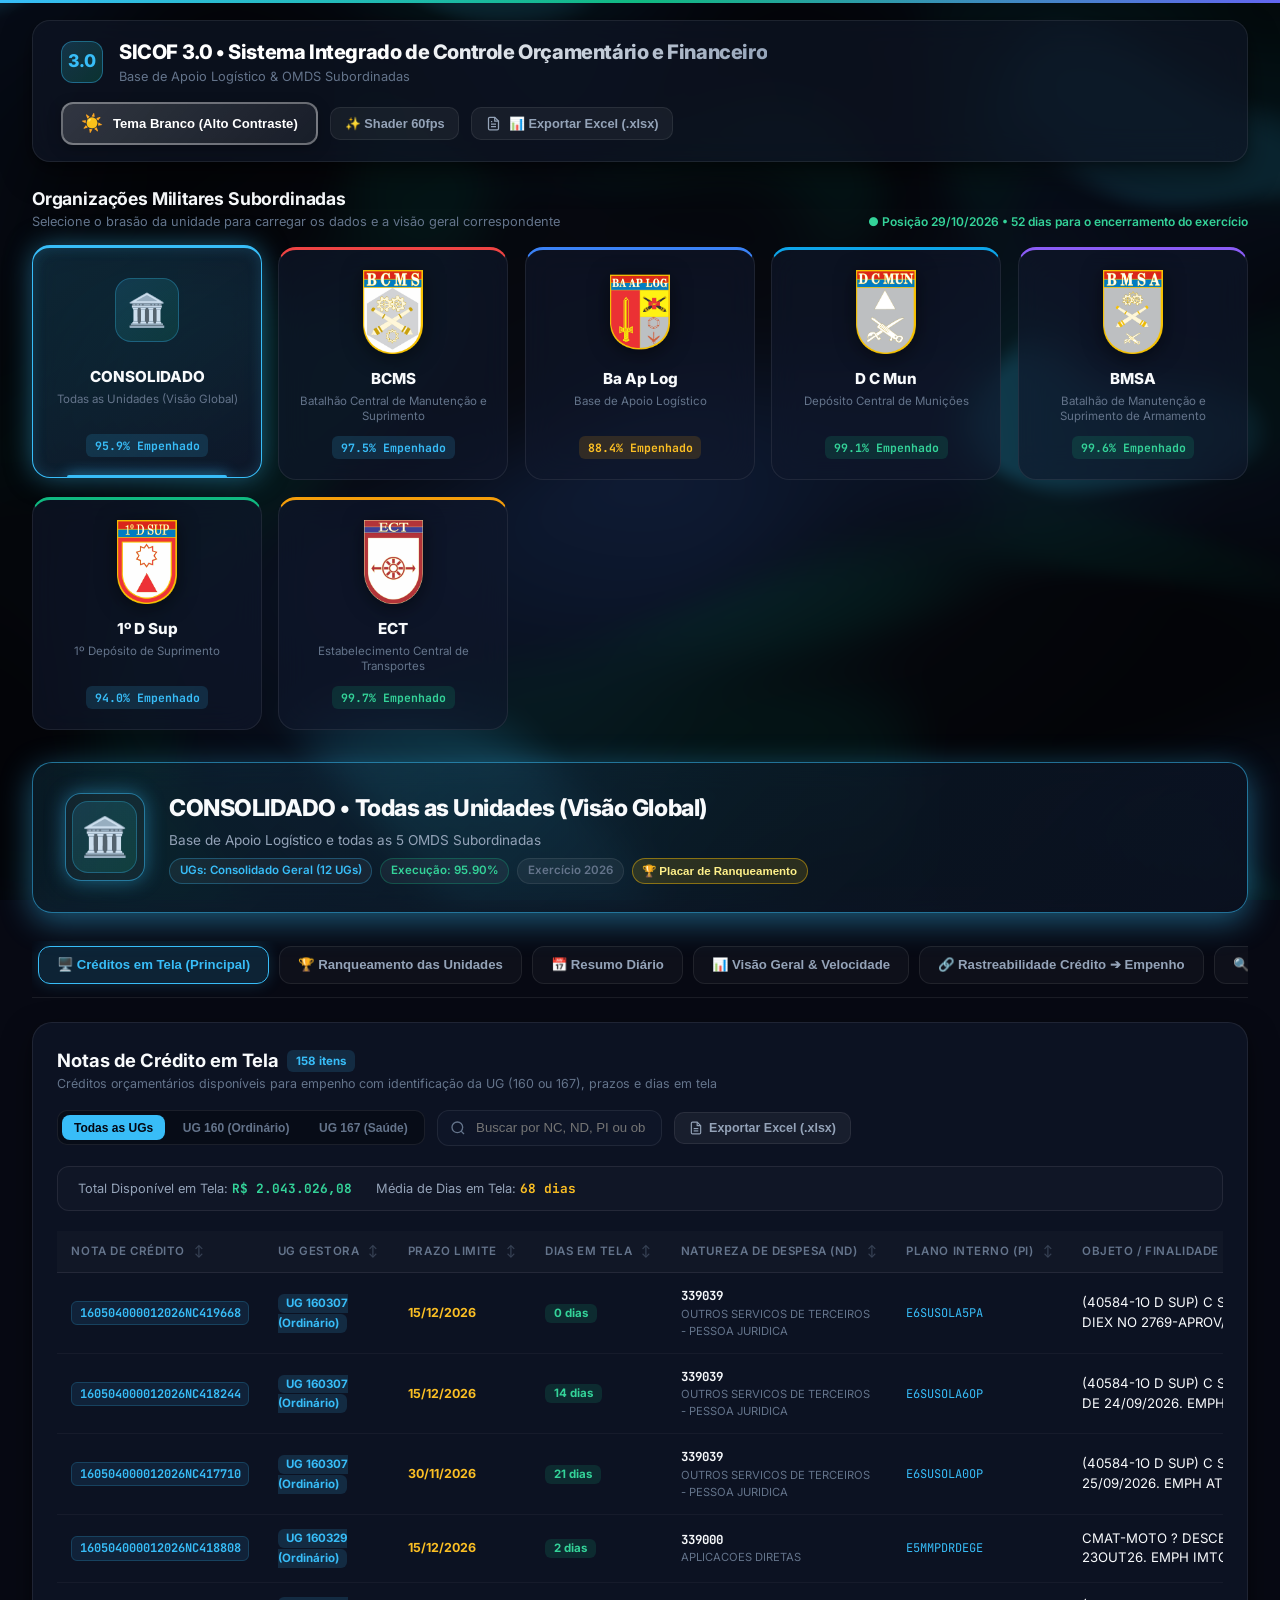
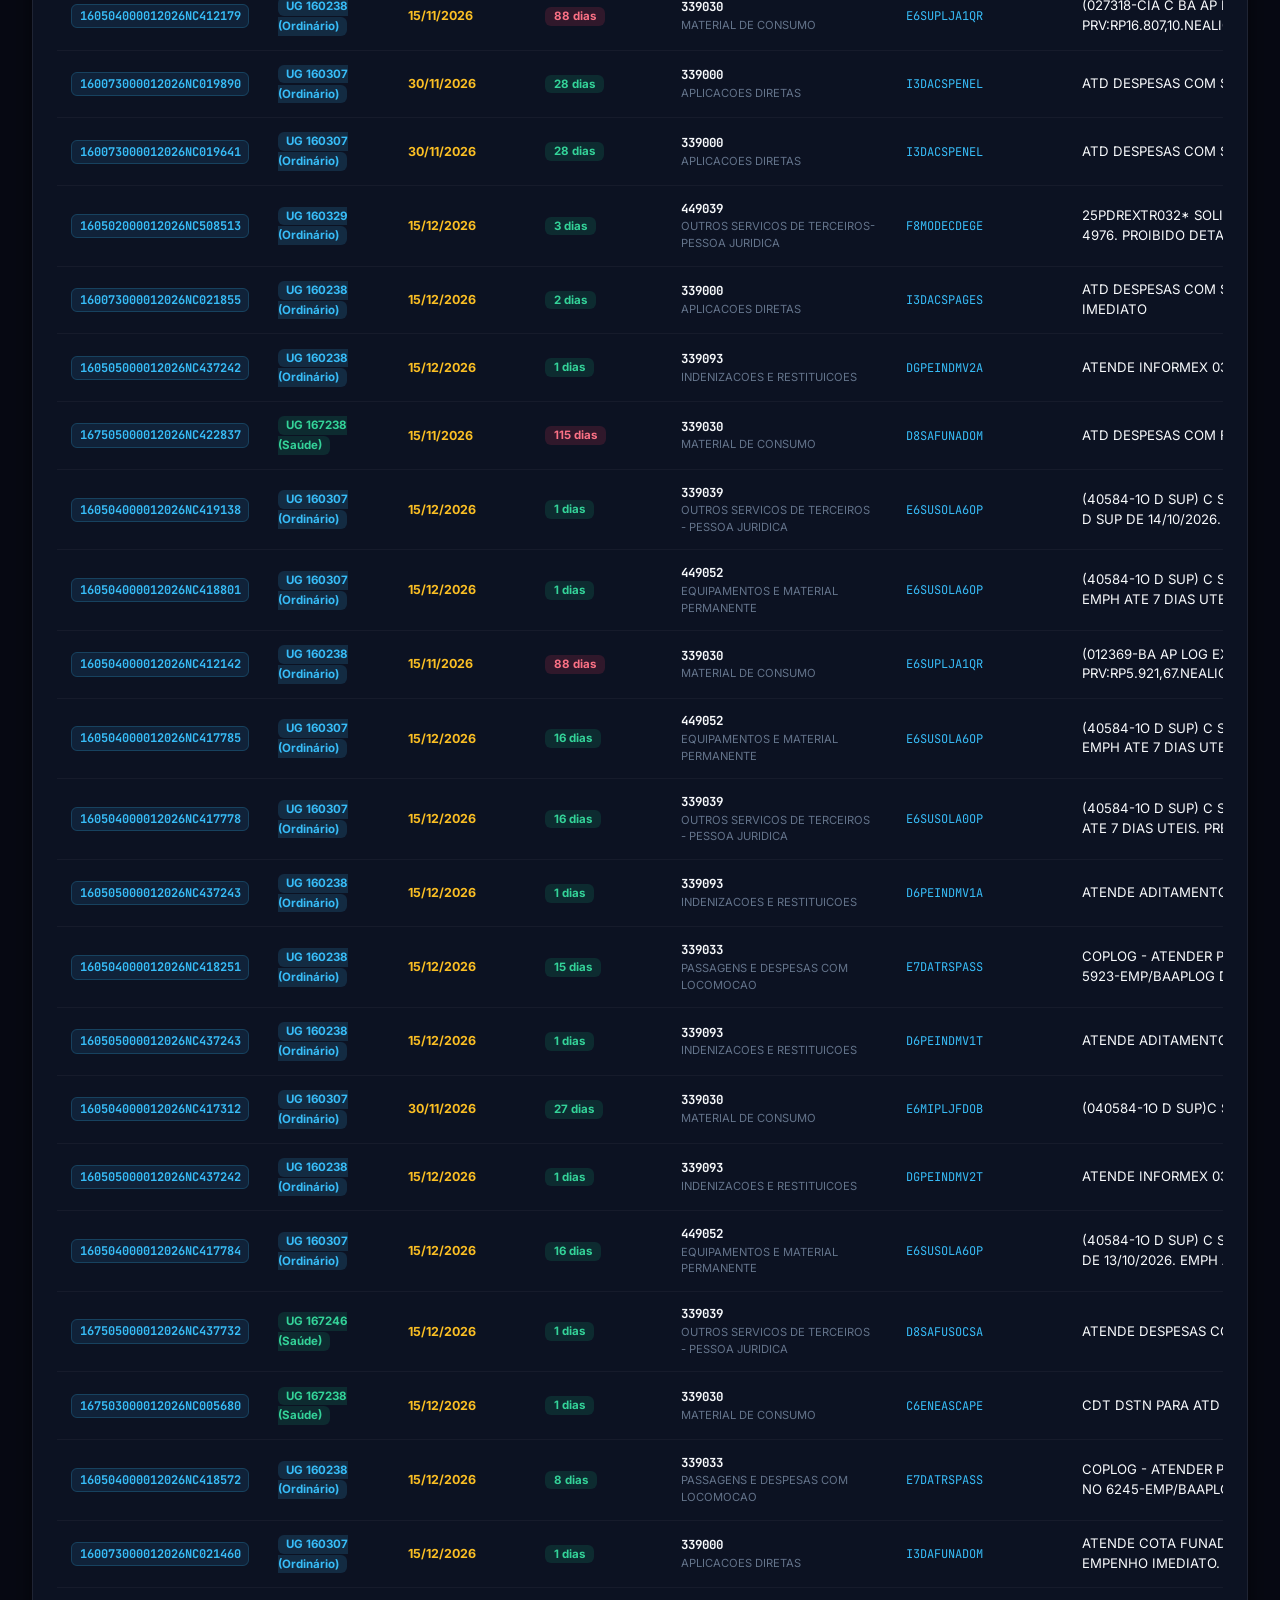
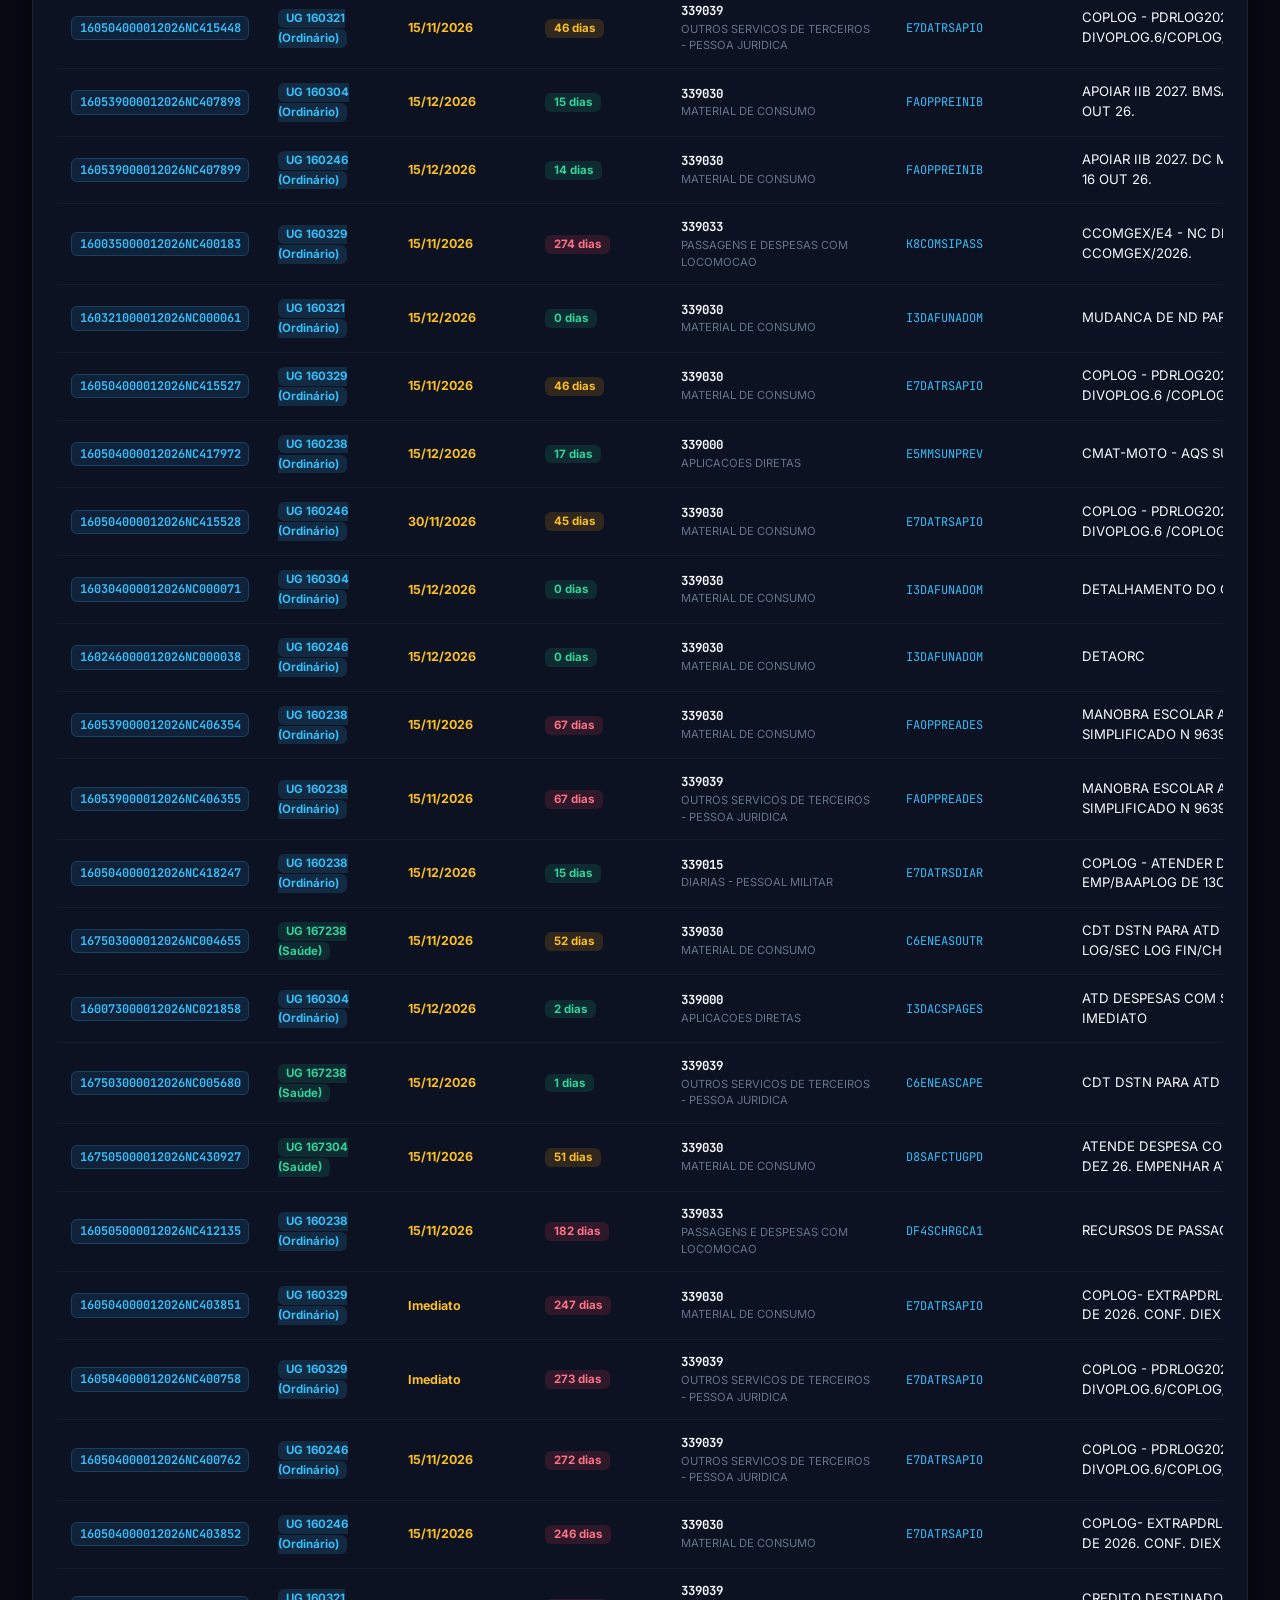
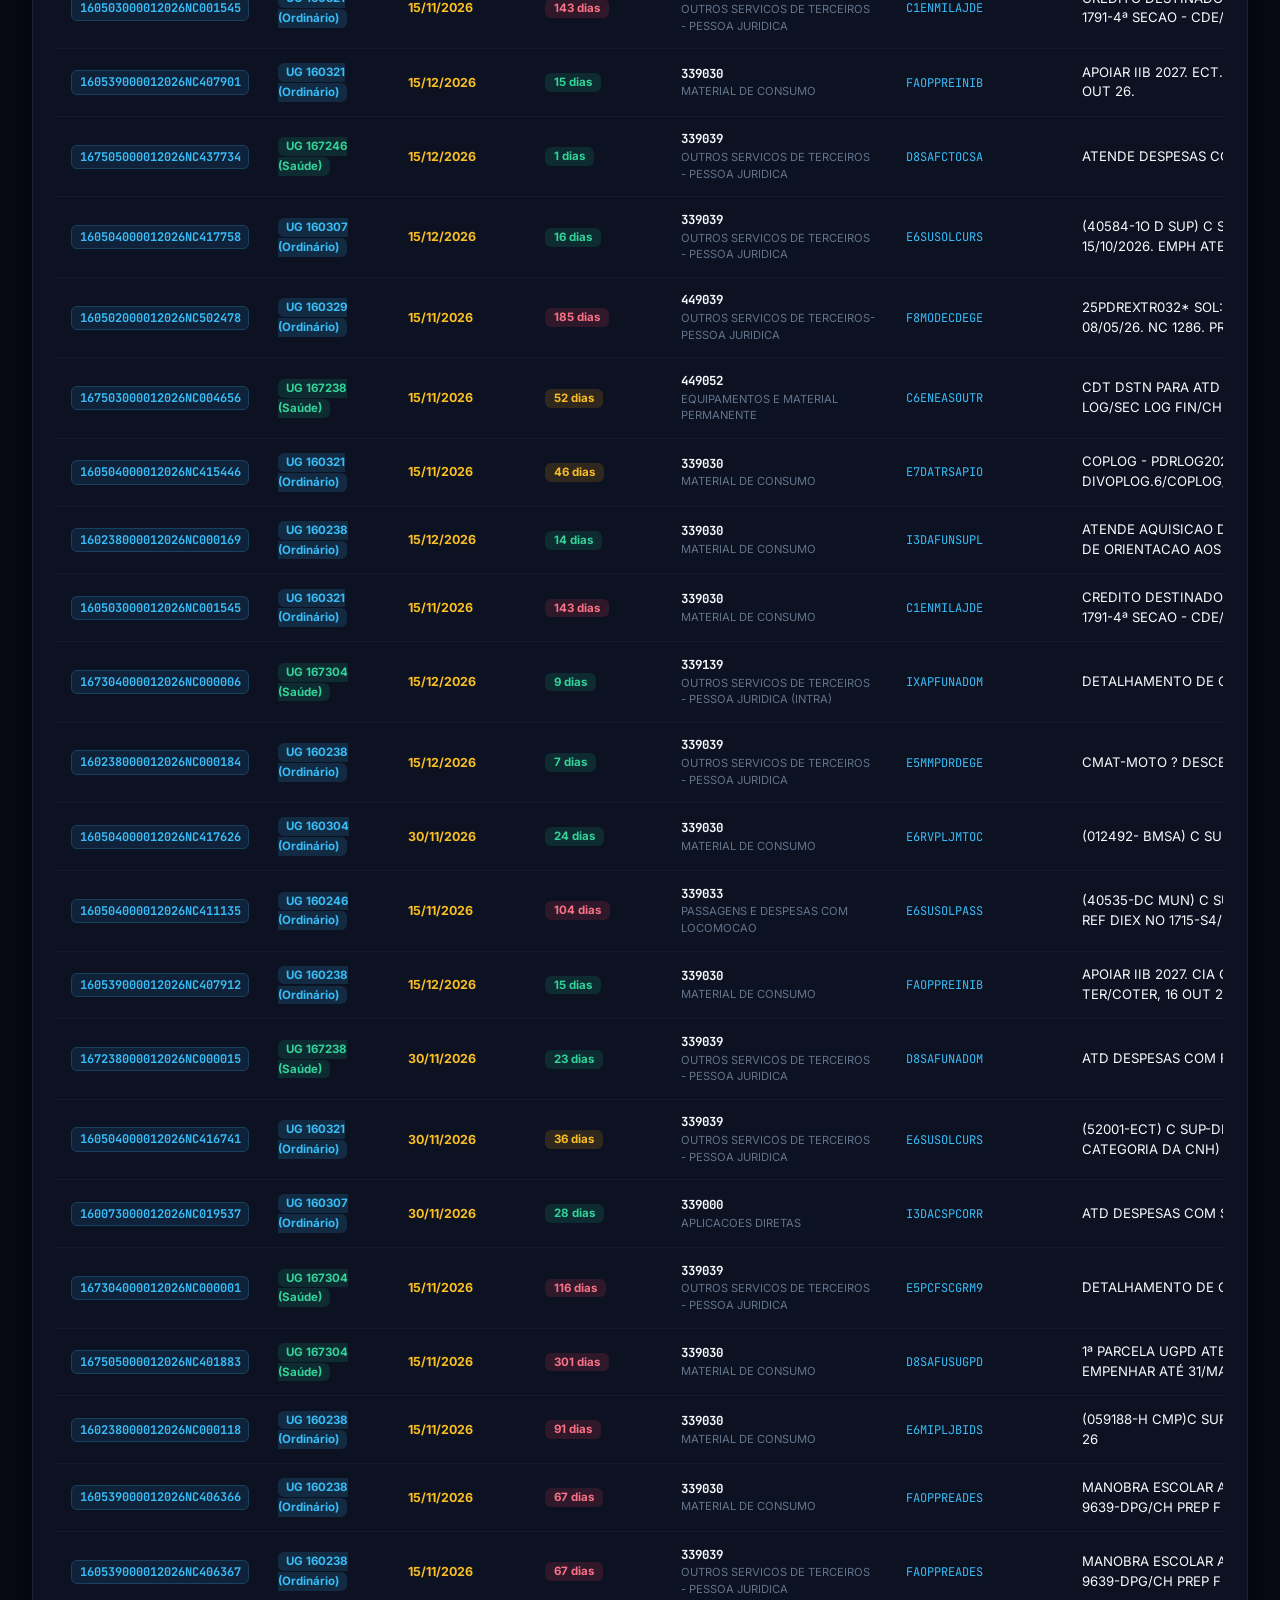
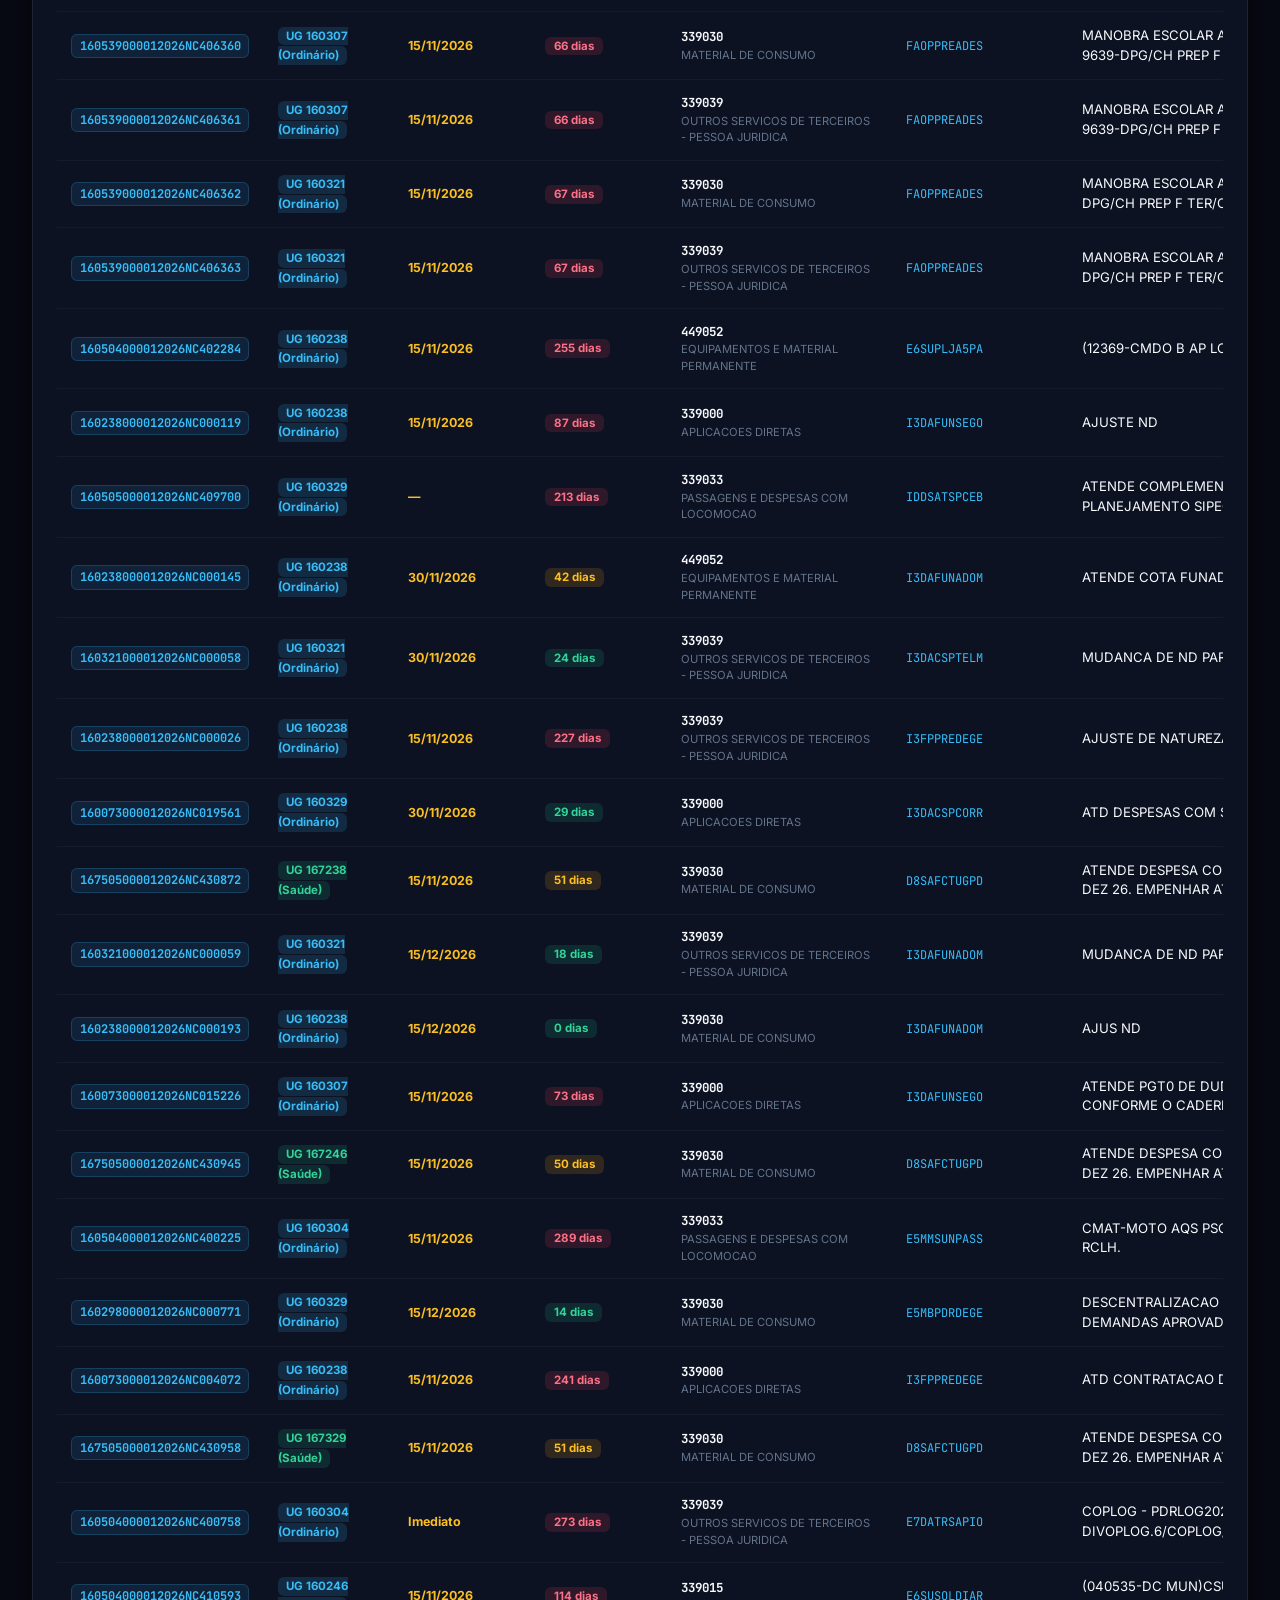
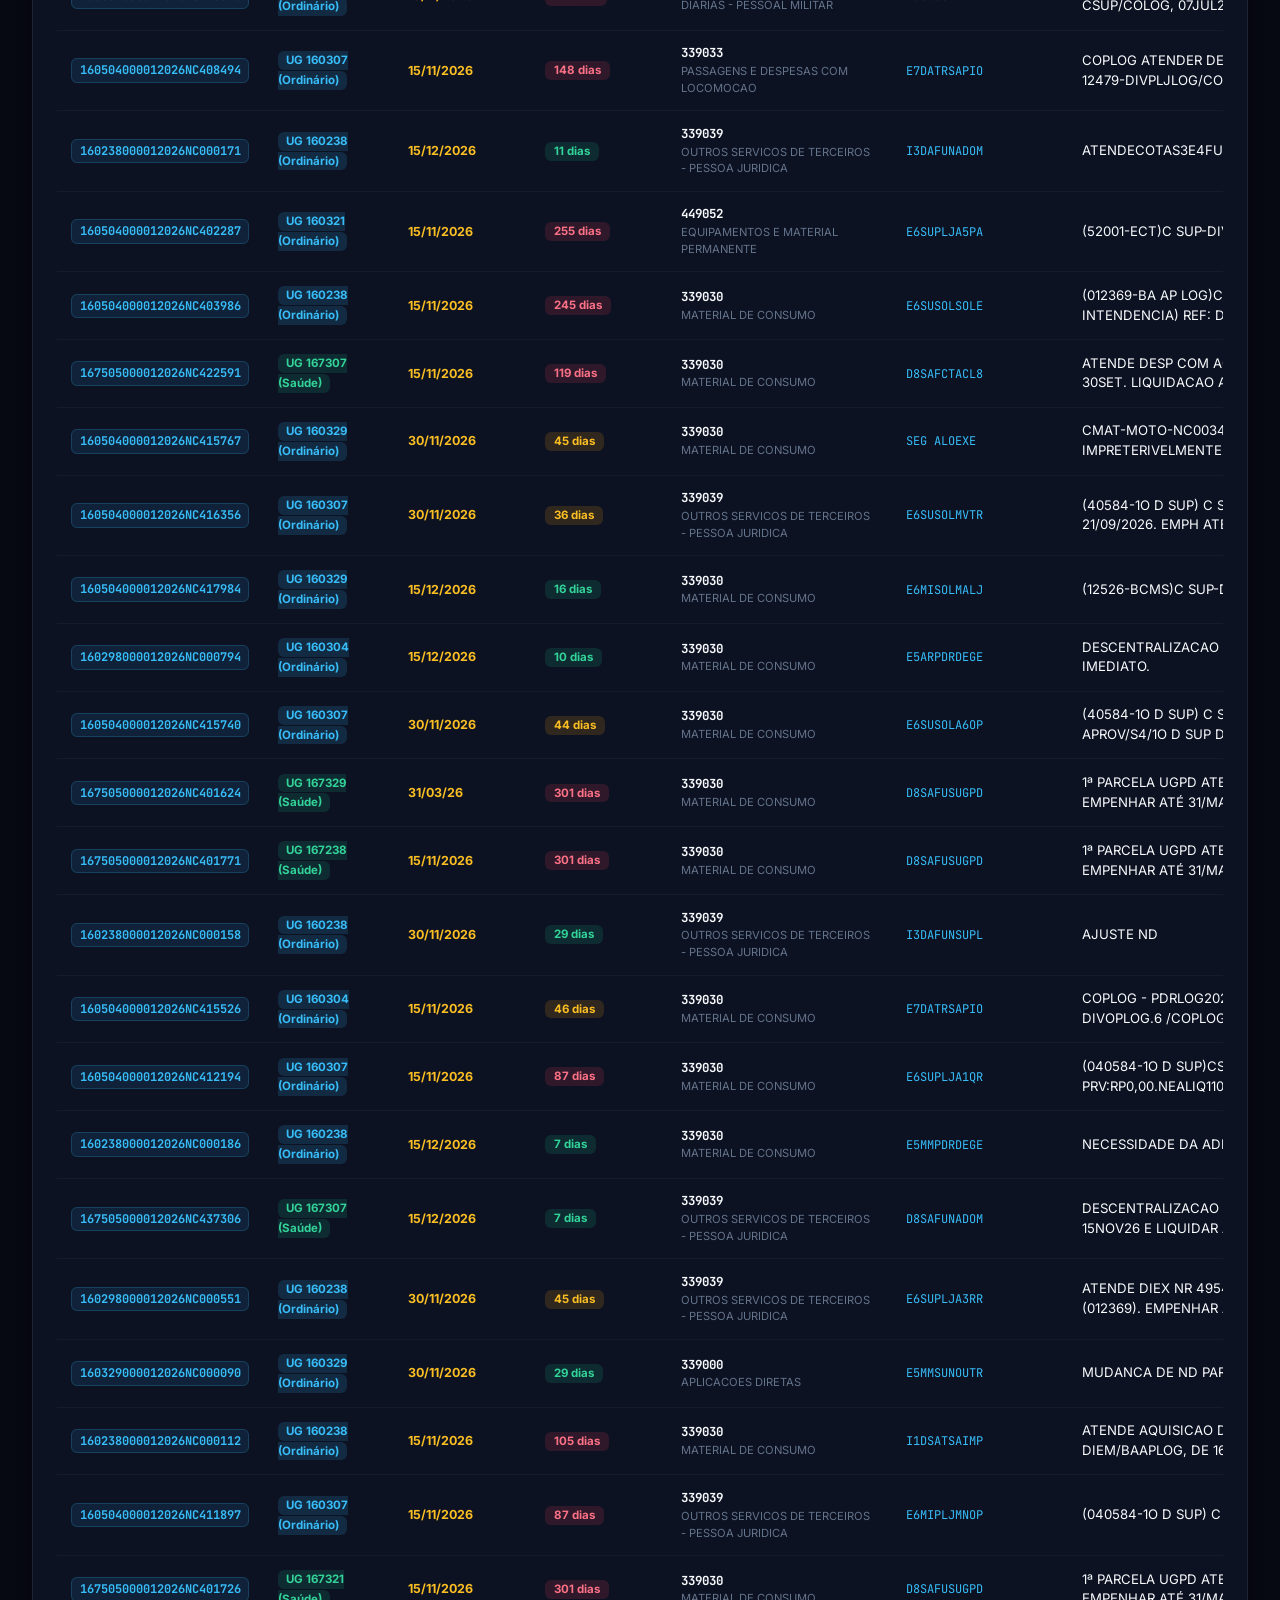
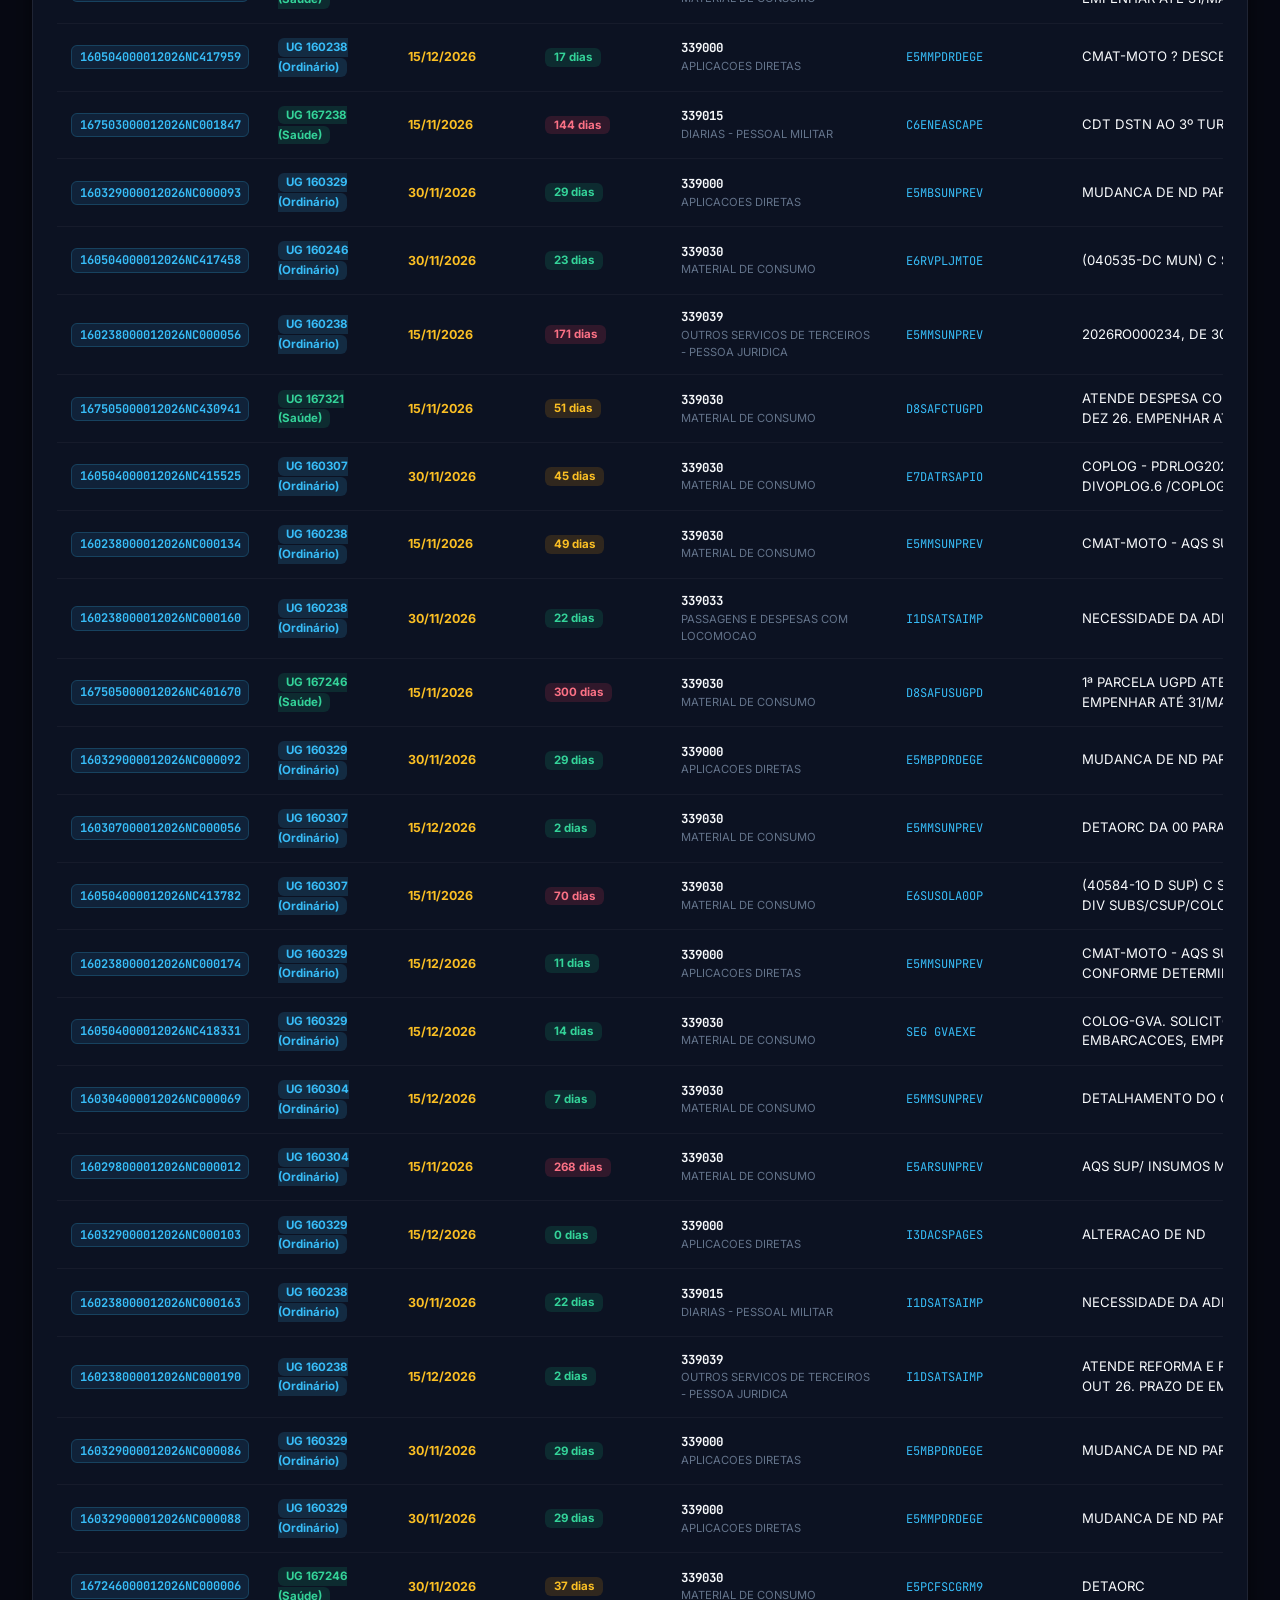
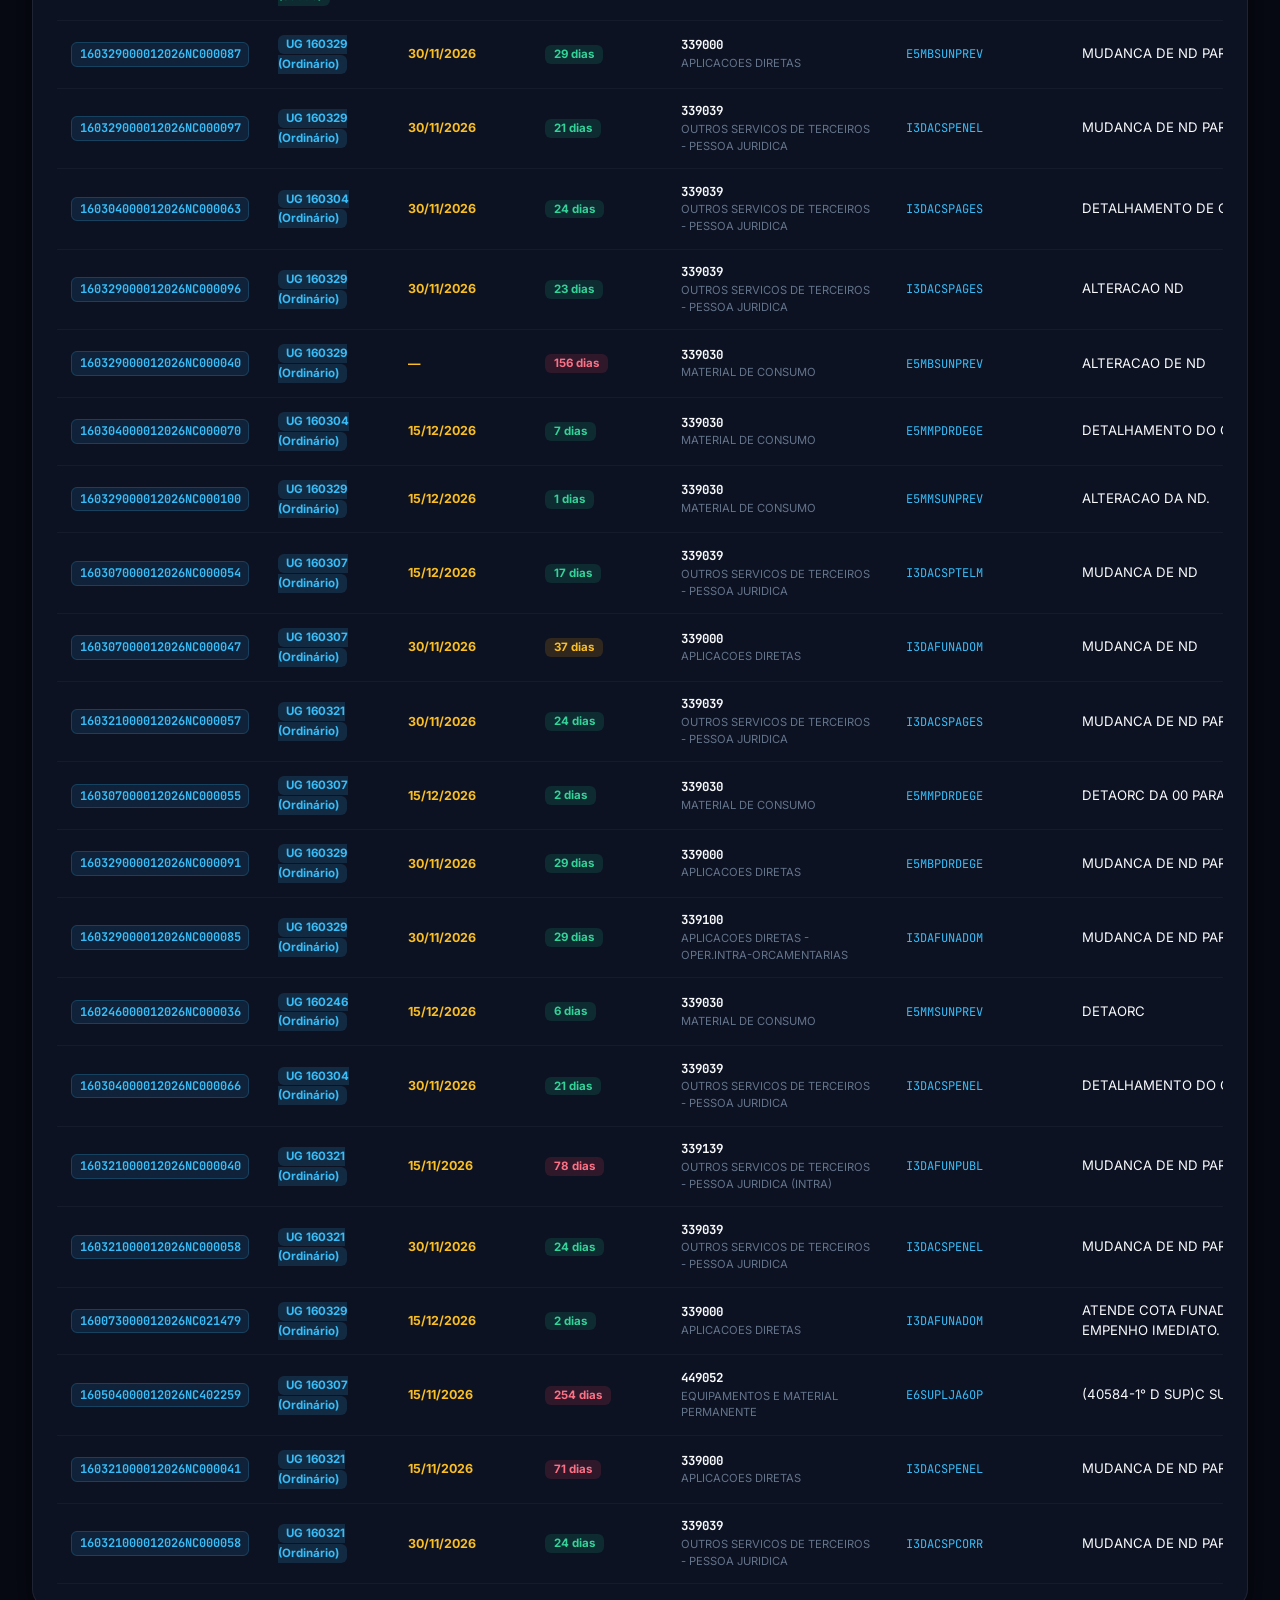
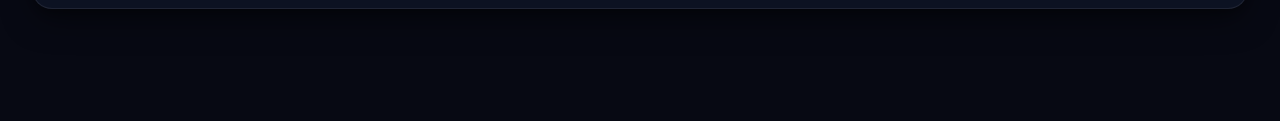
==== prototipo-v3/index.html @ 7d635808 "feat(sicof): implantacao da interface modular v3.0 no github pages com ranqueamento consolidado, exp" ====
<!DOCTYPE html>
<html lang="pt-BR">
<head>
  <meta charset="UTF-8">
  <meta name="viewport" content="width=device-width, initial-scale=1.0">
  <title>SICOF 3.0 — Sistema Integrado de Inteligência Orçamentária</title>
  
  <!-- Fontes Oficiais de Alta Performance -->
  <link rel="preconnect" href="https://fonts.googleapis.com">
  <link rel="preconnect" href="https://fonts.gstatic.com" crossorigin>
  <link href="https://fonts.googleapis.com/css2?family=Inter:wght@400;500;600;700;800&family=JetBrains+Mono:wght@500;700;800&display=swap" rel="stylesheet">
  
  <link rel="stylesheet" href="styles.css?v=3.7">
</head>
<body>

  <!-- Barra de Leitura Superior (CSS Scroll-Driven Animations) -->
  <div class="reading-bar" aria-hidden="true"></div>

  <!-- Fundo Animado WebGL (Shader GLSL Fluido 60fps) -->
  <canvas id="motion-canvas" aria-hidden="true"></canvas>

  <div class="app-container">
    
    <!-- 1. HEADER EXECUTIVO -->
    <header class="executive-header">
      <div class="header-branding">
        <div class="brand-badge">3.0</div>
        <div class="brand-title">
          <h1>SICOF 3.0 • Sistema Integrado de Controle Orçamentário e Financeiro</h1>
          <p>Base de Apoio Logístico & OMDS Subordinadas</p>
        </div>
      </div>

      <div class="header-actions">
        <!-- Botão Alternador de Tema Branco / Alto Contraste -->
        <button id="btn-toggle-theme" class="btn-theme-toggle" title="Alternar entre Modo Escuro e Tema Branco de Alto Contraste (WCAG AAA)" aria-label="Alternar tema de contraste">
          <span id="theme-btn-icon" style="font-size: 1.1rem;">☀️</span>
          <span id="theme-btn-text" style="font-weight: 700;">Tema Branco (Alto Contraste)</span>
        </button>

        <!-- Controle do Fundo Animado -->
        <button id="btn-toggle-shader" class="btn-secondary" title="Alternar animação do fundo para economizar energia">
          <span>✨ Shader 60fps</span>
        </button>

        <!-- Botão Exportação em Planilha Excel (.xlsx) -->
        <button id="btn-export" class="btn-secondary btn-export-excel" title="Exportar dados completos em Planilha Excel (.xlsx) com múltiplas abas formatadas">
          <svg width="15" height="15" viewBox="0 0 24 24" fill="none" stroke="currentColor" stroke-width="2"><path d="M14 2H6a2 2 0 0 0-2 2v16a2 2 0 0 0 2 2h12a2 2 0 0 0 2-2V8z"/><polyline points="14 2 14 8 20 8"/><line x1="16" y1="13" x2="8" y2="13"/><line x1="16" y1="17" x2="8" y2="17"/><polyline points="10 9 9 9 8 9"/></svg>
          <span style="font-weight: 700;">📊 Exportar Excel (.xlsx)</span>
        </button>
      </div>
    </header>

    <!-- 2. VITRINE INICIAL DE LOGOS DAS UNIDADES (HERO HERÁLDICO) -->
    <section class="omds-showcase-section" aria-label="Selecione uma Organização Militar">
      <div class="showcase-header">
        <div>
          <h2>Organizações Militares Subordinadas</h2>
          <p>Selecione o brasão da unidade para carregar os dados e a visão geral correspondente</p>
        </div>
        <div style="font-size: 0.75rem; color: var(--text-emerald); font-weight: 600;">
          ● Posição 29/10/2026 • 52 dias para o encerramento do exercício
        </div>
      </div>

      <!-- Grid com as 7 opções (Consolidado + 6 OMs com Brasões Oficiais) -->
      <div id="omds-logos-grid" class="logos-grid">
        <!-- Injetado dinamicamente via dashboard-app.js -->
      </div>
    </section>

    <!-- 3. BANNER DA UNIDADE SELECIONADA (LOGO ABAIXO DAS LOGOS) -->
    <section class="unit-overview-banner" aria-label="Resumo da Unidade Selecionada">
      <div class="unit-banner-left">
        <div id="unit-banner-logo" class="unit-banner-logo-wrap">
          <!-- Logo em destaque da OM -->
        </div>
        <div class="unit-banner-info">
          <h2 id="unit-banner-nome">Carregando unidade...</h2>
          <p id="unit-banner-desc">—</p>
          <div id="unit-banner-tags" class="unit-tags-row">
            <!-- Tags de UGs e status -->
          </div>
        </div>
      </div>

      <div class="unit-banner-right">
        <!-- Seletor de Gestão Ordinário vs Fundo de Saúde -->
        <div class="unit-sub-filters">
          <button class="sub-filter-btn is-active" data-filter="all">Todas as Gestões</button>
          <button class="sub-filter-btn" data-filter="ordinario">UG 160 (Ordinário)</button>
          <button class="sub-filter-btn" data-filter="saude">UG 167 (Saúde)</button>
        </div>
      </div>
    </section>

    <!-- 4. NAVEGAÇÃO POR ABAS DO SICOF (CRÉDITOS EM TELA COMO ABA PRINCIPAL) -->
    <nav class="sicof-tabs-nav" aria-label="Navegação do Painel">
      <button class="tab-nav-btn is-active" data-tab="tab-creditos-tela">
        <span>🖥️ Créditos em Tela (Principal)</span>
      </button>
      <button class="tab-nav-btn" data-tab="tab-ranqueamento">
        <span>🏆 Ranqueamento das Unidades</span>
      </button>
      <button class="tab-nav-btn" data-tab="tab-resumo-diario">
        <span>📅 Resumo Diário</span>
      </button>
      <button class="tab-nav-btn" data-tab="tab-visao-geral">
        <span>📊 Visão Geral & Velocidade</span>
      </button>
      <button class="tab-nav-btn" data-tab="tab-rastreabilidade">
        <span>🔗 Rastreabilidade Crédito ➔ Empenho</span>
      </button>
      <button class="tab-nav-btn" data-tab="tab-empenhos">
        <span>🔍 Auditoria de Empenhos (Bottom-Up)</span>
      </button>
      <button class="tab-nav-btn" data-tab="tab-fornecedores">
        <span>🏢 Raio-X de Fornecedores & Pregões</span>
      </button>
      <button class="tab-nav-btn" data-tab="tab-riscos">
        <span>⚠️ Monitor de Riscos Orçamentários</span>
      </button>
    </nav>

    <!-- ====================================================================
         ABA 1 (PRINCIPAL): CRÉDITOS EM TELA (NOTAS ATIVAS, PRAZOS E UGS 160/167)
         ==================================================================== -->
    <main id="tab-creditos-tela" class="tab-pane is-active">
      <div class="table-panel">
        <div class="table-toolbar">
          <div>
            <h3 style="font-size: 1.15rem; font-weight: 700; display: flex; align-items: center; gap: 0.5rem;">
              <span>Notas de Crédito em Tela</span>
              <span id="tela-count-badge" class="badge-pill badge-cyan">0 itens</span>
            </h3>
            <p style="font-size: 0.78rem; color: var(--text-muted);">
              Créditos orçamentários disponíveis para empenho com identificação da UG (160 ou 167), prazos e dias em tela
            </p>
          </div>

          <!-- Filtro rápido de UG e campo de busca -->
          <div style="display: flex; gap: 0.75rem; align-items: center; flex-wrap: wrap;">
            <div class="ug-pill-filters" style="display: flex; gap: 0.35rem; background: rgba(0,0,0,0.3); padding: 0.25rem; border-radius: 10px; border: 1px solid var(--border-subtle);">
              <button class="ug-filter-btn is-active" data-ug-filter="all">Todas as UGs</button>
              <button class="ug-filter-btn" data-ug-filter="160">UG 160 (Ordinário)</button>
              <button class="ug-filter-btn" data-ug-filter="167">UG 167 (Saúde)</button>
            </div>

            <div class="search-input-wrap">
              <svg class="search-icon-svg" width="16" height="16" viewBox="0 0 24 24" fill="none" stroke="currentColor" stroke-width="2"><circle cx="11" cy="11" r="8"/><path d="m21 21-4.3-4.3"/></svg>
              <input type="text" id="search-tela-input" class="search-input" placeholder="Buscar por NC, ND, PI ou objeto...">
            </div>

            <button id="btn-export-tela-tab" class="btn-secondary" style="display: inline-flex; align-items: center; gap: 0.4rem; padding: 0.5rem 0.85rem; font-size: 0.78rem; font-weight: 700;" title="Exportar Créditos em Tela para Microsoft Excel (.xlsx formatado com ordenação)">
              <svg width="14" height="14" viewBox="0 0 24 24" fill="none" stroke="currentColor" stroke-width="2"><path d="M14 2H6a2 2 0 0 0-2 2v16a2 2 0 0 0 2 2h12a2 2 0 0 0 2-2V8z"/><polyline points="14 2 14 8 20 8"/><line x1="16" y1="13" x2="8" y2="13"/><line x1="16" y1="17" x2="8" y2="17"/></svg>
              <span>Exportar Excel (.xlsx)</span>
            </button>
          </div>
        </div>

        <!-- Totalizadores rápidos da tela -->
        <div style="display: flex; gap: 1.5rem; margin-bottom: 1.25rem; padding: 0.75rem 1.25rem; background: rgba(255,255,255,0.02); border: 1px solid var(--border-subtle); border-radius: 12px; font-size: 0.8rem; color: var(--text-secondary);">
          <div>Total Disponível em Tela: <strong id="tela-total-val" style="color: var(--text-emerald); font-family: var(--font-mono);">R$ 0,00</strong></div>
          <div>Média de Dias em Tela: <strong id="tela-dias-media" style="color: var(--text-amber); font-family: var(--font-mono);">0 dias</strong></div>
        </div>

        <div class="table-wrapper">
          <table class="data-table">
            <thead>
              <tr>
                <th class="sortable-th" data-table="tela" data-sort="nc" title="Ordenar por Nota de Crédito">Nota de Crédito <span class="sort-icon">↕</span></th>
                <th class="sortable-th" data-table="tela" data-sort="u" title="Ordenar por UG Gestora">UG Gestora <span class="sort-icon">↕</span></th>
                <th class="sortable-th" data-table="tela" data-sort="prazo" data-type="date" title="Ordenar por Prazo Limite">Prazo Limite <span class="sort-icon">↕</span></th>
                <th class="sortable-th" data-table="tela" data-sort="dias" data-type="number" title="Ordenar por Dias em Tela (Idade)">Dias em Tela <span class="sort-icon">↕</span></th>
                <th class="sortable-th" data-table="tela" data-sort="nd" title="Ordenar por Natureza de Despesa">Natureza de Despesa (ND) <span class="sort-icon">↕</span></th>
                <th class="sortable-th" data-table="tela" data-sort="pi" title="Ordenar por Plano Interno">Plano Interno (PI) <span class="sort-icon">↕</span></th>
                <th class="sortable-th" data-table="tela" data-sort="obj" title="Ordenar por Objeto/Finalidade">Objeto / Finalidade <span class="sort-icon">↕</span></th>
                <th class="sortable-th is-active" data-table="tela" data-sort="v" data-type="number" style="text-align: right;" title="Ordenar por Saldo em Tela (Valor)">Saldo em Tela <span class="sort-icon">▼</span></th>
              </tr>
            </thead>
            <tbody id="tela-table-body">
              <!-- Injetado dinamicamente -->
            </tbody>
          </table>
        </div>
      </div>
    </main>

    <!-- ====================================================================
         ABA: RANQUEAMENTO & PLACAR COMPARATIVO DAS OMDS SUBORDINADAS
         ==================================================================== -->
    <section id="tab-ranqueamento" class="tab-pane">
      <div class="ranking-tab-content">
        <!-- Topo do Ranqueamento com Título Executivo e Filtros de Critério -->
        <div class="ranking-header-card">
          <div class="ranking-brand">
            <div class="ranking-trophy-badge" aria-hidden="true">🏆</div>
            <div>
              <div class="ranking-title-row">
                <h3 style="font-size: 1.25rem; font-weight: 800; color: var(--text-primary); margin: 0;">
                  Placar & Ranqueamento de Desempenho Orçamentário
                </h3>
                <span class="ranking-meta-pill">6 OMDS Subordinadas</span>
              </div>
              <p class="ranking-subtitle" style="margin: 0.35rem 0 0 0; font-size: 0.825rem; color: var(--text-muted);">
                Classificação comparativa de eficiência orçamentária, comprometimento da dotação, liquidação e disponibilidade financeira entre as unidades.
              </p>
            </div>
          </div>

          <div class="ranking-controls">
            <div class="ranking-criteria-buttons">
              <span class="criteria-label">Critério de Classificação:</span>
              <button class="rank-crit-btn is-active" data-crit="taxaEmpenho" title="Ordenar por Taxa de Comprometimento da Dotação">⚡ % Comprometido</button>
              <button class="rank-crit-btn" data-crit="taxaLiquidacao" title="Ordenar por Taxa de Liquidação (Atesto)">📦 % Liquidado</button>
              <button class="rank-crit-btn" data-crit="cred" title="Ordenar por Menor Saldo Remanescente">🛡️ Menor Saldo</button>
              <button class="rank-crit-btn" data-crit="prov" title="Ordenar por Volume Total de Dotação">📊 Maior Volume</button>
            </div>
          </div>
        </div>

        <!-- Leaderboard com os 6 Cards das Unidades -->
        <div id="ranking-items-container" class="ranking-leaderboard-grid">
          <!-- Renderizado dinamicamente via dashboard-app.js -->
        </div>

        <!-- Tabela Comparativa Detalhada no Pé da Aba de Ranqueamento -->
        <div class="table-panel" style="margin-top: 1.5rem;">
          <div class="table-toolbar">
            <div>
              <h3 style="font-size: 1.1rem; font-weight: 700; display: flex; align-items: center; gap: 0.5rem;">
                <span>Quadro Comparativo Consolidado das Organizações Militares</span>
                <span class="badge-pill badge-cyan">Exercício 2026</span>
              </h3>
              <p style="font-size: 0.78rem; color: var(--text-muted);">
                Visão tabular completa com cruzamento de dotação recebida, empenho, liquidação e saldo disponível por OM.
              </p>
            </div>
          </div>

          <div class="table-wrapper">
            <table class="data-table">
              <thead>
                <tr>
                  <th style="width: 75px; text-align: center;">Posição</th>
                  <th>Organização Militar (OM)</th>
                  <th style="text-align: right;">Dotação Recebida</th>
                  <th style="text-align: right;">Empenhado</th>
                  <th style="text-align: right;">Saldo Disponível</th>
                  <th style="text-align: right;">Liquidado</th>
                  <th style="text-align: right;">% Comprometido</th>
                  <th style="text-align: right;">% Liquidado</th>
                  <th style="text-align: center;">Navegar</th>
                </tr>
              </thead>
              <tbody id="ranking-table-body">
                <!-- Injetado dinamicamente via renderRankingCard() -->
              </tbody>
            </table>
          </div>
        </div>
      </div>
    </section>

    <!-- ====================================================================
         ABA 2: RESUMO DIÁRIO DE MOVIMENTAÇÕES (O QUE ACONTECEU NAS UNIDADES)
         ==================================================================== -->
    <section id="tab-resumo-diario" class="tab-pane">
      <div class="table-panel">
        <div class="viz-header">
          <div>
            <h3>Resumo Diário de Movimentações</h3>
            <p>Registro cronológico diário de novos aportes, reduções/estornos e saldo líquido da unidade</p>
          </div>
        </div>

        <div id="resumo-diario-container">
          <!-- Injetado dinamicamente -->
        </div>
      </div>
    </section>

    <!-- ====================================================================
         ABA 3: VISÃO GERAL & VELOCIDADE (BENTO HERO + GRÁFICO SVG)
         ==================================================================== -->
    <section id="tab-visao-geral" class="tab-pane">
      
      <!-- Bento Hero Grid: 6 KPIs Reais -->
      <section class="bento-hero-grid" aria-label="Indicadores Financeiros Chave">
        
        <!-- Card 1: Provisionado -->
        <article class="bento-card">
          <div class="card-header-flex">
            <span class="card-label">Dotação Recebida</span>
            <span class="card-icon" style="color: #94a3b8;">📊</span>
          </div>
          <div class="card-value" id="kpi-prov-val">R$ 0,00</div>
          <div class="card-meta-bar">
            <span>Aporte Total Alocado</span>
            <span class="badge-pill" style="background: rgba(148, 163, 184, 0.15); color: #94a3b8;">100% Base</span>
          </div>
          <div class="mini-progress-track">
            <div class="mini-progress-fill" style="width: 100%; background: #94a3b8;"></div>
          </div>
        </article>

        <!-- Card 2: Empenhado -->
        <article class="bento-card">
          <div class="card-header-flex">
            <span class="card-label">Crédito Comprometido</span>
            <span class="card-icon" style="color: #38bdf8;">⚡</span>
          </div>
          <div class="card-value" id="kpi-emp-val" style="color: var(--text-accent);">R$ 0,00</div>
          <div class="card-meta-bar">
            <span>Comprometimento da Dotação</span>
            <span class="badge-pill badge-cyan" id="kpi-emp-pct">0,00%</span>
          </div>
          <div class="mini-progress-track">
            <div class="mini-progress-fill" id="kpi-emp-bar" style="width: 0%; background: var(--text-accent);"></div>
          </div>
        </article>

        <!-- Card 3: Saldo Disponível -->
        <article class="bento-card">
          <div class="card-header-flex">
            <span class="card-label">Saldo Disponível</span>
            <span class="card-icon" style="color: #34d399;">🛡️</span>
          </div>
          <div class="card-value" id="kpi-cred-val" style="color: var(--text-emerald);">R$ 0,00</div>
          <div class="card-meta-bar">
            <span>Saldo Remanescente</span>
            <span class="badge-pill badge-emerald" id="kpi-cred-pct">0,00%</span>
          </div>
          <div class="mini-progress-track">
            <div class="mini-progress-fill" id="kpi-cred-bar" style="width: 0%; background: var(--text-emerald);"></div>
          </div>
        </article>

        <!-- Card 4: Liquidado -->
        <article class="bento-card">
          <div class="card-header-flex">
            <span class="card-label">Despesa Liquidada</span>
            <span class="card-icon" style="color: #fbbf24;">📦</span>
          </div>
          <div class="card-value" id="kpi-liq-val" style="color: var(--text-amber);">R$ 0,00</div>
          <div class="card-meta-bar">
            <span>Atesto dos Fornecedores</span>
            <span class="badge-pill badge-amber" id="kpi-liq-pct">0,00%</span>
          </div>
          <div class="mini-progress-track">
            <div class="mini-progress-fill" id="kpi-liq-bar" style="width: 0%; background: var(--text-amber);"></div>
          </div>
        </article>

        <!-- Card 5: Pago -->
        <article class="bento-card">
          <div class="card-header-flex">
            <span class="card-label">Pagamento Efetivado</span>
            <span class="card-icon" style="color: #a78bfa;">💳</span>
          </div>
          <div class="card-value" id="kpi-pag-val">R$ 0,00</div>
          <div class="card-meta-bar">
            <span>Ordem Bancária (OB)</span>
            <span class="badge-pill" style="background: rgba(167, 139, 250, 0.15); color: #a78bfa;">Conta Única</span>
          </div>
          <div class="mini-progress-track">
            <div class="mini-progress-fill" style="width: 98%; background: #a78bfa;"></div>
          </div>
        </article>

        <!-- Card 6: Concedido -->
        <article class="bento-card">
          <div class="card-header-flex">
            <span class="card-label">Crédito Concedido</span>
            <span class="card-icon" style="color: #f472b6;">🔄</span>
          </div>
          <div class="card-value" id="kpi-conc-val">R$ 0,00</div>
          <div class="card-meta-bar">
            <span>Descentralizações</span>
            <span class="badge-pill" style="background: rgba(244, 114, 182, 0.15); color: #f472b6;">NC Emitida</span>
          </div>
          <div class="mini-progress-track">
            <div class="mini-progress-fill" style="width: 100%; background: #f472b6;"></div>
          </div>
        </article>

      </section>

      <!-- Gráfico de Aceleração Orçamentária -->
      <section class="viz-panel" style="margin-bottom: 2rem;">
        <div class="viz-header">
          <div>
            <h3>Curva de Aceleração Orçamentária (Julho a Outubro/2026)</h3>
            <p>Evolução comparativa entre Dotação, Empenhos emitidos e Liquidação no exercício corrente</p>
          </div>
          <div style="display: flex; gap: 0.85rem; font-size: 0.75rem;">
            <span style="display: flex; align-items: center; gap: 0.35rem; color: #94a3b8;"><span style="width: 8px; height: 8px; background: #94a3b8; border-radius: 50%;"></span> Provisionado</span>
            <span style="display: flex; align-items: center; gap: 0.35rem; color: #38bdf8;"><span style="width: 8px; height: 8px; background: #38bdf8; border-radius: 50%;"></span> Empenhado</span>
            <span style="display: flex; align-items: center; gap: 0.35rem; color: #10b981;"><span style="width: 8px; height: 8px; background: #10b981; border-radius: 50%;"></span> Liquidado</span>
          </div>
        </div>

        <div id="chart-container" class="chart-container-box">
          <!-- SVG dinâmico -->
        </div>
      </section>

    </section>

    <!-- ====================================================================
         ABA 4: RASTREABILIDADE CRÉDITO ➔ EMPENHO (TOP-DOWN)
         ==================================================================== -->
    <section id="tab-rastreabilidade" class="tab-pane">
      <div class="table-panel">
        <div class="table-toolbar">
          <div>
            <h3 style="font-size: 1.1rem; font-weight: 700;">Rastreabilidade de Notas de Crédito (Top-Down)</h3>
            <p style="font-size: 0.78rem; color: var(--text-muted);">Clique em qualquer linha para abrir a gaveta com o detalhamento completo dos empenhos</p>
          </div>
          <div class="search-input-wrap">
            <svg class="search-icon-svg" width="16" height="16" viewBox="0 0 24 24" fill="none" stroke="currentColor" stroke-width="2"><circle cx="11" cy="11" r="8"/><path d="m21 21-4.3-4.3"/></svg>
            <input type="text" id="global-search-input" class="search-input" placeholder="Filtrar por NC, ND, finalidade ou valor...">
          </div>
        </div>

        <div class="table-wrapper">
          <table class="data-table">
            <thead>
              <tr>
                <th class="sortable-th" data-table="nc" data-sort="nc" title="Ordenar por Nota de Crédito">Nota de Crédito <span class="sort-icon">↕</span></th>
                <th class="sortable-th" data-table="nc" data-sort="om" title="Ordenar por Unidade">Unidade (OMDS) <span class="sort-icon">↕</span></th>
                <th class="sortable-th" data-table="nc" data-sort="nd" title="Ordenar por Natureza de Despesa">ND <span class="sort-icon">↕</span></th>
                <th class="sortable-th" data-table="nc" data-sort="obj" title="Ordenar por Finalidade do Recurso">Finalidade do Recurso <span class="sort-icon">↕</span></th>
                <th class="sortable-th" data-table="nc" data-sort="prov" data-type="number" title="Ordenar por Dotação Alocada">Dotação <span class="sort-icon">↕</span></th>
                <th class="sortable-th is-active" data-table="nc" data-sort="saldo" data-type="number" title="Ordenar por Saldo Disponível">Saldo Disponível <span class="sort-icon">▼</span></th>
                <th class="sortable-th" data-table="nc" data-sort="taxa" data-type="number" title="Ordenar por % Executado">% Executado <span class="sort-icon">↕</span></th>
              </tr>
            </thead>
            <tbody id="nc-table-body">
              <!-- Injetado dinamicamente -->
            </tbody>
          </table>
        </div>
      </div>
    </section>

    <!-- ====================================================================
         ABA 5: AUDITORIA DE EMPENHOS (BOTTOM-UP)
         ==================================================================== -->
    <section id="tab-empenhos" class="tab-pane">
      <div class="table-panel">
        <div class="table-toolbar">
          <div>
            <h3 style="font-size: 1.1rem; font-weight: 700; display: flex; align-items: center; gap: 0.5rem;">
              <span>Auditoria de Notas de Empenho (Bottom-Up)</span>
              <span id="ne-count-badge" class="badge-pill badge-cyan">3.014 NEs</span>
            </h3>
            <p style="font-size: 0.78rem; color: var(--text-muted);">Base consolidada das Notas de Empenho emitidas com identificação de credores, CNPJ e processos</p>
          </div>
          <div class="search-input-wrap">
            <svg class="search-icon-svg" width="16" height="16" viewBox="0 0 24 24" fill="none" stroke="currentColor" stroke-width="2"><circle cx="11" cy="11" r="8"/><path d="m21 21-4.3-4.3"/></svg>
            <input type="text" id="search-ne-input" class="search-input" placeholder="Buscar por NE, credor, CNPJ ou processo...">
          </div>
        </div>

        <div class="table-wrapper">
          <table class="data-table">
            <thead>
              <tr>
                <th class="sortable-th" data-table="ne" data-sort="ne" title="Ordenar por Nota de Empenho">Nota de Empenho <span class="sort-icon">↕</span></th>
                <th class="sortable-th" data-table="ne" data-sort="omSigla" title="Ordenar por Unidade">Unidade <span class="sort-icon">↕</span></th>
                <th class="sortable-th" data-table="ne" data-sort="credor" title="Ordenar por Credor / Fornecedor">Credor (Razão Social / CNPJ) <span class="sort-icon">↕</span></th>
                <th class="sortable-th" data-table="ne" data-sort="processo" title="Ordenar por Processo Licitatório">Processo Licitatório <span class="sort-icon">↕</span></th>
                <th class="sortable-th" data-table="ne" data-sort="valor" data-type="number" title="Ordenar por Valor Empenhado">Valor Empenhado <span class="sort-icon">↕</span></th>
                <th class="sortable-th is-active" data-table="ne" data-sort="data" data-type="date" title="Ordenar por Data de Emissão">Emissão <span class="sort-icon">▼</span></th>
                <th class="sortable-th" data-table="ne" data-sort="status" title="Ordenar por Status">Status <span class="sort-icon">↕</span></th>
              </tr>
            </thead>
            <tbody id="ne-table-body">
              <!-- Injetado dinamicamente -->
            </tbody>
          </table>
        </div>
      </div>
    </section>

    <!-- ====================================================================
         ABA 6: RAIO-X DE FORNECEDORES & PREGÕES
         ==================================================================== -->
    <section id="tab-fornecedores" class="tab-pane">
      <div class="data-viz-section">
        <div class="viz-panel">
          <div class="viz-header">
            <div>
              <h3>Ranking dos Principais Fornecedores Contratados</h3>
              <p>Maiores volumes de recursos comprometidos no exercício</p>
            </div>
          </div>
          <div id="fornecedores-list">
            <!-- Injetado dinamicamente -->
          </div>
        </div>

        <div class="viz-panel">
          <div class="viz-header">
            <div>
              <h3>Principais Processos & Pregões Eletrônicos</h3>
              <p>Processos licitatórios que mais movimentam recursos</p>
            </div>
          </div>
          <div id="processos-list">
            <!-- Injetado dinamicamente -->
          </div>
        </div>
      </div>
    </section>

    <!-- ====================================================================
         ABA 7: MONITOR DE RISCOS ORÇAMENTÁRIOS (SEPARADO POR UNIDADE)
         ==================================================================== -->
    <section id="tab-riscos" class="tab-pane">
      <div class="table-panel">
        <div class="viz-header">
          <div>
            <h3 id="riscos-header-title">Monitor de Riscos Orçamentários</h3>
            <p>Análise preventiva de créditos parados, prazos críticos e risco de estorno no encerramento (52 dias)</p>
          </div>
        </div>

        <div id="riscos-list">
          <!-- Injetado dinamicamente estritamente por unidade -->
        </div>
      </div>
    </section>

  </div>

  <!-- ====================================================================
       GAVETA LATERAL (DRAWER MODAL DE NC)
       ==================================================================== -->
  <div id="drawer-backdrop" class="drawer-backdrop" role="dialog" aria-modal="true" aria-hidden="true">
    <aside class="drawer-panel">
      <div style="display: flex; justify-content: space-between; align-items: center; margin-bottom: 1.5rem; border-bottom: 1px solid var(--border-subtle); padding-bottom: 1rem;">
        <div>
          <span style="font-size: 0.72rem; text-transform: uppercase; color: var(--text-accent); font-weight: 700;">Raio-X de Nota de Crédito</span>
          <h2 id="drawer-nc-title" style="font-size: 1.25rem; font-family: var(--font-mono); font-weight: 800;">160329...</h2>
        </div>
        <button id="drawer-close-btn" class="drawer-close-btn" aria-label="Fechar gaveta">✕</button>
      </div>

      <div style="margin-bottom: 1.5rem;">
        <div style="background: rgba(255,255,255,0.02); border: 1px solid var(--border-subtle); border-radius: 12px; padding: 1.25rem;">
          <div style="display: flex; justify-content: space-between; margin-bottom: 0.4rem;">
            <span style="color: var(--text-muted); font-size: 0.8rem;">Órgão Concedente:</span>
            <strong id="drawer-concedente-name" style="font-size: 0.85rem; color: var(--text-accent);">—</strong>
          </div>
          <div style="display: flex; justify-content: space-between; margin-bottom: 0.4rem;">
            <span style="color: var(--text-muted); font-size: 0.8rem;">Unidade Gestora:</span>
            <strong id="drawer-omds-name" style="font-size: 0.85rem;">—</strong>
          </div>
          <div style="display: flex; justify-content: space-between; margin-bottom: 0.4rem;">
            <span style="color: var(--text-muted); font-size: 0.8rem;">Tipo de Operação:</span>
            <span id="drawer-op-badge" class="badge-pill badge-cyan">—</span>
          </div>
          <div style="display: flex; justify-content: space-between; margin-bottom: 0.4rem;">
            <span style="color: var(--text-muted); font-size: 0.8rem;">Natureza de Despesa (ND):</span>
            <span id="drawer-nd-val" style="font-family: var(--font-mono); font-weight: 700; color: var(--text-accent);">—</span>
          </div>
          <div style="display: flex; justify-content: space-between; margin-bottom: 0.4rem;">
            <span style="color: var(--text-muted); font-size: 0.8rem;">Plano Interno (PI) & Ação:</span>
            <span id="drawer-pi-val" style="font-family: var(--font-mono); font-size: 0.8rem; color: var(--text-primary);">—</span>
          </div>
          <div style="display: flex; justify-content: space-between; margin-bottom: 0.4rem;">
            <span style="color: var(--text-muted); font-size: 0.8rem;">Prazo de Vigência:</span>
            <span id="drawer-prazo-val" style="font-weight: 700; color: var(--text-amber); font-size: 0.85rem;">—</span>
          </div>
          <div style="margin-top: 0.75rem; padding-top: 0.75rem; border-top: 1px solid rgba(255,255,255,0.06);">
            <span style="color: var(--text-muted); font-size: 0.75rem; display: block; margin-bottom: 0.25rem;">Finalidade Registrada (DIEX / SIAFI):</span>
            <p id="drawer-finalidade-text" style="font-size: 0.85rem; color: var(--text-secondary); line-height: 1.4;"></p>
          </div>
        </div>
      </div>

      <div style="margin-bottom: 1.5rem;">
        <div style="display: grid; grid-template-columns: 1fr 1fr; gap: 0.75rem;">
          <div style="background: rgba(255,255,255,0.03); border: 1px solid var(--border-subtle); border-radius: 10px; padding: 0.85rem;">
            <span style="font-size: 0.72rem; color: var(--text-muted);">Dotação Total</span>
            <div id="drawer-prov-val" style="font-size: 1.1rem; font-weight: 800; font-family: var(--font-mono);">R$ 0,00</div>
          </div>
          <div style="background: rgba(255,255,255,0.03); border: 1px solid var(--border-subtle); border-radius: 10px; padding: 0.85rem;">
            <span style="font-size: 0.72rem; color: var(--text-muted);">Empenhado</span>
            <div id="drawer-emp-val" style="font-size: 1.1rem; font-weight: 800; font-family: var(--font-mono); color: var(--text-accent);">R$ 0,00</div>
          </div>
          <div style="background: rgba(255,255,255,0.03); border: 1px solid var(--border-subtle); border-radius: 10px; padding: 0.85rem;">
            <span style="font-size: 0.72rem; color: var(--text-muted);">Saldo Disponível</span>
            <div id="drawer-saldo-val" style="font-size: 1.1rem; font-weight: 800; font-family: var(--font-mono); color: var(--text-emerald);">R$ 0,00</div>
          </div>
          <div style="background: rgba(255,255,255,0.03); border: 1px solid var(--border-subtle); border-radius: 10px; padding: 0.85rem;">
            <span style="font-size: 0.72rem; color: var(--text-muted);">Taxa de Execução</span>
            <div id="drawer-execucao-val" style="font-size: 1.1rem; font-weight: 800; font-family: var(--font-mono); color: var(--text-amber);">0,00%</div>
          </div>
        </div>
      </div>

      <!-- Histórico de Movimentações da NC -->
      <div style="margin-bottom: 1.5rem;">
        <h4 style="font-size: 0.78rem; text-transform: uppercase; color: var(--text-muted); font-weight: 700; margin-bottom: 0.75rem;">
          Histórico de Movimentações Registradas
        </h4>
        <div id="drawer-movimentacoes-list">
          <!-- Injetado dinamicamente -->
        </div>
      </div>

      <div>
        <h4 style="font-size: 0.78rem; text-transform: uppercase; color: var(--text-muted); font-weight: 700; margin-bottom: 0.75rem;">Notas de Empenho Vinculadas</h4>
        <div id="drawer-empenhos-list">
          <!-- Empenhos injetados dinamicamente -->
        </div>
      </div>
    </aside>
  </div>

  <!-- Scripts -->
  <script src="exceljs.min.js"></script>
  <script src="xlsx.full.min.js"></script>
  <script src="dashboard-data.js?v=3.7"></script>
  <script src="motion-background.js?v=3.7"></script>
  <script src="dashboard-app.js?v=3.7"></script>
</body>
</html>
---- prototipo-v3/styles.css ----
/**
 * SICOF 3.0 PROTOTYPE — Design System & Motion Tokens
 * Interface focada na Vitrine de Logos, Créditos em Tela, Resumo Diário e Riscos por Unidade.
 */

:root {
  /* Tokens de Movimento (W3C DTCG Standard) */
  --motion-duration-instant: 100ms;
  --motion-duration-snappy: 180ms;
  --motion-duration-base: 280ms;
  --motion-duration-slow: 450ms;

  --motion-easing-kinetic: cubic-bezier(0.16, 1.0, 0.3, 1.0); /* Padrão Apple / Linear */
  --motion-easing-spring: cubic-bezier(0.34, 1.56, 0.64, 1.0);

  /* Paleta Executiva Noturna */
  --bg-deep: #070913;
  --bg-surface: rgba(14, 21, 37, 0.72);
  --bg-surface-hover: rgba(22, 33, 58, 0.85);
  --bg-card: rgba(16, 24, 43, 0.65);
  --bg-card-elevated: rgba(23, 34, 60, 0.75);

  --border-subtle: rgba(255, 255, 255, 0.08);
  --border-glow: rgba(56, 189, 248, 0.35);

  --text-primary: #f8fafc;
  --text-secondary: #94a3b8;
  --text-muted: #64748b;
  --text-accent: #38bdf8;
  --text-emerald: #34d399;
  --text-amber: #fbbf24;
  --text-rose: #fb7185;

  /* Esquema de Cores Dinâmico por Unidade (Defaults para Visão Global) */
  --unit-accent: #38bdf8;
  --unit-accent-rgb: 56, 189, 248;
  --unit-glow: rgba(56, 189, 248, 0.25);
  --unit-border: rgba(56, 189, 248, 0.45);
  --unit-bg-tint: rgba(56, 189, 248, 0.08);

  /* Efeitos de Camada */
  --glass-blur: blur(16px);
  --glass-shadow: 0 12px 32px -4px rgba(0, 0, 0, 0.5), 0 4px 12px -2px rgba(0, 0, 0, 0.3);
  --font-sans: 'Inter', -apple-system, BlinkMacSystemFont, "Segoe UI", Roboto, sans-serif;
  --font-mono: 'JetBrains Mono', 'Fira Code', Menlo, monospace;
}

*, *::before, *::after {
  box-sizing: border-box;
  margin: 0;
  padding: 0;
}

html {
  font-family: var(--font-sans);
  background-color: var(--bg-deep);
  color: var(--text-primary);
  scroll-behavior: smooth;
  -webkit-font-smoothing: antialiased;
}

body {
  min-height: 100vh;
  position: relative;
  overflow-x: hidden;
  line-height: 1.5;
}

/* Fundo Animado WebGL Canvas */
#motion-canvas {
  position: fixed;
  inset: 0;
  width: 100vw;
  height: 100vh;
  z-index: -1;
  pointer-events: none;
  opacity: 1;
  transition: opacity var(--motion-duration-slow) var(--motion-easing-kinetic);
}

.bg-fallback-mesh {
  background: radial-gradient(circle at 20% 15%, #0f1c36 0%, #070913 70%),
              radial-gradient(circle at 80% 85%, #0d282e 0%, transparent 60%);
}

.app-container {
  max-width: 1540px;
  margin: 0 auto;
  padding: 1.25rem 2rem 5rem 2rem;
  position: relative;
  z-index: 1;
}

/* Barra de Leitura Superior */
.reading-bar {
  position: fixed;
  top: 0;
  left: 0;
  width: 100%;
  height: 3px;
  background: linear-gradient(90deg, #38bdf8, #10b981, #6366f1);
  transform-origin: 0% 50%;
  z-index: 9999;
  animation: scroll-progress linear;
  animation-timeline: scroll(root block);
}

@keyframes scroll-progress {
  from { transform: scaleX(0); }
  to { transform: scaleX(1); }
}

/* Header Compacto */
.executive-header {
  display: flex;
  justify-content: space-between;
  align-items: center;
  flex-wrap: wrap;
  gap: 1rem;
  padding: 1rem 1.75rem;
  background: var(--bg-surface);
  backdrop-filter: var(--glass-blur);
  -webkit-backdrop-filter: var(--glass-blur);
  border: 1px solid var(--border-subtle);
  border-radius: 18px;
  box-shadow: var(--glass-shadow);
  margin-bottom: 1.5rem;
}

.header-branding {
  display: flex;
  align-items: center;
  gap: 1rem;
}

.brand-badge {
  display: inline-flex;
  align-items: center;
  justify-content: center;
  width: 42px;
  height: 42px;
  background: linear-gradient(135deg, rgba(56, 189, 248, 0.2), rgba(16, 185, 129, 0.2));
  border: 1px solid rgba(56, 189, 248, 0.4);
  border-radius: 12px;
  color: var(--text-accent);
  font-weight: 800;
  font-size: 1.1rem;
}

.brand-title h1 {
  font-size: 1.25rem;
  font-weight: 800;
  letter-spacing: -0.02em;
  background: linear-gradient(120deg, #ffffff 40%, #94a3b8 100%);
  -webkit-background-clip: text;
  -webkit-text-fill-color: transparent;
}

.brand-title p {
  font-size: 0.8rem;
  color: var(--text-muted);
}

.header-actions {
  display: flex;
  align-items: center;
  gap: 0.75rem;
}

.btn-theme-toggle {
  display: inline-flex;
  align-items: center;
  gap: 0.6rem;
  padding: 0.55rem 1.15rem;
  background: linear-gradient(135deg, rgba(255, 255, 255, 0.16), rgba(255, 255, 255, 0.06));
  border: 2px solid rgba(255, 255, 255, 0.35);
  border-radius: 12px;
  color: #ffffff;
  font-size: 0.82rem;
  font-weight: 700;
  cursor: pointer;
  box-shadow: 0 4px 14px rgba(0, 0, 0, 0.25);
  transition: all var(--motion-duration-snappy) var(--motion-easing-kinetic);
}

.btn-theme-toggle:hover {
  background: linear-gradient(135deg, rgba(255, 255, 255, 0.28), rgba(255, 255, 255, 0.12));
  border-color: var(--unit-accent);
  box-shadow: 0 0 18px var(--unit-glow);
  transform: translateY(-2px);
}

.btn-secondary {
  display: inline-flex;
  align-items: center;
  gap: 0.5rem;
  padding: 0.5rem 0.85rem;
  background: rgba(255, 255, 255, 0.05);
  border: 1px solid var(--border-subtle);
  border-radius: 10px;
  color: var(--text-secondary);
  font-size: 0.8rem;
  font-weight: 600;
  cursor: pointer;
  transition: all var(--motion-duration-snappy) var(--motion-easing-kinetic);
}

.btn-secondary:hover {
  background: rgba(255, 255, 255, 0.1);
  color: var(--text-primary);
  border-color: rgba(255, 255, 255, 0.2);
}

/* ==========================================================================
   VITRINE INICIAL DE LOGOS (HERO DE IDENTIDADE VISUAL)
   ========================================================================== */
.omds-showcase-section {
  margin-bottom: 2rem;
}

.showcase-header {
  margin-bottom: 1rem;
  display: flex;
  justify-content: space-between;
  align-items: flex-end;
}

.showcase-header h2 {
  font-size: 1.1rem;
  font-weight: 700;
  color: var(--text-primary);
  letter-spacing: -0.01em;
}

.showcase-header p {
  font-size: 0.8rem;
  color: var(--text-muted);
}

.logos-grid {
  display: grid;
  grid-template-columns: repeat(auto-fit, minmax(190px, 1fr));
  gap: 1rem;
}

/* Identidades Heráldicas por Organização Militar */
.logo-card[data-unit-id="total"]   { --om-accent: #38bdf8; --om-rgb: 56, 189, 248; }
.logo-card[data-unit-id="BCMS"]    { --om-accent: #ef4444; --om-rgb: 239, 68, 68; }
.logo-card[data-unit-id="BAAPLOG"] { --om-accent: #3b82f6; --om-rgb: 59, 130, 246; }
.logo-card[data-unit-id="DCMUN"]   { --om-accent: #0ea5e9; --om-rgb: 14, 165, 233; }
.logo-card[data-unit-id="BMSA"]    { --om-accent: #8b5cf6; --om-rgb: 139, 92, 246; }
.logo-card[data-unit-id="DSUP1"]   { --om-accent: #10b981; --om-rgb: 16, 185, 129; }
.logo-card[data-unit-id="ECT"]     { --om-accent: #f59e0b; --om-rgb: 245, 158, 11; }

.logo-card {
  position: relative;
  overflow: hidden;
  background: var(--bg-card);
  backdrop-filter: var(--glass-blur);
  -webkit-backdrop-filter: var(--glass-blur);
  border: 1.5px solid var(--border-subtle);
  border-top: 3.5px solid var(--om-accent, var(--text-accent));
  border-radius: 18px;
  padding: 1.25rem 1rem;
  display: flex;
  flex-direction: column;
  align-items: center;
  text-align: center;
  cursor: pointer;
  transition: transform var(--motion-duration-base) var(--motion-easing-kinetic),
              border-color var(--motion-duration-base) var(--motion-easing-kinetic),
              box-shadow var(--motion-duration-base) var(--motion-easing-kinetic),
              background var(--motion-duration-base) var(--motion-easing-kinetic);
  user-select: none;
  will-change: transform, box-shadow;
}

.logo-card:hover {
  transform: translateY(-4px);
  border-color: rgba(var(--om-rgb, 56, 189, 248), 0.6);
  box-shadow: 0 10px 26px -2px rgba(var(--om-rgb, 56, 189, 248), 0.35);
}

.logo-card:active {
  transform: translateY(1px) scale(0.965);
  box-shadow: 0 4px 12px -2px rgba(var(--om-rgb, 56, 189, 248), 0.3);
  transition-duration: var(--motion-duration-instant);
}

.logo-card.is-active {
  background: linear-gradient(145deg, rgba(var(--om-rgb, 56, 189, 248), 0.18), rgba(15, 23, 42, 0.92));
  border-color: var(--om-accent, var(--text-accent)) !important;
  box-shadow: 0 0 28px -2px rgba(var(--om-rgb, 56, 189, 248), 0.5), inset 0 0 14px rgba(var(--om-rgb, 56, 189, 248), 0.18) !important;
  transform: translateY(-2px);
}

.logo-card.is-active::after {
  content: '';
  position: absolute;
  bottom: -2px;
  left: 15%;
  right: 15%;
  height: 4px;
  background: var(--om-accent, var(--text-accent));
  border-radius: 999px;
  box-shadow: 0 0 14px var(--om-accent, var(--text-accent));
  animation: pulseIndicator 2.4s ease-in-out infinite alternate;
}

@keyframes pulseIndicator {
  0% { opacity: 0.65; transform: scaleX(0.92); }
  100% { opacity: 1; transform: scaleX(1.06); }
}

/* Efeito Ripple / Pulso de Luz Heráldico ao Clicar nos Cards */
.card-ripple-wave {
  position: absolute;
  border-radius: 50%;
  transform: scale(0);
  animation: cardRippleAnimation 0.55s var(--motion-easing-kinetic) forwards;
  pointer-events: none;
  opacity: 0.6;
  mix-blend-mode: screen;
  z-index: 10;
}

@keyframes cardRippleAnimation {
  0% {
    transform: scale(0);
    opacity: 0.7;
  }
  60% {
    opacity: 0.35;
  }
  100% {
    transform: scale(3);
    opacity: 0;
  }
}

.logo-img-wrap {
  width: 76px;
  height: 84px;
  display: flex;
  align-items: center;
  justify-content: center;
  margin-bottom: 0.85rem;
  transition: transform var(--motion-duration-snappy) var(--motion-easing-spring);
}

.logo-card:hover .logo-img-wrap {
  transform: scale(1.08);
}

.omds-crest-img {
  max-width: 100%;
  max-height: 100%;
  object-fit: contain;
  filter: drop-shadow(0 4px 10px rgba(0, 0, 0, 0.5));
}

.omds-consolidado-icon {
  width: 64px;
  height: 64px;
  border-radius: 16px;
  background: linear-gradient(135deg, rgba(56, 189, 248, 0.15), rgba(16, 185, 129, 0.15));
  border: 1px solid rgba(56, 189, 248, 0.3);
  display: flex;
  align-items: center;
  justify-content: center;
  font-size: 2rem;
  color: var(--text-accent);
}

.logo-card-sigla {
  font-size: 0.95rem;
  font-weight: 800;
  color: var(--text-primary);
  margin-bottom: 0.2rem;
}

.logo-card-nome {
  font-size: 0.72rem;
  color: var(--text-muted);
  line-height: 1.3;
  margin-bottom: 0.75rem;
  min-height: 2.6em;
  display: -webkit-box;
  -webkit-line-clamp: 2;
  -webkit-box-orient: vertical;
  overflow: hidden;
}

.logo-card-badge {
  padding: 0.2rem 0.55rem;
  border-radius: 6px;
  font-size: 0.72rem;
  font-weight: 700;
  font-family: var(--font-mono);
  background: rgba(255, 255, 255, 0.06);
  color: var(--text-secondary);
}

/* ==========================================================================
   BANNER DA UNIDADE SELECIONADA (VISÃO GERAL IMEDIATA)
   ========================================================================== */
.unit-overview-banner {
  background: linear-gradient(135deg, rgba(var(--unit-accent-rgb), 0.12), rgba(11, 17, 32, 0.92));
  backdrop-filter: var(--glass-blur);
  -webkit-backdrop-filter: var(--glass-blur);
  border: 1.5px solid var(--unit-border);
  border-radius: 20px;
  padding: 1.75rem 2rem;
  margin-bottom: 1.75rem;
  display: flex;
  justify-content: space-between;
  align-items: center;
  flex-wrap: wrap;
  gap: 1.5rem;
  box-shadow: 0 8px 32px var(--unit-glow);
  animation: fadeInBanner var(--motion-duration-base) var(--motion-easing-kinetic);
  transition: border-color var(--motion-duration-base) var(--motion-easing-kinetic),
              box-shadow var(--motion-duration-base) var(--motion-easing-kinetic),
              background var(--motion-duration-base) var(--motion-easing-kinetic);
}

@keyframes fadeInBanner {
  from { opacity: 0; transform: translateY(8px); }
  to { opacity: 1; transform: translateY(0); }
}

/* Animação fluida e cinética ao alternar unidades */
.unit-overview-banner.unit-crossfade {
  animation: bannerUnitSwitch 320ms var(--motion-easing-kinetic) forwards;
}

@keyframes bannerUnitSwitch {
  0% {
    opacity: 0.45;
    transform: translateY(6px) scale(0.995);
  }
  100% {
    opacity: 1;
    transform: translateY(0) scale(1);
  }
}

/* Brasão da Unidade com Reveal Elástico */
.unit-banner-logo-wrap.crest-reveal img,
.unit-banner-logo-wrap.crest-reveal .omds-consolidado-icon {
  animation: crestSpringIn 340ms var(--motion-easing-spring) forwards;
}

@keyframes crestSpringIn {
  0% {
    opacity: 0.25;
    transform: scale(0.86) translateY(4px);
  }
  100% {
    opacity: 1;
    transform: scale(1) translateY(0);
  }
}

/* Transição do Conteúdo da Aba Ativa ao Alternar Unidade */
.tab-pane.is-active.unit-content-enter {
  animation: tabUnitEnter 300ms var(--motion-easing-kinetic) forwards;
}

@keyframes tabUnitEnter {
  0% {
    opacity: 0.35;
    transform: translateY(8px);
  }
  100% {
    opacity: 1;
    transform: translateY(0);
  }
}

.unit-banner-left {
  display: flex;
  align-items: center;
  gap: 1.5rem;
}

.unit-banner-logo-wrap {
  width: 80px;
  height: 88px;
  min-width: 80px;
  max-width: 80px;
  min-height: 88px;
  max-height: 88px;
  display: flex;
  align-items: center;
  justify-content: center;
  flex-shrink: 0;
  border-radius: 16px;
  background: rgba(255, 255, 255, 0.04);
  border: 1.5px solid var(--unit-border);
  box-shadow: 0 0 20px var(--unit-glow);
  padding: 0.4rem;
  overflow: hidden;
  box-sizing: border-box;
  transition: border-color var(--motion-duration-base), box-shadow var(--motion-duration-base);
}

.unit-banner-logo-wrap img {
  max-width: 100% !important;
  max-height: 100% !important;
  width: auto !important;
  height: auto !important;
  object-fit: contain !important;
  display: block;
  filter: drop-shadow(0 4px 10px rgba(0, 0, 0, 0.5));
}

.unit-banner-info h2 {
  font-size: 1.45rem;
  font-weight: 800;
  letter-spacing: -0.02em;
  color: var(--text-primary);
  margin-bottom: 0.25rem;
}

.unit-banner-info p {
  font-size: 0.85rem;
  color: var(--text-secondary);
  margin-bottom: 0.5rem;
}

.unit-tags-row {
  display: flex;
  gap: 0.5rem;
  flex-wrap: wrap;
}

.tag-pill {
  font-size: 0.72rem;
  font-weight: 600;
  padding: 0.2rem 0.6rem;
  border-radius: 999px;
  background: rgba(255, 255, 255, 0.05);
  border: 1px solid var(--border-subtle);
  color: var(--text-muted);
}

.unit-sub-filters {
  display: flex;
  gap: 0.5rem;
  background: rgba(0, 0, 0, 0.35);
  padding: 0.3rem;
  border-radius: 12px;
  border: 1px solid var(--border-subtle);
}

.sub-filter-btn {
  padding: 0.45rem 0.9rem;
  border-radius: 8px;
  border: none;
  background: transparent;
  color: var(--text-muted);
  font-size: 0.78rem;
  font-weight: 600;
  cursor: pointer;
  transition: all var(--motion-duration-snappy) var(--motion-easing-kinetic);
}

.sub-filter-btn.is-active {
  background: var(--text-accent);
  color: #030712;
}

/* ==========================================================================
   CARD DE RANQUEAMENTO DE EFICIÊNCIA ORÇAMENTÁRIA (6 OMDS)
   ========================================================================== */
.ranking-card-wrapper {
  background: linear-gradient(135deg, rgba(16, 24, 43, 0.85), rgba(11, 17, 32, 0.95));
  backdrop-filter: var(--glass-blur);
  -webkit-backdrop-filter: var(--glass-blur);
  border: 1.5px solid var(--border-subtle);
  border-radius: 20px;
  padding: 1.35rem 1.65rem;
  margin-bottom: 1.75rem;
  box-shadow: var(--glass-shadow);
  transition: all var(--motion-duration-base) var(--motion-easing-kinetic);
}

.ranking-card-wrapper.is-collapsed .ranking-leaderboard-grid {
  display: none;
}

.ranking-card-topbar {
  display: flex;
  justify-content: space-between;
  align-items: center;
  flex-wrap: wrap;
  gap: 1rem;
  margin-bottom: 1.15rem;
}

.ranking-card-wrapper.is-collapsed .ranking-card-topbar {
  margin-bottom: 0;
}

.ranking-brand {
  display: flex;
  align-items: center;
  gap: 0.85rem;
}

.ranking-trophy-badge {
  width: 44px;
  height: 44px;
  border-radius: 12px;
  background: linear-gradient(135deg, rgba(245, 158, 11, 0.25), rgba(234, 179, 8, 0.1));
  border: 1.5px solid rgba(245, 158, 11, 0.45);
  display: flex;
  align-items: center;
  justify-content: center;
  font-size: 1.45rem;
  box-shadow: 0 0 16px rgba(245, 158, 11, 0.25);
  flex-shrink: 0;
}

.ranking-title-row {
  display: flex;
  align-items: center;
  gap: 0.65rem;
  flex-wrap: wrap;
}

.ranking-title-row h3 {
  font-size: 1.1rem;
  font-weight: 800;
  color: var(--text-primary);
  letter-spacing: -0.01em;
}

.ranking-meta-pill {
  font-size: 0.68rem;
  font-weight: 700;
  text-transform: uppercase;
  letter-spacing: 0.04em;
  padding: 0.2rem 0.55rem;
  border-radius: 999px;
  background: rgba(56, 189, 248, 0.12);
  border: 1px solid rgba(56, 189, 248, 0.3);
  color: var(--text-accent);
}

.ranking-subtitle {
  font-size: 0.76rem;
  color: var(--text-muted);
  margin-top: 0.15rem;
}

.ranking-controls {
  display: flex;
  align-items: center;
  gap: 0.65rem;
  flex-wrap: wrap;
}

.ranking-criteria-buttons {
  display: flex;
  align-items: center;
  gap: 0.3rem;
  background: rgba(255, 255, 255, 0.04);
  padding: 0.25rem 0.35rem;
  border-radius: 12px;
  border: 1px solid var(--border-subtle);
}

.criteria-label {
  font-size: 0.7rem;
  color: var(--text-muted);
  padding: 0 0.4rem;
  font-weight: 600;
}

.rank-crit-btn {
  font-size: 0.74rem;
  font-weight: 600;
  padding: 0.32rem 0.7rem;
  border-radius: 8px;
  background: transparent;
  border: none;
  color: var(--text-secondary);
  cursor: pointer;
  transition: all var(--motion-duration-snappy) var(--motion-easing-kinetic);
}

.rank-crit-btn:hover {
  color: var(--text-primary);
  background: rgba(255, 255, 255, 0.06);
}

.rank-crit-btn.is-active {
  background: rgba(56, 189, 248, 0.2);
  color: #ffffff;
  border: 1px solid rgba(56, 189, 248, 0.4);
  box-shadow: 0 0 10px rgba(56, 189, 248, 0.25);
  font-weight: 700;
}

.btn-collapse-ranking {
  display: inline-flex;
  align-items: center;
  gap: 0.4rem;
  padding: 0.35rem 0.75rem;
  background: rgba(255, 255, 255, 0.04);
  border: 1px solid var(--border-subtle);
  border-radius: 10px;
  color: var(--text-secondary);
  font-size: 0.74rem;
  font-weight: 600;
  cursor: pointer;
  transition: all var(--motion-duration-snappy);
}

.btn-collapse-ranking:hover {
  background: rgba(255, 255, 255, 0.08);
  color: var(--text-primary);
}

/* Grid de Unidades do Ranqueamento (6 Cards) */
.ranking-leaderboard-grid {
  display: grid;
  grid-template-columns: repeat(auto-fit, minmax(310px, 1fr));
  gap: 0.85rem;
}

.rank-item-card {
  position: relative;
  overflow: hidden;
  background: rgba(14, 21, 37, 0.7);
  border: 1.5px solid var(--border-subtle);
  border-radius: 16px;
  padding: 1rem 1.15rem;
  display: flex;
  flex-direction: column;
  gap: 0.75rem;
  cursor: pointer;
  transition: transform var(--motion-duration-base) var(--motion-easing-kinetic),
              border-color var(--motion-duration-base) var(--motion-easing-kinetic),
              box-shadow var(--motion-duration-base) var(--motion-easing-kinetic),
              background var(--motion-duration-base) var(--motion-easing-kinetic);
  will-change: transform, box-shadow;
}

.rank-item-card:hover {
  transform: translateY(-3px);
  border-color: rgba(var(--rank-rgb, 56, 189, 248), 0.6);
  box-shadow: 0 8px 24px -4px rgba(var(--rank-rgb, 56, 189, 248), 0.35);
}

.rank-item-card:active {
  transform: translateY(1px) scale(0.975);
  box-shadow: 0 4px 14px -2px rgba(var(--rank-rgb, 56, 189, 248), 0.25);
  transition-duration: var(--motion-duration-instant);
}

.rank-item-card.is-selected {
  border-color: var(--rank-accent, #38bdf8) !important;
  background: linear-gradient(145deg, rgba(var(--rank-rgb, 56, 189, 248), 0.16), rgba(15, 23, 42, 0.92)) !important;
  box-shadow: 0 0 24px -2px rgba(var(--rank-rgb, 56, 189, 248), 0.45), inset 0 0 10px rgba(var(--rank-rgb, 56, 189, 248), 0.15) !important;
}

.rank-card-header-row {
  display: flex;
  justify-content: space-between;
  align-items: center;
  gap: 0.75rem;
}

.rank-crest-and-info {
  display: flex;
  align-items: center;
  gap: 0.75rem;
  min-width: 0;
  flex: 1;
}

.rank-crest-box {
  width: 44px;
  height: 50px;
  display: flex;
  align-items: center;
  justify-content: center;
  flex-shrink: 0;
}

.rank-crest-box img {
  max-width: 100%;
  max-height: 100%;
  object-fit: contain;
  filter: drop-shadow(0 2px 6px rgba(0, 0, 0, 0.5));
}

.rank-unit-text-wrap {
  min-width: 0;
  flex: 1;
  overflow: hidden;
}

.rank-unit-sigla {
  font-size: 1.05rem;
  font-weight: 800;
  color: var(--text-primary);
  line-height: 1.2;
}

.rank-unit-nome {
  font-size: 0.72rem;
  color: var(--text-muted);
  line-height: 1.3;
  margin-top: 0.15rem;
  white-space: nowrap;
  overflow: hidden;
  text-overflow: ellipsis;
}

.rank-badge-wrap {
  flex-shrink: 0;
  display: flex;
  align-items: center;
  justify-content: center;
}

/* Medalha Circular de Alto Padrão - Imune a quebras e 100% centralizada */
.rank-podium-badge {
  width: 44px;
  height: 44px;
  min-width: 44px;
  min-height: 44px;
  max-width: 44px;
  max-height: 44px;
  border-radius: 50%;
  display: flex;
  flex-direction: column;
  align-items: center;
  justify-content: center;
  flex-shrink: 0;
  box-sizing: border-box;
  text-align: center;
  line-height: 1;
  white-space: nowrap;
  user-select: none;
}

.rank-podium-badge .medal-icon {
  font-size: 1.15rem;
  line-height: 1;
  display: block;
}

.rank-podium-badge .medal-rank {
  font-size: 0.72rem;
  font-weight: 800;
  font-family: var(--font-mono);
  line-height: 1;
  margin-top: 2px;
  display: block;
}

.rank-podium-1 {
  background: radial-gradient(circle at center, rgba(234, 179, 8, 0.3), rgba(180, 83, 9, 0.15));
  border: 2px solid #eab308;
  color: #fef08a;
  box-shadow: 0 0 14px rgba(234, 179, 8, 0.4);
}

.rank-podium-2 {
  background: radial-gradient(circle at center, rgba(203, 213, 225, 0.3), rgba(148, 163, 184, 0.15));
  border: 2px solid #cbd5e1;
  color: #f8fafc;
  box-shadow: 0 0 14px rgba(203, 213, 225, 0.35);
}

.rank-podium-3 {
  background: radial-gradient(circle at center, rgba(217, 119, 6, 0.3), rgba(180, 83, 9, 0.15));
  border: 2px solid #d97706;
  color: #fed7aa;
  box-shadow: 0 0 14px rgba(217, 119, 6, 0.35);
}

.rank-podium-other {
  background: rgba(255, 255, 255, 0.04);
  border: 1.5px solid var(--border-subtle);
  color: var(--text-muted);
}

.rank-podium-other .medal-icon {
  font-size: 0.95rem;
  opacity: 0.8;
}

.rank-podium-other .medal-rank {
  color: var(--text-secondary);
}

/* Barra de Progresso no Card de Ranking */
.rank-progress-box {
  display: flex;
  flex-direction: column;
  gap: 0.3rem;
}

.rank-progress-labels {
  display: flex;
  justify-content: space-between;
  align-items: center;
  font-size: 0.7rem;
}

.rank-pct-badge {
  font-weight: 800;
  font-family: var(--font-mono);
  font-size: 0.82rem;
  color: var(--rank-accent, #38bdf8);
}

.rank-progress-track {
  height: 6px;
  background: rgba(255, 255, 255, 0.08);
  border-radius: 999px;
  overflow: hidden;
  position: relative;
}

.rank-progress-fill {
  height: 100%;
  border-radius: 999px;
  background: var(--rank-accent, #38bdf8);
  box-shadow: 0 0 10px var(--rank-accent, #38bdf8);
  transition: width 0.6s cubic-bezier(0.16, 1.0, 0.3, 1.0);
}

/* Métricas do Rodapé do Card */
.rank-metrics-footer {
  display: grid;
  grid-template-columns: repeat(3, 1fr);
  gap: 0.4rem;
  padding-top: 0.55rem;
  border-top: 1px solid rgba(255, 255, 255, 0.06);
}

.rank-metric-item {
  display: flex;
  flex-direction: column;
}

.rank-metric-lbl {
  font-size: 0.63rem;
  color: var(--text-muted);
  text-transform: uppercase;
  font-weight: 600;
}

.rank-metric-val {
  font-size: 0.76rem;
  font-weight: 700;
  font-family: var(--font-mono);
  color: var(--text-primary);
  margin-top: 0.1rem;
}

/* ==========================================================================
   NAVEGAÇÃO POR ABAS DO SICOF & SCROLLBAR FUTURISTA ULTRA-SLEEK
   ========================================================================== */
.sicof-tabs-nav {
  display: flex;
  gap: 0.6rem;
  overflow-x: auto;
  overflow-y: hidden;
  padding: 0.35rem 0.35rem 0.85rem 0.35rem;
  margin-bottom: 1.5rem;
  border-bottom: 1px solid var(--border-subtle);
  scrollbar-width: thin;
  scrollbar-color: #38bdf8 rgba(15, 23, 42, 0.7);
  -webkit-overflow-scrolling: touch;
  scroll-behavior: smooth;
  cursor: grab;
}

.sicof-tabs-nav.is-dragging {
  cursor: grabbing;
}

/* Barra de rolagem ultra-sleek personalizada (sem setas nativas do Windows) */
.sicof-tabs-nav::-webkit-scrollbar {
  height: 6px !important;
  background: transparent !important;
}

.sicof-tabs-nav::-webkit-scrollbar-button,
.sicof-tabs-nav::-webkit-scrollbar-button:single-button,
.sicof-tabs-nav::-webkit-scrollbar-button:start,
.sicof-tabs-nav::-webkit-scrollbar-button:end {
  display: none !important;
  width: 0 !important;
  height: 0 !important;
}

.sicof-tabs-nav::-webkit-scrollbar-corner {
  background: transparent !important;
}

.sicof-tabs-nav::-webkit-scrollbar-track {
  background: rgba(15, 23, 42, 0.8) !important;
  border-radius: 999px !important;
  border: 1px solid rgba(255, 255, 255, 0.08) !important;
  margin: 0 0.5rem !important;
}

.sicof-tabs-nav::-webkit-scrollbar-thumb {
  background: linear-gradient(90deg, var(--unit-accent, #38bdf8), #0284c7) !important;
  border-radius: 999px !important;
  box-shadow: 0 0 10px var(--unit-glow, rgba(56, 189, 248, 0.5)) !important;
  transition: all 0.2s ease !important;
}

.sicof-tabs-nav::-webkit-scrollbar-thumb:hover {
  background: #38bdf8 !important;
  box-shadow: 0 0 16px rgba(56, 189, 248, 0.9) !important;
}

.tab-nav-btn {
  display: inline-flex;
  align-items: center;
  gap: 0.5rem;
  padding: 0.65rem 1.15rem;
  background: rgba(255, 255, 255, 0.03);
  border: 1px solid var(--border-subtle);
  border-radius: 12px;
  color: var(--text-secondary);
  font-size: 0.825rem;
  font-weight: 600;
  cursor: pointer;
  white-space: nowrap;
  flex-shrink: 0;
  transition: all var(--motion-duration-snappy) var(--motion-easing-kinetic);
}

.tab-nav-btn:hover {
  background: rgba(255, 255, 255, 0.08);
  color: var(--text-primary);
  transform: translateY(-1px);
}

.tab-nav-btn:active {
  transform: translateY(1px) scale(0.97);
  transition-duration: var(--motion-duration-instant);
}

.tab-nav-btn.is-active {
  background: rgba(56, 189, 248, 0.15);
  border-color: var(--text-accent);
  color: var(--text-accent);
  box-shadow: 0 0 16px rgba(56, 189, 248, 0.2);
}

/* Painéis de Conteúdo das Abas */
.tab-pane {
  display: none;
  animation: fadeInTab var(--motion-duration-base) var(--motion-easing-kinetic);
}

.tab-pane.is-active {
  display: block;
}

@keyframes fadeInTab {
  from { opacity: 0; transform: translateY(6px); }
  to { opacity: 1; transform: translateY(0); }
}

/* Bento Hero Grid */
.bento-hero-grid {
  display: grid;
  grid-template-columns: repeat(auto-fit, minmax(260px, 1fr));
  gap: 1.25rem;
  margin-bottom: 2rem;
}

.bento-card {
  position: relative;
  background: var(--bg-card);
  backdrop-filter: var(--glass-blur);
  -webkit-backdrop-filter: var(--glass-blur);
  border: 1px solid var(--border-subtle);
  border-radius: 18px;
  padding: 1.4rem;
  overflow: hidden;
  transition: transform var(--motion-duration-base) var(--motion-easing-kinetic),
              border-color var(--motion-duration-base) var(--motion-easing-kinetic),
              box-shadow var(--motion-duration-base) var(--motion-easing-kinetic);
}

.bento-card:hover {
  transform: translateY(-3px);
  border-color: rgba(255, 255, 255, 0.2);
  box-shadow: var(--glass-shadow);
}

.card-header-flex {
  display: flex;
  justify-content: space-between;
  align-items: flex-start;
  margin-bottom: 0.6rem;
}

.card-label {
  font-size: 0.75rem;
  font-weight: 600;
  text-transform: uppercase;
  letter-spacing: 0.06em;
  color: var(--text-muted);
}

.card-icon {
  font-size: 1rem;
}

.card-value {
  font-size: 1.65rem;
  font-weight: 800;
  letter-spacing: -0.02em;
  font-family: var(--font-mono);
  font-variant-numeric: tabular-nums;
  color: var(--text-primary);
  margin-bottom: 0.5rem;
}

.card-meta-bar {
  display: flex;
  align-items: center;
  justify-content: space-between;
  font-size: 0.78rem;
  color: var(--text-secondary);
}

.badge-pill {
  padding: 0.15rem 0.55rem;
  border-radius: 6px;
  font-size: 0.72rem;
  font-weight: 700;
}

.badge-emerald { background: rgba(16, 185, 129, 0.15); color: var(--text-emerald); }
.badge-cyan { background: rgba(56, 189, 248, 0.15); color: var(--text-accent); }
.badge-amber { background: rgba(245, 158, 11, 0.15); color: var(--text-amber); }
.badge-rose { background: rgba(244, 63, 94, 0.15); color: var(--text-rose); }

.mini-progress-track {
  width: 100%;
  height: 6px;
  background: rgba(255, 255, 255, 0.08);
  border-radius: 999px;
  margin-top: 0.75rem;
  overflow: hidden;
}

.mini-progress-fill {
  height: 100%;
  border-radius: 999px;
  transition: width var(--motion-duration-slow) var(--motion-easing-kinetic);
}

/* Gráficos e Seções 2:1 */
.data-viz-section {
  display: grid;
  grid-template-columns: 2fr 1fr;
  gap: 1.5rem;
  margin-bottom: 2rem;
}

@media (max-width: 1100px) {
  .data-viz-section {
    grid-template-columns: 1fr;
  }
}

.viz-panel {
  background: var(--bg-card);
  backdrop-filter: var(--glass-blur);
  -webkit-backdrop-filter: var(--glass-blur);
  border: 1px solid var(--border-subtle);
  border-radius: 20px;
  padding: 1.5rem;
  box-shadow: var(--glass-shadow);
}

.viz-header {
  display: flex;
  justify-content: space-between;
  align-items: center;
  margin-bottom: 1.25rem;
}

.viz-header h3 {
  font-size: 1rem;
  font-weight: 700;
}

.viz-header p {
  font-size: 0.78rem;
  color: var(--text-muted);
}

.chart-container-box {
  width: 100%;
  height: 280px;
}

.svg-chart {
  width: 100%;
  height: 100%;
}

.chart-grid-line {
  stroke: rgba(255, 255, 255, 0.05);
  stroke-dasharray: 4 4;
}

.chart-axis-text {
  fill: var(--text-muted);
  font-size: 10px;
  font-family: var(--font-mono);
}

.chart-path-prov { fill: none; stroke: #94a3b8; stroke-width: 2; stroke-linecap: round; }
.chart-path-emp { fill: none; stroke: #38bdf8; stroke-width: 3; stroke-linecap: round; filter: drop-shadow(0 4px 8px rgba(56, 189, 248, 0.3)); }
.chart-path-liq { fill: none; stroke: #10b981; stroke-width: 2; stroke-linecap: round; }
.chart-area-emp { fill: url(#gradientEmpArea); opacity: 0.35; }
.chart-point { r: 4; fill: var(--bg-deep); stroke-width: 2; transition: r 0.2s ease; cursor: pointer; }
.chart-point:hover { r: 6; }

/* Tabelas */
.table-panel {
  background: var(--bg-card);
  backdrop-filter: var(--glass-blur);
  -webkit-backdrop-filter: var(--glass-blur);
  border: 1px solid var(--border-subtle);
  border-radius: 20px;
  padding: 1.5rem;
  box-shadow: var(--glass-shadow);
  margin-bottom: 2rem;
}

.table-toolbar {
  display: flex;
  justify-content: space-between;
  align-items: center;
  flex-wrap: wrap;
  gap: 1rem;
  margin-bottom: 1.25rem;
}

.search-input-wrap {
  position: relative;
  flex: 1;
  max-width: 380px;
}

.search-input {
  width: 100%;
  padding: 0.6rem 1rem 0.6rem 2.4rem;
  background: rgba(15, 23, 42, 0.8);
  border: 1px solid var(--border-subtle);
  border-radius: 12px;
  color: var(--text-primary);
  font-size: 0.825rem;
}

.search-input:focus {
  outline: none;
  border-color: var(--text-accent);
}

.search-icon-svg {
  position: absolute;
  left: 0.8rem;
  top: 50%;
  transform: translateY(-50%);
  color: var(--text-muted);
}

.ug-filter-btn {
  padding: 0.35rem 0.75rem;
  border-radius: 8px;
  border: none;
  background: transparent;
  color: var(--text-muted);
  font-size: 0.75rem;
  font-weight: 600;
  cursor: pointer;
  transition: all var(--motion-duration-snappy) var(--motion-easing-kinetic);
}

.ug-filter-btn.is-active {
  background: var(--text-accent);
  color: #030712;
}

.table-wrapper {
  overflow-x: auto;
}

.data-table {
  width: 100%;
  border-collapse: separate;
  border-spacing: 0;
  font-size: 0.825rem;
  text-align: left;
}

.data-table th {
  padding: 0.75rem 0.9rem;
  background: rgba(255, 255, 255, 0.02);
  color: var(--text-muted);
  font-weight: 600;
  font-size: 0.72rem;
  text-transform: uppercase;
  letter-spacing: 0.05em;
  border-bottom: 1px solid var(--border-subtle);
}

.data-table td {
  padding: 0.85rem 0.9rem;
  border-bottom: 1px solid rgba(255, 255, 255, 0.04);
  vertical-align: middle;
}

.data-table tr {
  cursor: pointer;
  transition: background var(--motion-duration-snappy) var(--motion-easing-kinetic);
}

.data-table tr:hover td {
  background: rgba(56, 189, 248, 0.06);
}

.nc-code-pill {
  font-family: var(--font-mono);
  font-size: 0.75rem;
  font-weight: 700;
  color: var(--text-accent);
  background: rgba(56, 189, 248, 0.1);
  padding: 0.2rem 0.45rem;
  border-radius: 6px;
  border: 1px solid rgba(56, 189, 248, 0.2);
}

/* Cards do Resumo Diário */
.day-card {
  background: rgba(255, 255, 255, 0.02);
  border: 1px solid var(--border-subtle);
  border-radius: 14px;
  padding: 1.25rem;
  margin-bottom: 1rem;
}

.day-card-header {
  display: flex;
  justify-content: space-between;
  align-items: center;
  margin-bottom: 0.75rem;
  border-bottom: 1px solid rgba(255, 255, 255, 0.05);
  padding-bottom: 0.5rem;
}

.day-stat-row {
  display: flex;
  gap: 1.5rem;
  margin-bottom: 0.75rem;
  font-size: 0.8rem;
}

/* Blocos de Riscos Separados por Unidade */
.risk-unit-block {
  background: rgba(255, 255, 255, 0.02);
  border: 1px solid var(--border-subtle);
  border-radius: 16px;
  padding: 1.25rem;
  margin-bottom: 1.25rem;
}

.risk-unit-header {
  display: flex;
  justify-content: space-between;
  align-items: center;
  margin-bottom: 1rem;
  padding-bottom: 0.5rem;
  border-bottom: 1px solid rgba(255, 255, 255, 0.06);
}

.empenho-mini-card {
  padding: 0.85rem;
  background: rgba(255, 255, 255, 0.03);
  border: 1px solid var(--border-subtle);
  border-radius: 10px;
  margin-bottom: 0.65rem;
}

/* Drawer Lateral */
.drawer-backdrop {
  position: fixed;
  inset: 0;
  background: rgba(0, 0, 0, 0.75);
  backdrop-filter: blur(8px);
  -webkit-backdrop-filter: blur(8px);
  z-index: 999;
  opacity: 0;
  pointer-events: none;
  transition: opacity var(--motion-duration-base) var(--motion-easing-kinetic);
}

.drawer-backdrop.is-open {
  opacity: 1;
  pointer-events: auto;
}

.drawer-panel {
  position: fixed;
  top: 0;
  right: 0;
  bottom: 0;
  width: 100%;
  max-width: 560px;
  background: #0b1120;
  border-left: 1px solid rgba(255, 255, 255, 0.1);
  padding: 2rem;
  overflow-y: auto;
  z-index: 1000;
  transform: translateX(100%);
  transition: transform var(--motion-duration-slow) var(--motion-easing-kinetic);
  box-shadow: -12px 0 40px rgba(0, 0, 0, 0.8);
}

.drawer-backdrop.is-open .drawer-panel {
  transform: translateX(0);
}

.drawer-close-btn {
  background: rgba(255, 255, 255, 0.06);
  border: 1px solid var(--border-subtle);
  color: var(--text-secondary);
  width: 32px;
  height: 32px;
  border-radius: 8px;
  cursor: pointer;
}

/* ==========================================================================
   SORTABLE TABLE HEADERS (ORDENAÇÃO CLICÁVEL)
   ========================================================================== */
.data-table th.sortable-th {
  cursor: pointer;
  user-select: none;
  transition: color var(--motion-duration-snappy) var(--motion-easing-kinetic),
              background var(--motion-duration-snappy) var(--motion-easing-kinetic);
  white-space: nowrap;
}

.data-table th.sortable-th:hover {
  color: var(--text-primary);
  background: rgba(255, 255, 255, 0.05);
}

.data-table th.sortable-th .sort-icon {
  display: inline-block;
  margin-left: 0.35rem;
  font-size: 0.72rem;
  color: var(--text-muted);
  opacity: 0.45;
  transition: opacity var(--motion-duration-snappy) var(--motion-easing-kinetic),
              transform var(--motion-duration-snappy) var(--motion-easing-kinetic);
}

.data-table th.sortable-th:hover .sort-icon {
  opacity: 0.9;
  color: var(--text-secondary);
}

.data-table th.sortable-th.is-active {
  color: var(--text-accent);
  background: rgba(56, 189, 248, 0.08);
  border-bottom-color: var(--text-accent);
}

.data-table th.sortable-th.is-active .sort-icon {
  opacity: 1;
  color: var(--text-accent);
  font-weight: 800;
}

/* ==========================================================================
   NC ITEM CLICÁVEL NO RESUMO DIÁRIO
   ========================================================================== */
.nc-item-clickable {
  display: flex;
  justify-content: space-between;
  align-items: center;
  font-size: 0.78rem;
  padding: 0.55rem 0.75rem;
  border-radius: 8px;
  border: 1px solid transparent;
  cursor: pointer;
  transition: background var(--motion-duration-snappy) var(--motion-easing-kinetic),
              border-color var(--motion-duration-snappy) var(--motion-easing-kinetic),
              transform var(--motion-duration-snappy) var(--motion-easing-kinetic);
  margin-bottom: 0.25rem;
}

.nc-item-clickable:hover {
  background: rgba(56, 189, 248, 0.08);
  border-color: rgba(56, 189, 248, 0.25);
  transform: translateX(4px);
}

.nc-item-clickable .nc-action-hint {
  opacity: 0;
  font-size: 0.7rem;
  font-weight: 600;
  color: var(--text-accent);
  display: flex;
  align-items: center;
  gap: 0.25rem;
  transition: opacity var(--motion-duration-snappy) var(--motion-easing-kinetic);
}

.nc-item-clickable:hover .nc-action-hint {
  opacity: 1;
}

/* Timeline de Movimentações no Drawer */
.drawer-mov-card {
  padding: 0.65rem 0.85rem;
  background: rgba(255, 255, 255, 0.02);
  border-left: 3px solid var(--text-accent);
  border-radius: 0 8px 8px 0;
  margin-bottom: 0.5rem;
  font-size: 0.75rem;
}

.drawer-mov-card.is-anulacao {
  border-left-color: var(--text-rose);
}

.drawer-mov-card.is-detalhamento {
  border-left-color: var(--text-amber);
}

@media (prefers-reduced-motion: reduce) {
  *, *::before, *::after {
    animation-duration: 0.01ms !important;
    transition-duration: 0.01ms !important;
  }
  #motion-canvas { display: none !important; }
}

/* ==========================================================================
   TEMA BRANCO / ALTO CONTRASTE (WCAG 2.2 AAA & EXECUTIVE DESIGN)
   ========================================================================== */
html[data-theme="light"] {
  --bg-deep: #f1f5f9;
  --bg-base: #f8fafc;
  --bg-surface: #ffffff;
  --bg-surface-elevated: #f1f5f9;
  --bg-card: #ffffff;
  --bg-card-hover: #f8fafc;
  --bg-glass: #ffffff;
  
  --text-primary: #0f172a;
  --text-secondary: #334155;
  --text-muted: #64748b;
  --text-accent: #0284c7;
  --text-emerald: #047857;
  --text-amber: #b45309;
  --text-rose: #be123c;
  
  --border-subtle: #cbd5e1;
  --border-strong: #94a3b8;
  --border-focus: #0284c7;

  --glass-blur: blur(0px);
  --glass-shadow: 0 4px 16px rgba(0, 0, 0, 0.05);

  background-color: #f1f5f9;
  color: #0f172a;
}

html[data-theme="light"] body {
  background: #f1f5f9;
  color: #0f172a;
}

/* Esconde shader de partículas escuras no modo claro para manter fundo cristalino */
html[data-theme="light"] #motion-canvas {
  display: none !important;
}

/* Header Executivo */
html[data-theme="light"] .executive-header {
  background: #ffffff !important;
  border: 1px solid #cbd5e1 !important;
  box-shadow: 0 4px 16px rgba(0, 0, 0, 0.04) !important;
}

html[data-theme="light"] .brand-badge {
  background: #0f172a !important;
  color: #ffffff !important;
  border: 1px solid #334155 !important;
}

html[data-theme="light"] .brand-title h1 {
  background: none !important;
  -webkit-background-clip: unset !important;
  -webkit-text-fill-color: #0f172a !important;
  color: #0f172a !important;
  font-weight: 800;
}

html[data-theme="light"] .brand-title p {
  color: #475569 !important;
}

html[data-theme="light"] .btn-theme-toggle {
  background: #0f172a !important;
  color: #ffffff !important;
  border: 1.5px solid #0f172a !important;
  box-shadow: 0 4px 12px rgba(15, 23, 42, 0.2) !important;
}

html[data-theme="light"] .btn-theme-toggle:hover {
  background: #1e293b !important;
  border-color: #334155 !important;
  box-shadow: 0 4px 16px rgba(15, 23, 42, 0.3) !important;
}

html[data-theme="light"] .btn-secondary {
  background: #ffffff !important;
  color: #1e293b !important;
  border: 1px solid #cbd5e1 !important;
  box-shadow: 0 1px 3px rgba(0, 0, 0, 0.04);
}

html[data-theme="light"] .btn-secondary:hover {
  background: #f8fafc !important;
  color: #0f172a !important;
  border-color: #94a3b8 !important;
}

/* Seção de Logos */
html[data-theme="light"] .showcase-header h2 {
  color: #0f172a !important;
}

html[data-theme="light"] .showcase-header p {
  color: #475569 !important;
}

html[data-theme="light"] .logo-card {
  background: #ffffff !important;
  border: 1.5px solid #cbd5e1 !important;
  border-top: 4px solid var(--om-accent) !important;
  box-shadow: 0 2px 8px rgba(0, 0, 0, 0.04) !important;
}

html[data-theme="light"] .logo-card:hover {
  background: #f8fafc !important;
  border-color: rgba(var(--om-rgb, 56, 189, 248), 0.7) !important;
  box-shadow: 0 8px 20px -2px rgba(var(--om-rgb, 56, 189, 248), 0.25) !important;
}

html[data-theme="light"] .logo-card:active {
  background: #f1f5f9 !important;
  transform: translateY(1px) scale(0.965) !important;
}

html[data-theme="light"] .card-ripple-wave {
  mix-blend-mode: normal !important;
  opacity: 0.35 !important;
}

html[data-theme="light"] .logo-card.is-active {
  background: #ffffff !important;
  border: 2px solid var(--om-accent) !important;
  box-shadow: 0 0 0 3px rgba(var(--om-rgb, 56, 189, 248), 0.2), 0 8px 24px -4px rgba(var(--om-rgb, 56, 189, 248), 0.35) !important;
}

html[data-theme="light"] .logo-card.is-active::after {
  background: var(--om-accent) !important;
  box-shadow: 0 0 10px var(--om-accent) !important;
}

html[data-theme="light"] .logo-card-sigla {
  color: #0f172a !important;
  font-weight: 800 !important;
}

html[data-theme="light"] .logo-card-nome {
  color: #475569 !important;
  font-weight: 500 !important;
}

html[data-theme="light"] .logo-card-badge {
  background: #f1f5f9 !important;
  color: #0f172a !important;
  border: 1px solid #cbd5e1 !important;
}

/* Banner da Unidade */
html[data-theme="light"] .unit-overview-banner {
  background: #ffffff !important;
  border: 1.5px solid #cbd5e1 !important;
  border-left: 6px solid var(--unit-accent) !important;
  box-shadow: 0 4px 16px rgba(0, 0, 0, 0.05) !important;
}

html[data-theme="light"] .unit-banner-info h2 {
  color: #0f172a !important;
}

html[data-theme="light"] .unit-banner-info p {
  color: #334155 !important;
}

html[data-theme="light"] .unit-banner-logo-wrap {
  background: #f8fafc !important;
  border: 1.5px solid #cbd5e1 !important;
  box-shadow: 0 2px 8px rgba(0, 0, 0, 0.05) !important;
}

/* Sub-filtros de Gestão */
html[data-theme="light"] .sub-filter-btn {
  background: #f1f5f9 !important;
  border: 1.5px solid #cbd5e1 !important;
  color: #334155 !important;
  font-weight: 600 !important;
}

html[data-theme="light"] .sub-filter-btn:hover {
  background: #e2e8f0 !important;
  color: #0f172a !important;
}

html[data-theme="light"] .sub-filter-btn.is-active {
  background: var(--unit-accent) !important;
  color: #ffffff !important;
  border-color: var(--unit-accent) !important;
  font-weight: 700 !important;
  box-shadow: 0 2px 8px var(--unit-glow) !important;
}

/* Card de Ranqueamento no Modo Claro */
html[data-theme="light"] .ranking-card-wrapper {
  background: #ffffff !important;
  border: 1.5px solid #cbd5e1 !important;
  box-shadow: 0 4px 16px rgba(0, 0, 0, 0.05) !important;
}

html[data-theme="light"] .ranking-title-row h3 {
  color: #0f172a !important;
}

html[data-theme="light"] .ranking-subtitle {
  color: #475569 !important;
}

html[data-theme="light"] .ranking-trophy-badge {
  background: #fef3c7 !important;
  border: 1.5px solid #fde68a !important;
  box-shadow: 0 2px 8px rgba(245, 158, 11, 0.15) !important;
}

html[data-theme="light"] .ranking-criteria-buttons {
  background: #f1f5f9 !important;
  border: 1px solid #cbd5e1 !important;
}

html[data-theme="light"] .criteria-label {
  color: #475569 !important;
}

html[data-theme="light"] .rank-crit-btn {
  color: #334155 !important;
}

html[data-theme="light"] .rank-crit-btn:hover {
  background: #e2e8f0 !important;
  color: #0f172a !important;
}

html[data-theme="light"] .rank-crit-btn.is-active {
  background: #0f172a !important;
  color: #ffffff !important;
  border: 1px solid #0f172a !important;
  box-shadow: 0 2px 6px rgba(15, 23, 42, 0.25) !important;
}

html[data-theme="light"] .btn-collapse-ranking {
  background: #f1f5f9 !important;
  border: 1px solid #cbd5e1 !important;
  color: #334155 !important;
}

html[data-theme="light"] .btn-collapse-ranking:hover {
  background: #e2e8f0 !important;
  color: #0f172a !important;
}

html[data-theme="light"] .rank-item-card {
  background: #ffffff !important;
  border: 1.5px solid #cbd5e1 !important;
  border-top: 3.5px solid var(--rank-accent, #38bdf8) !important;
  box-shadow: 0 2px 8px rgba(0, 0, 0, 0.04) !important;
}

html[data-theme="light"] .rank-item-card:hover {
  background: #f8fafc !important;
  border-color: rgba(var(--rank-rgb, 56, 189, 248), 0.7) !important;
  box-shadow: 0 8px 20px -2px rgba(var(--rank-rgb, 56, 189, 248), 0.25) !important;
}

html[data-theme="light"] .rank-item-card.is-selected {
  background: #ffffff !important;
  border: 2px solid var(--rank-accent, #38bdf8) !important;
  box-shadow: 0 0 0 3px rgba(var(--rank-rgb, 56, 189, 248), 0.2), 0 8px 24px -4px rgba(var(--rank-rgb, 56, 189, 248), 0.35) !important;
}

html[data-theme="light"] .rank-unit-sigla {
  color: #0f172a !important;
}

html[data-theme="light"] .rank-unit-nome {
  color: #475569 !important;
}

html[data-theme="light"] .rank-progress-track {
  background: #e2e8f0 !important;
}

html[data-theme="light"] .rank-metrics-footer {
  border-top-color: #e2e8f0 !important;
}

html[data-theme="light"] .rank-metric-val {
  color: #0f172a !important;
}

html[data-theme="light"] .rank-podium-1 {
  background: #fef9c3 !important;
  border: 2px solid #eab308 !important;
  color: #854d0e !important;
  box-shadow: 0 2px 8px rgba(234, 179, 8, 0.25) !important;
}

html[data-theme="light"] .rank-podium-2 {
  background: #f1f5f9 !important;
  border: 2px solid #94a3b8 !important;
  color: #334155 !important;
  box-shadow: 0 2px 8px rgba(148, 163, 184, 0.25) !important;
}

html[data-theme="light"] .rank-podium-3 {
  background: #ffedd5 !important;
  border: 2px solid #ea580c !important;
  color: #9a3412 !important;
  box-shadow: 0 2px 8px rgba(234, 88, 12, 0.25) !important;
}

html[data-theme="light"] .rank-podium-other {
  background: #f8fafc !important;
  border: 1.5px solid #cbd5e1 !important;
  color: #64748b !important;
}

/* Navegação por Abas (Segmented Control Executivo & Scrollbar Limpo) */
html[data-theme="light"] .sicof-tabs-nav {
  background: #ffffff !important;
  border: 1px solid #cbd5e1 !important;
  border-radius: 14px !important;
  padding: 0.35rem 0.5rem 0.65rem 0.5rem !important;
  box-shadow: 0 2px 8px rgba(0, 0, 0, 0.04) !important;
  gap: 0.35rem !important;
  scrollbar-color: #94a3b8 #f1f5f9 !important;
}

html[data-theme="light"] .sicof-tabs-nav::-webkit-scrollbar {
  height: 6px !important;
}

html[data-theme="light"] .sicof-tabs-nav::-webkit-scrollbar-button {
  display: none !important;
  width: 0 !important;
  height: 0 !important;
}

html[data-theme="light"] .sicof-tabs-nav::-webkit-scrollbar-track {
  background: #f1f5f9 !important;
  border-radius: 999px !important;
}

html[data-theme="light"] .sicof-tabs-nav::-webkit-scrollbar-thumb {
  background: #94a3b8 !important;
  border-radius: 999px !important;
  box-shadow: none !important;
}

html[data-theme="light"] .sicof-tabs-nav::-webkit-scrollbar-thumb:hover {
  background: #64748b !important;
}

/* Header Card e Conteúdo da Aba de Ranqueamento */
.ranking-tab-content {
  display: flex;
  flex-direction: column;
  gap: 1.25rem;
}

.ranking-header-card {
  display: flex;
  justify-content: space-between;
  align-items: center;
  flex-wrap: wrap;
  gap: 1.25rem;
  background: rgba(15, 23, 42, 0.7);
  border: 1px solid var(--border-subtle);
  border-radius: 16px;
  padding: 1.25rem 1.75rem;
  backdrop-filter: blur(12px);
  box-shadow: 0 4px 20px rgba(0, 0, 0, 0.25);
}

html[data-theme="light"] .ranking-header-card {
  background: #ffffff !important;
  border-color: #cbd5e1 !important;
  box-shadow: 0 4px 16px rgba(0, 0, 0, 0.05) !important;
}

html[data-theme="light"] .tab-nav-btn {
  color: #475569 !important;
  font-weight: 600 !important;
  border-radius: 10px !important;
  border-bottom: none !important;
  padding: 0.55rem 0.95rem !important;
  background: transparent !important;
}

html[data-theme="light"] .tab-nav-btn:hover {
  color: #0f172a !important;
  background: #f1f5f9 !important;
}

html[data-theme="light"] .tab-nav-btn.is-active {
  background: #0f172a !important;
  color: #ffffff !important;
  font-weight: 700 !important;
  box-shadow: 0 2px 8px rgba(15, 23, 42, 0.25) !important;
}

/* Bento Cards & KPIs */
html[data-theme="light"] .bento-card,
html[data-theme="light"] .tab-pane,
html[data-theme="light"] .data-table-card {
  background: #ffffff !important;
  border: 1px solid #cbd5e1 !important;
  box-shadow: 0 2px 10px rgba(0, 0, 0, 0.04) !important;
}

html[data-theme="light"] .kpi-label {
  color: #475569 !important;
  font-weight: 700 !important;
}

html[data-theme="light"] .kpi-val {
  color: #0f172a !important;
  font-weight: 800 !important;
}

html[data-theme="light"] .kpi-progress-track {
  background: #e2e8f0 !important;
}

/* Busca e Inputs */
html[data-theme="light"] .table-search-input,
html[data-theme="light"] .global-search-bar input {
  background: #ffffff !important;
  border: 1.5px solid #cbd5e1 !important;
  color: #0f172a !important;
}

html[data-theme="light"] .table-search-input:focus,
html[data-theme="light"] .global-search-bar input:focus {
  border-color: #0284c7 !important;
  box-shadow: 0 0 0 3px rgba(2, 132, 199, 0.2) !important;
}

/* Tabelas de Dados */
html[data-theme="light"] .data-table thead th {
  background: #f1f5f9 !important;
  color: #0f172a !important;
  font-weight: 700 !important;
  border-bottom: 2px solid #cbd5e1 !important;
}

html[data-theme="light"] .data-table tbody td {
  border-bottom: 1px solid #f1f5f9 !important;
  color: #1e293b !important;
}

html[data-theme="light"] .data-table tbody tr:hover td {
  background: #f8fafc !important;
}

html[data-theme="light"] .data-table tbody tr.row-critico td {
  background: rgba(239, 68, 68, 0.06) !important;
}

html[data-theme="light"] .data-table tbody tr.row-alerta td {
  background: rgba(245, 158, 11, 0.06) !important;
}

/* Resumo Diário */
html[data-theme="light"] .resumo-group-card {
  background: #ffffff !important;
  border: 1px solid #cbd5e1 !important;
  box-shadow: 0 2px 8px rgba(0, 0, 0, 0.04) !important;
}

html[data-theme="light"] .resumo-group-title {
  color: #0f172a !important;
  font-weight: 700 !important;
  background: #f8fafc !important;
  border-bottom: 1px solid #e2e8f0 !important;
}

html[data-theme="light"] .nc-item-clickable {
  background: #ffffff !important;
  border: 1px solid #e2e8f0 !important;
  color: #0f172a !important;
  box-shadow: 0 1px 3px rgba(0, 0, 0, 0.02) !important;
}

html[data-theme="light"] .nc-item-clickable:hover {
  background: #f0f9ff !important;
  border-color: #38bdf8 !important;
}

/* Riscos */
html[data-theme="light"] .risco-card {
  background: #ffffff !important;
  border: 1px solid #cbd5e1 !important;
  box-shadow: 0 2px 8px rgba(0, 0, 0, 0.04) !important;
}

html[data-theme="light"] .risco-card-title {
  color: #0f172a !important;
  font-weight: 700 !important;
}

/* Drawer Lateral */
html[data-theme="light"] .drawer-content {
  background: #ffffff !important;
  border-left: 1px solid #cbd5e1 !important;
  color: #0f172a !important;
  box-shadow: -8px 0 28px rgba(0, 0, 0, 0.1) !important;
}

html[data-theme="light"] .drawer-header {
  border-bottom: 1px solid #e2e8f0 !important;
}

html[data-theme="light"] .drawer-body {
  color: #1e293b !important;
}

html[data-theme="light"] .drawer-mov-card {
  background: #f8fafc !important;
  border-color: #e2e8f0 !important;
  color: #1e293b !important;
}

/* Badges e Pílulas */
html[data-theme="light"] .tag-pill {
  background: #f1f5f9 !important;
  border: 1px solid #cbd5e1 !important;
  color: #334155 !important;
}

html[data-theme="light"] .badge-cyan {
  background: #e0f2fe !important;
  color: #0369a1 !important;
  border: 1px solid #bae6fd !important;
}

html[data-theme="light"] .badge-emerald {
  background: #dcfce7 !important;
  color: #15803d !important;
  border: 1px solid #86efac !important;
}

html[data-theme="light"] .badge-amber {
  background: #fef3c7 !important;
  color: #92400e !important;
  border: 1px solid #fde68a !important;
}

html[data-theme="light"] .badge-rose {
  background: #ffe4e6 !important;
  color: #9f1239 !important;
  border: 1px solid #fecdd3 !important;
}

html[data-theme="light"] .ug-filter-btn {
  background: #f1f5f9 !important;
  border: 1.5px solid #cbd5e1 !important;
  color: #334155 !important;
}

html[data-theme="light"] .ug-filter-btn.is-active {
  background: var(--unit-accent) !important;
  color: #ffffff !important;
  border-color: var(--unit-accent) !important;
  font-weight: 700 !important;
}
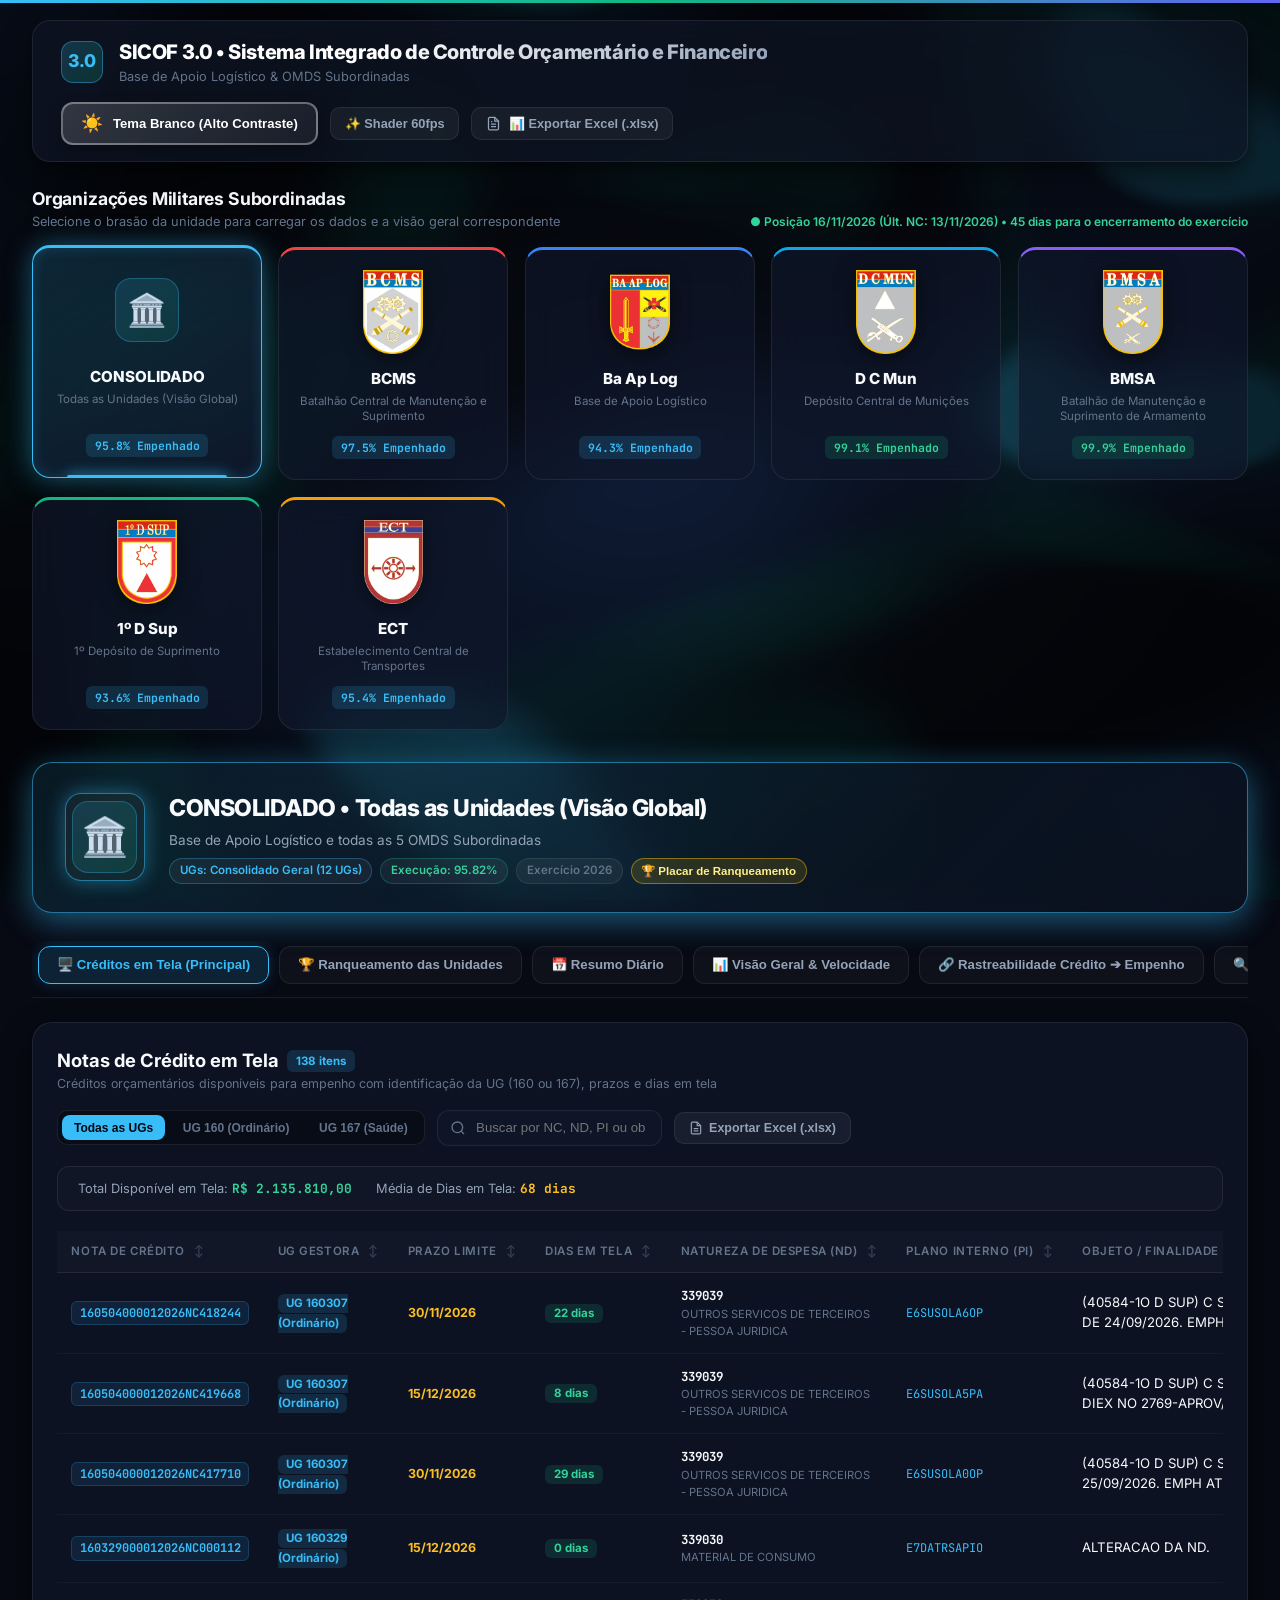
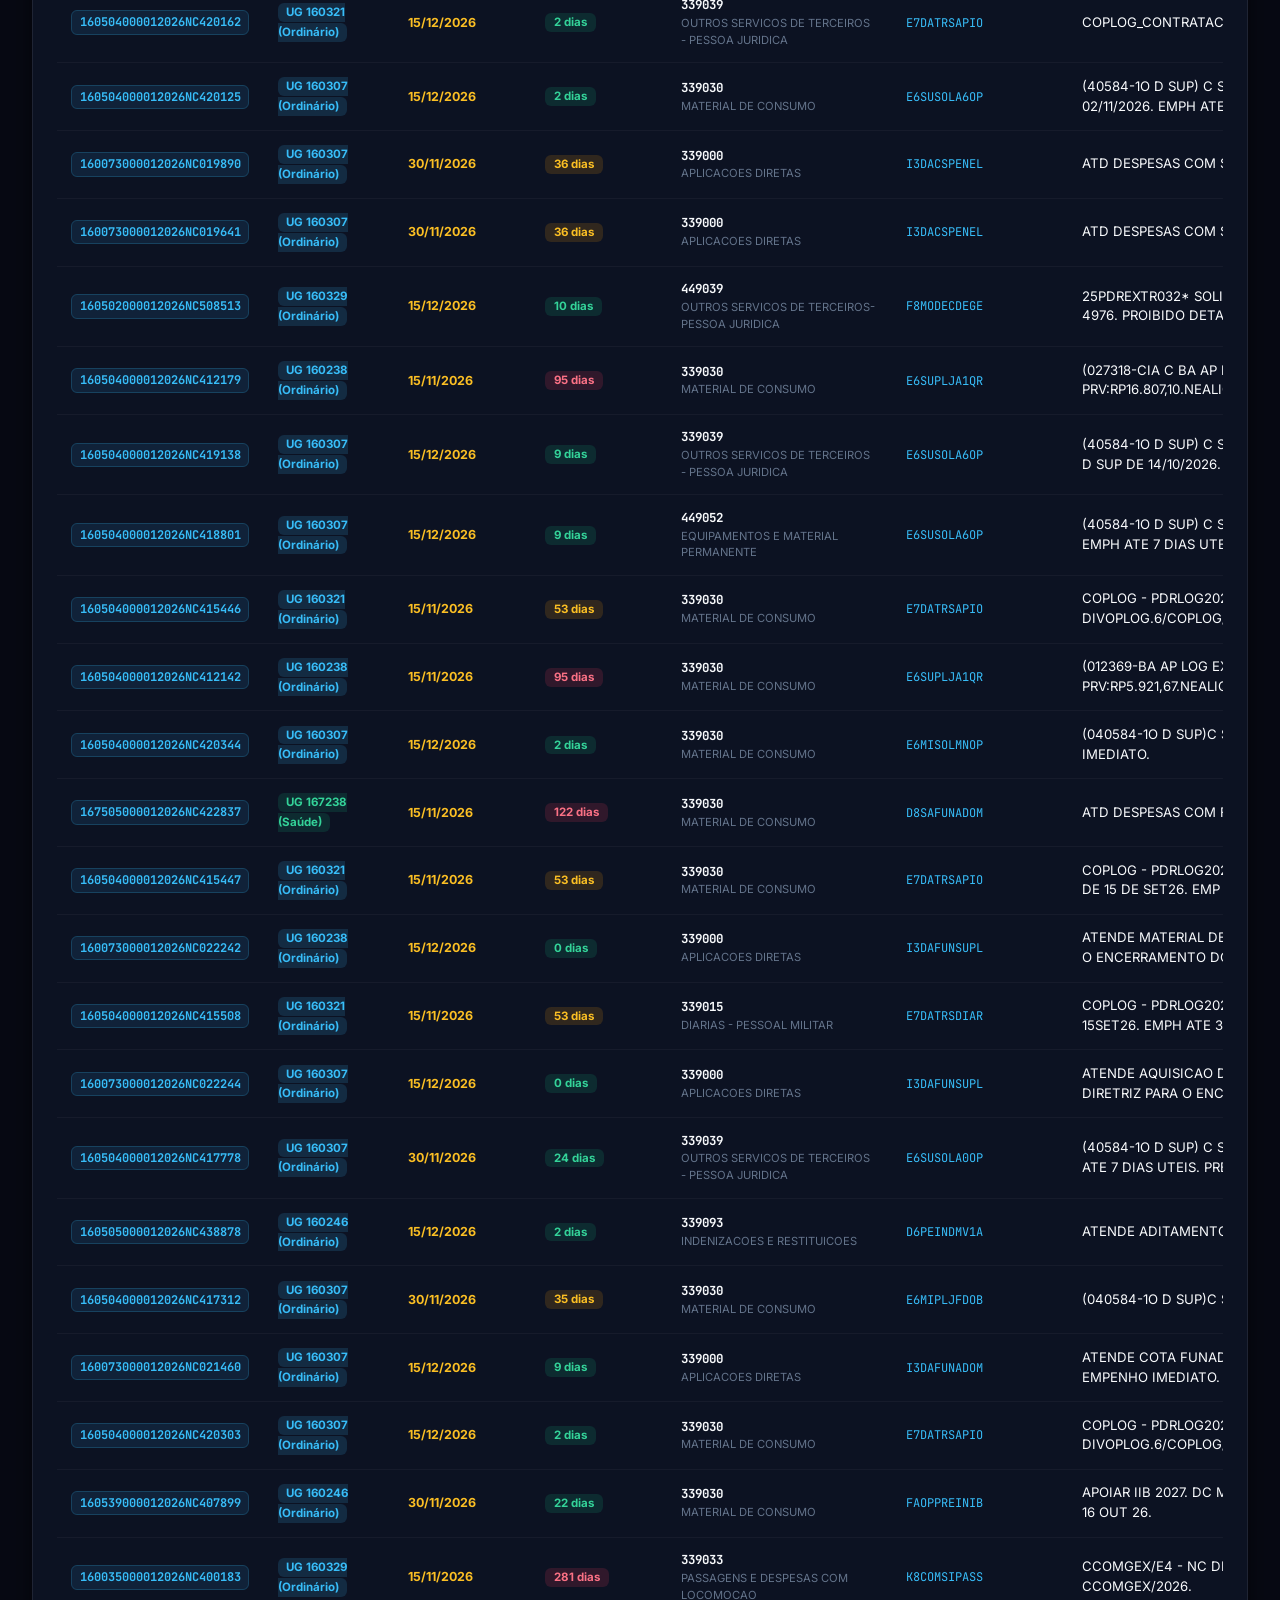
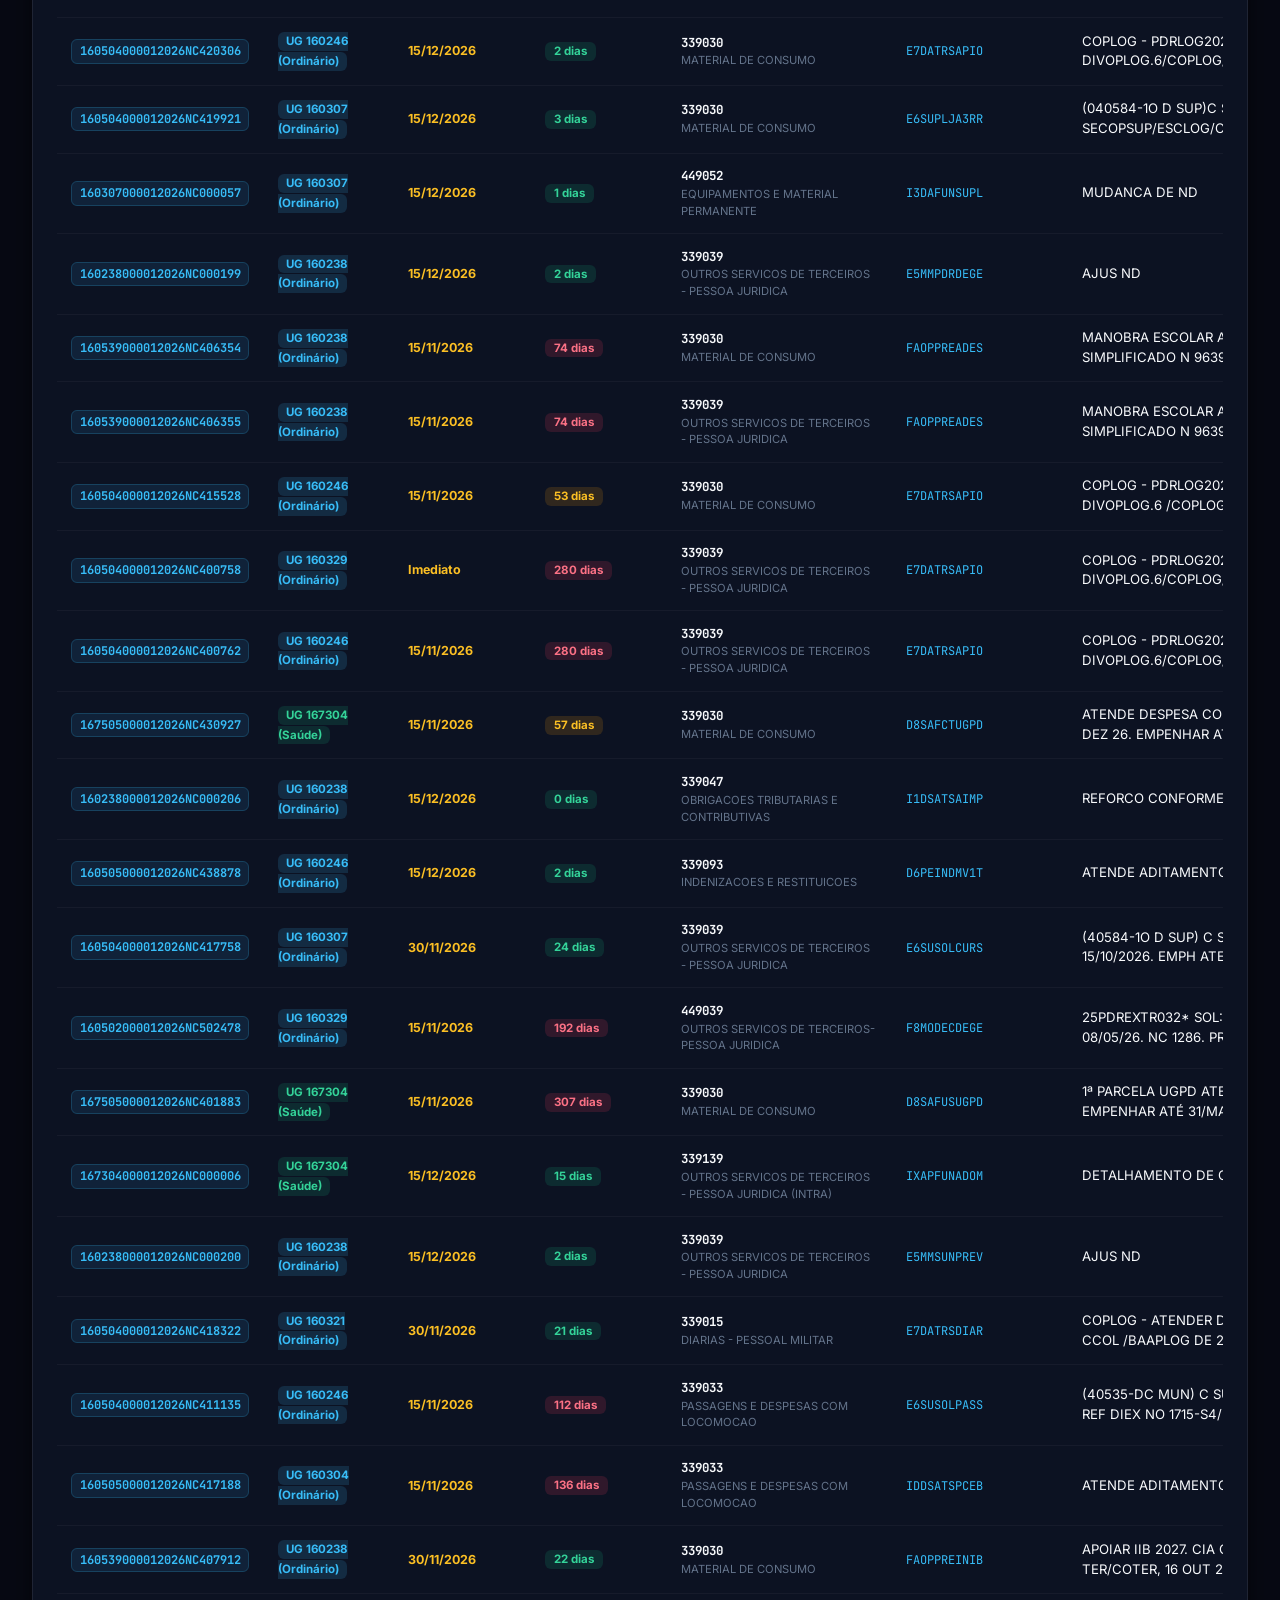
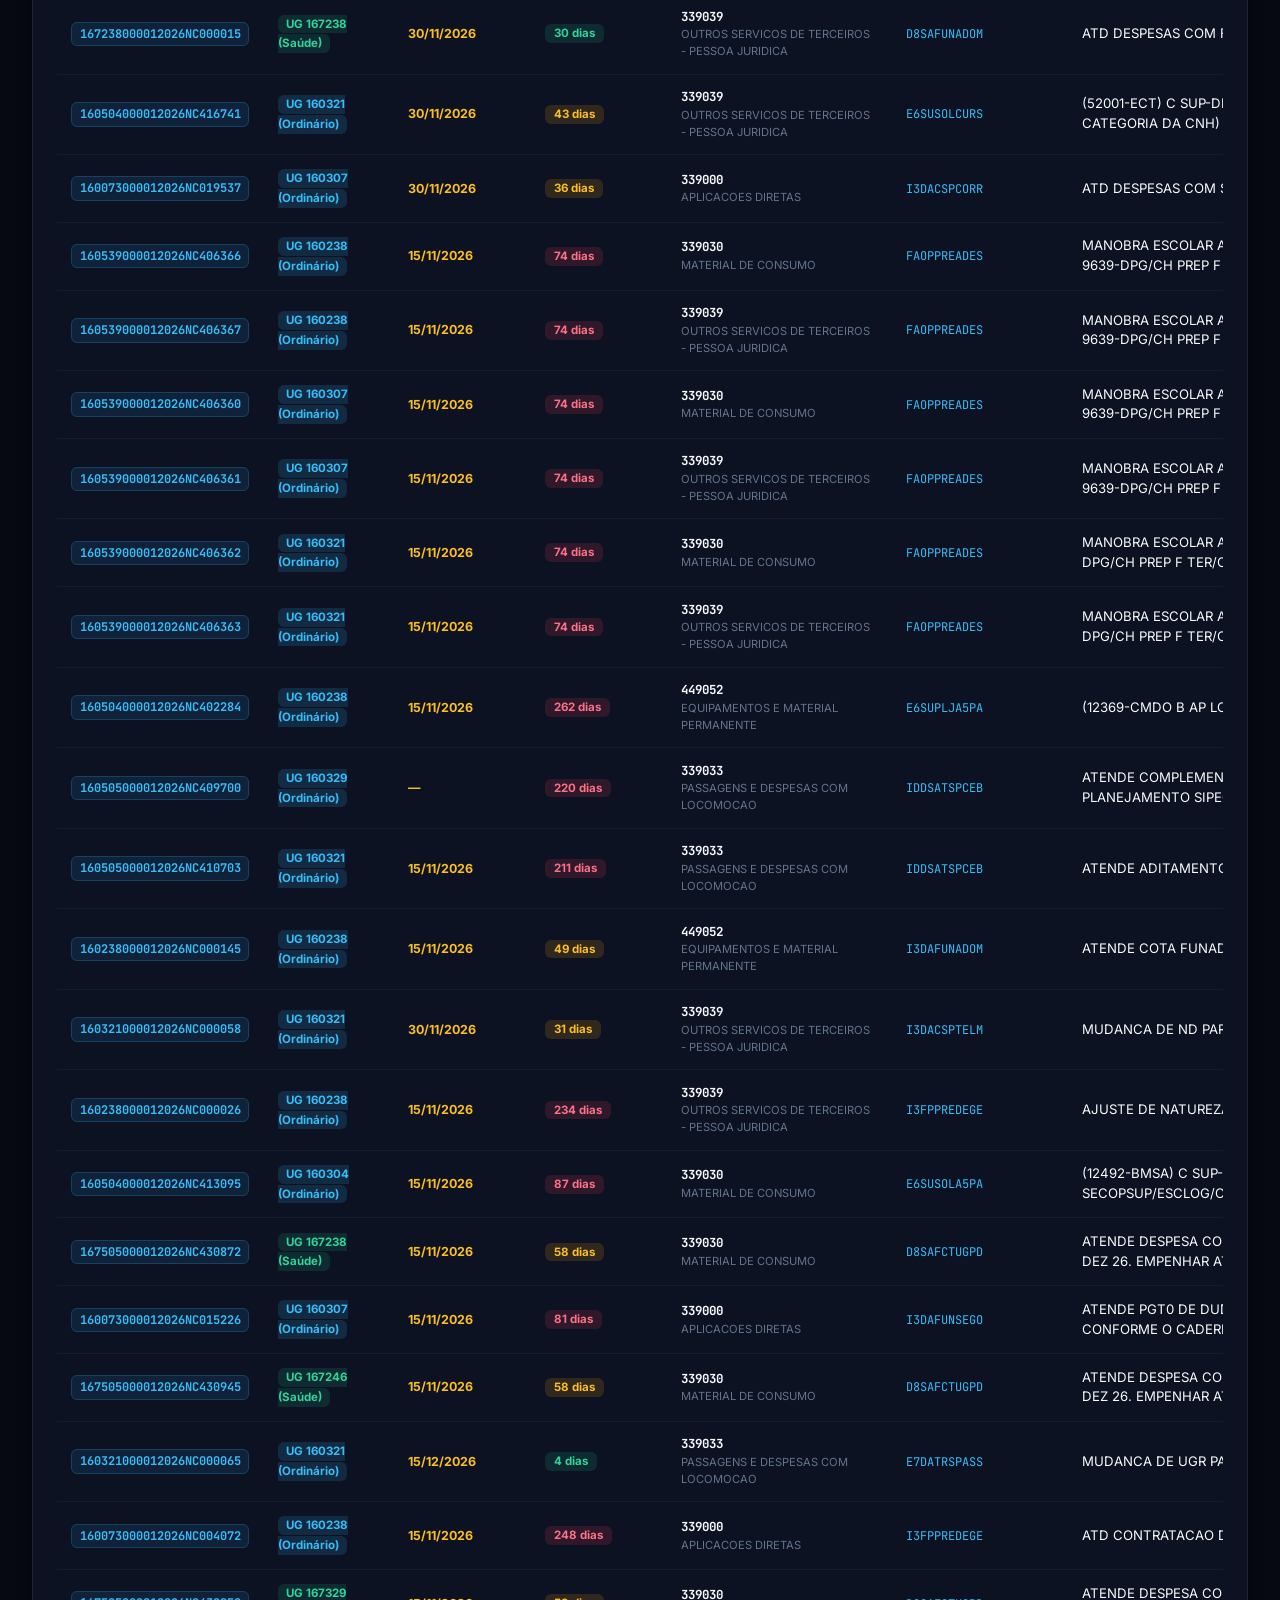
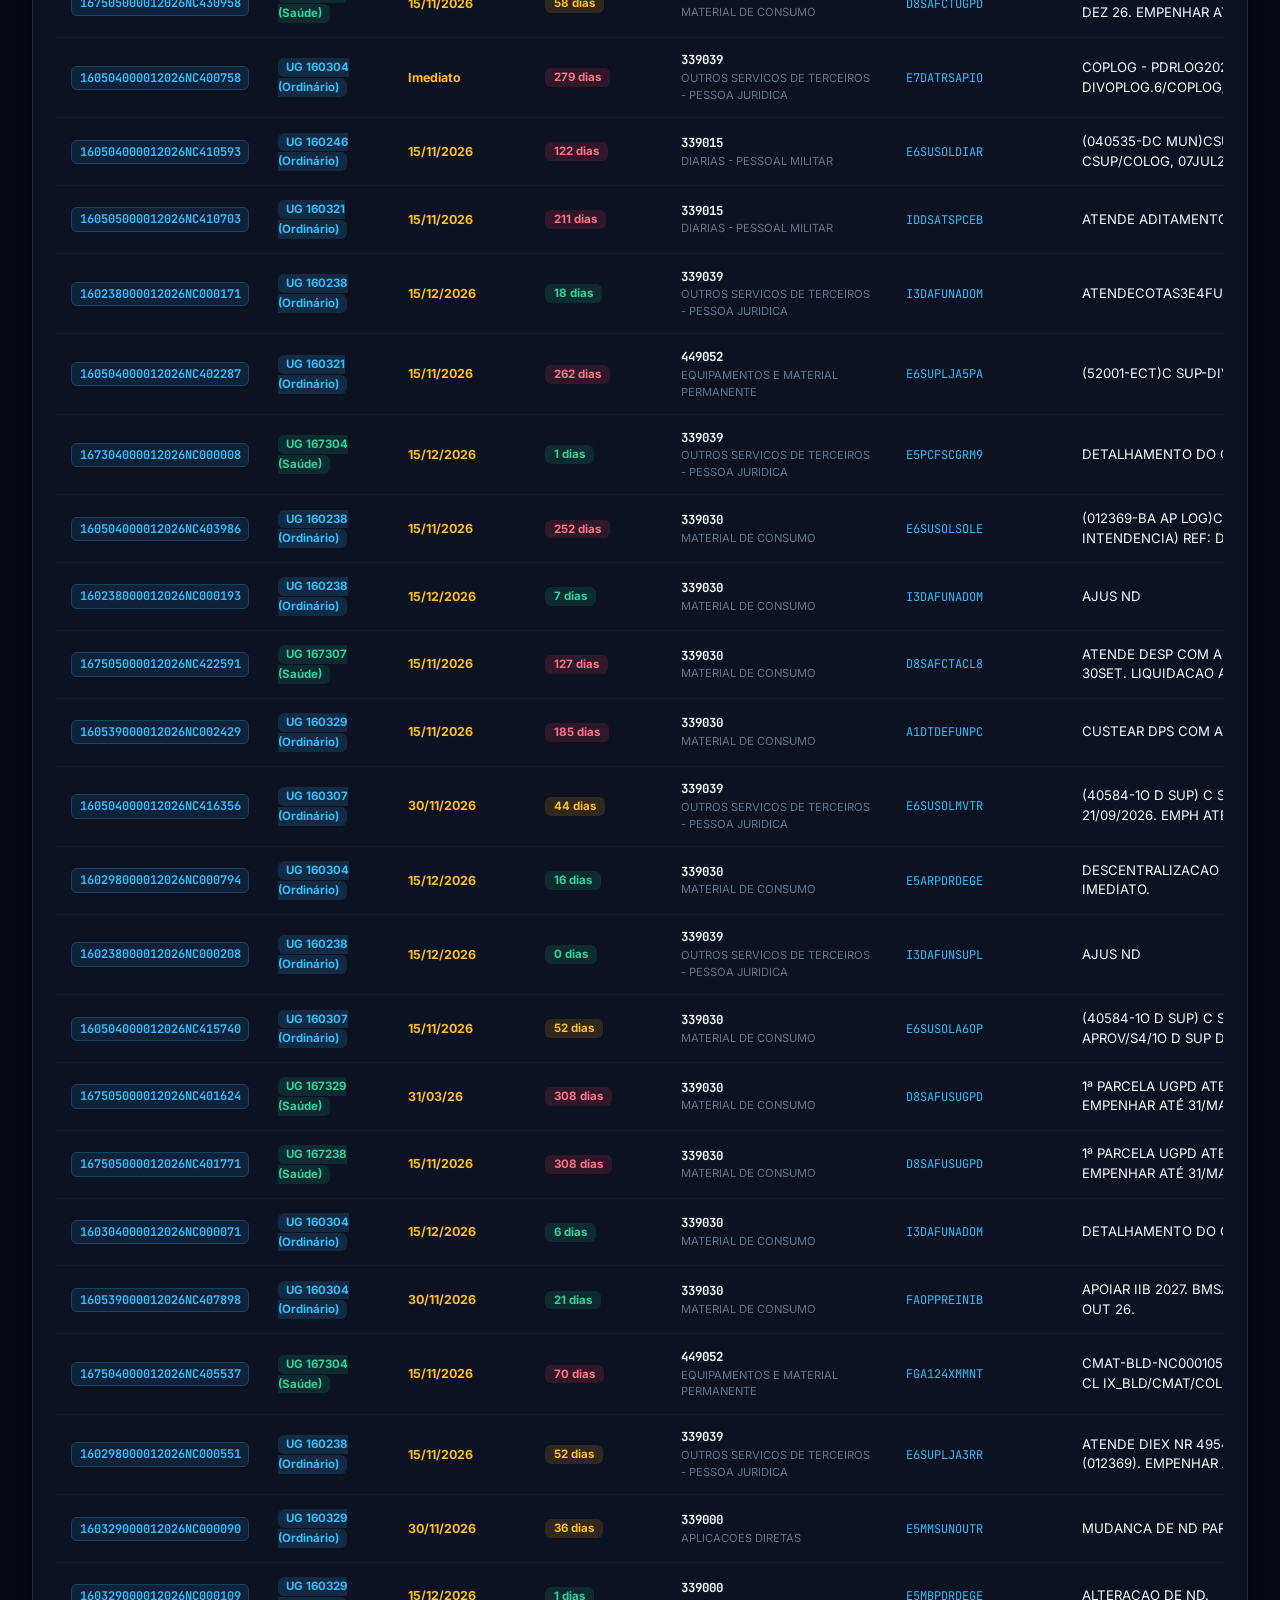
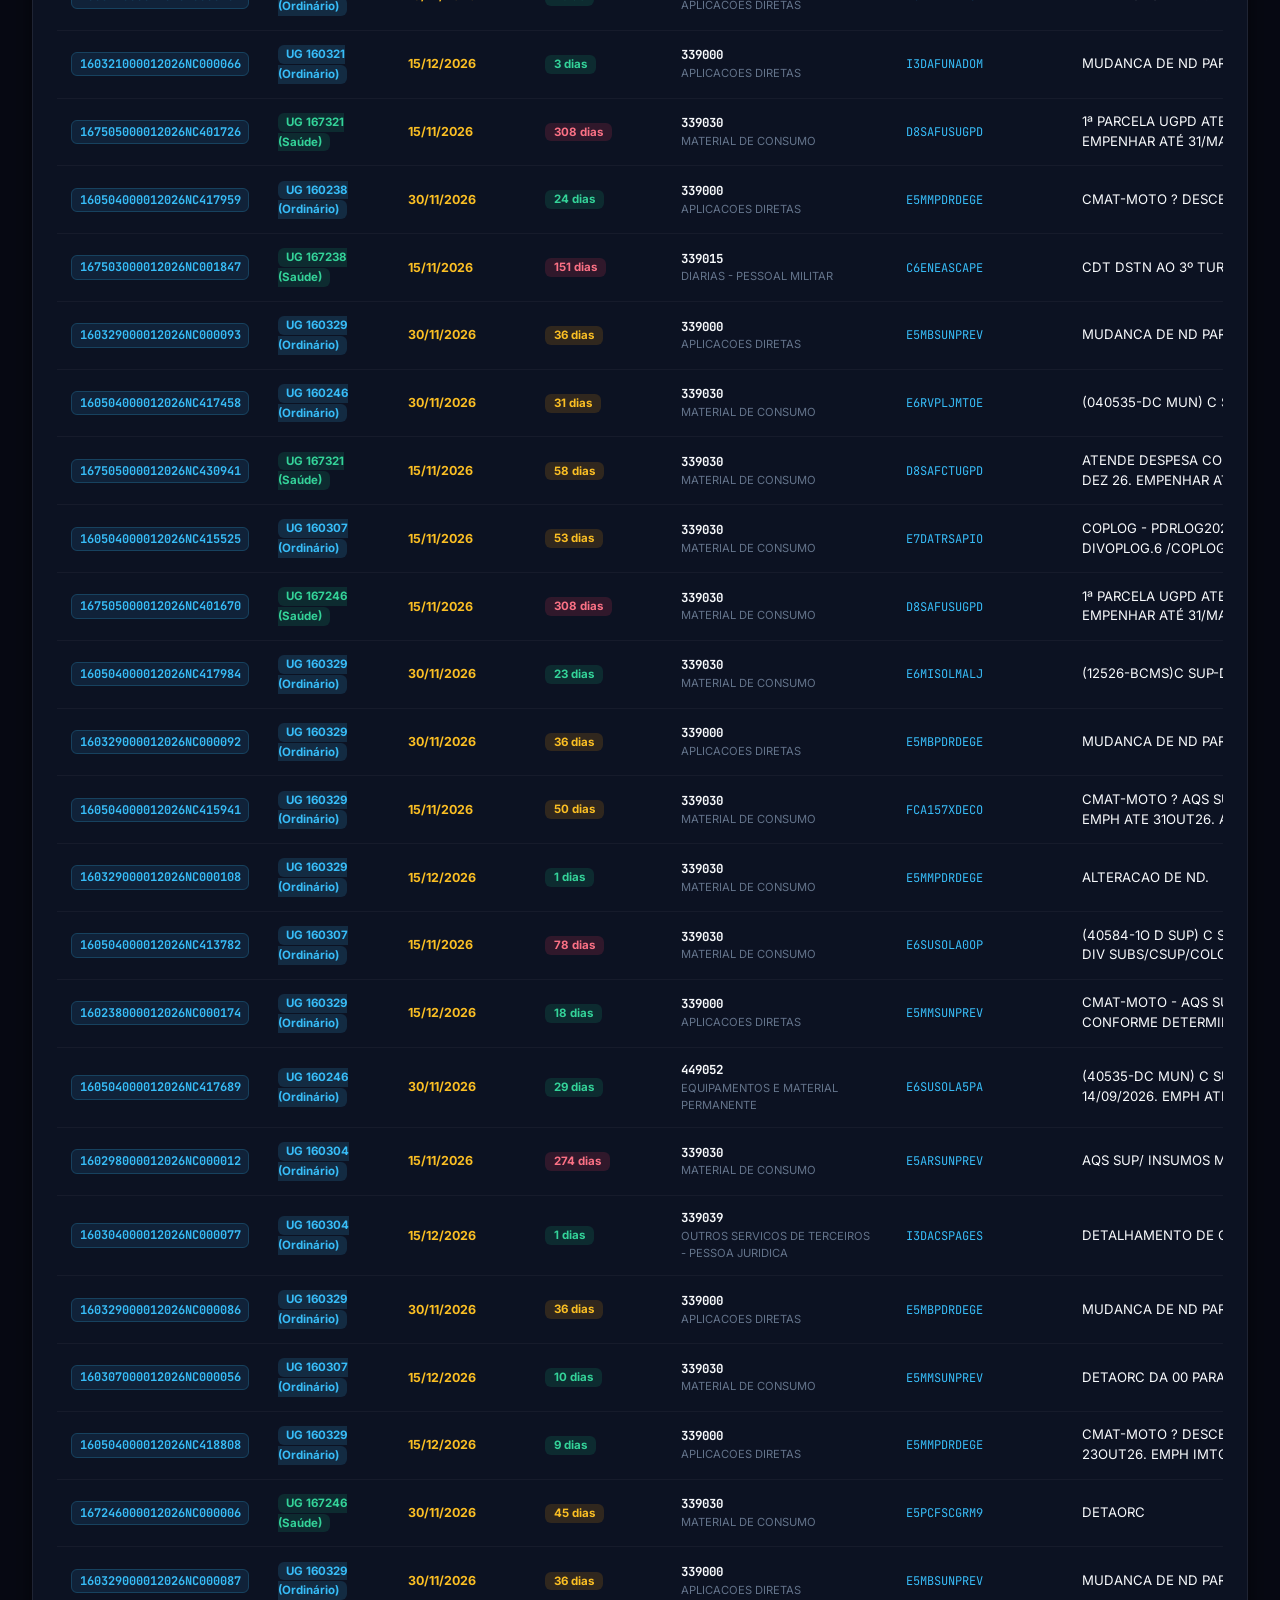
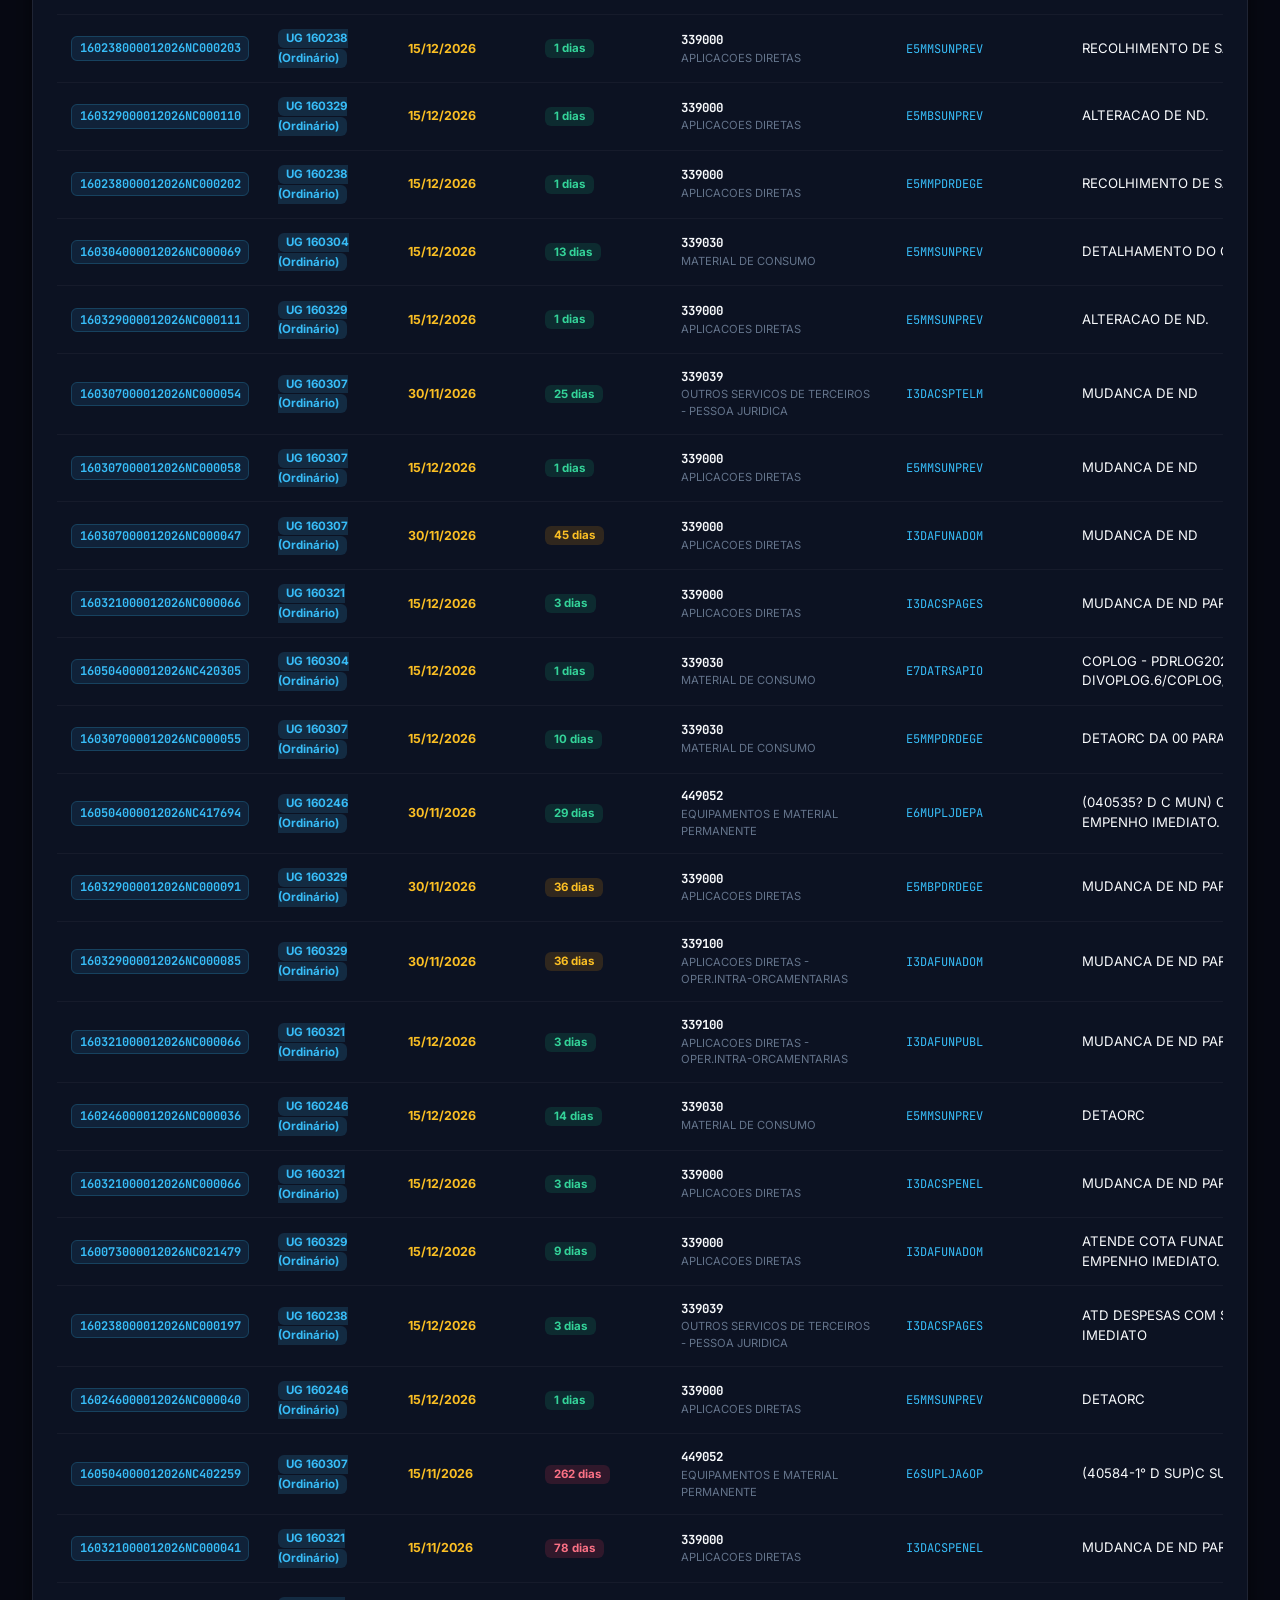
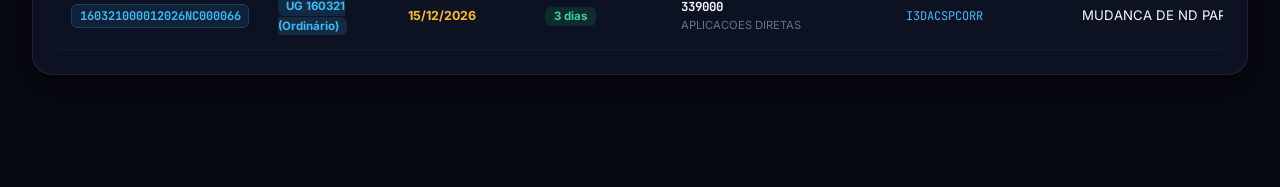
==== commit dfd4e71e: "fix(sicof): dinamiza data de posicao/encerramento e blinda cache de empenhos e fallback SIAFI" ====
--- a/prototipo-v3/index.html
+++ b/prototipo-v3/index.html
@@ -4,13 +4,14 @@
   <meta charset="UTF-8">
   <meta name="viewport" content="width=device-width, initial-scale=1.0">
   <title>SICOF 3.0 — Sistema Integrado de Inteligência Orçamentária</title>
+  <link rel="icon" type="image/png" href="assets/logos/BCMS.png">
   
   <!-- Fontes Oficiais de Alta Performance -->
   <link rel="preconnect" href="https://fonts.googleapis.com">
   <link rel="preconnect" href="https://fonts.gstatic.com" crossorigin>
   <link href="https://fonts.googleapis.com/css2?family=Inter:wght@400;500;600;700;800&family=JetBrains+Mono:wght@500;700;800&display=swap" rel="stylesheet">
   
-  <link rel="stylesheet" href="styles.css?v=3.7">
+  <link rel="stylesheet" href="styles.css?v=3.8">
 </head>
 <body>
 
@@ -59,8 +60,8 @@
           <h2>Organizações Militares Subordinadas</h2>
           <p>Selecione o brasão da unidade para carregar os dados e a visão geral correspondente</p>
         </div>
-        <div style="font-size: 0.75rem; color: var(--text-emerald); font-weight: 600;">
-          ● Posição 29/10/2026 • 52 dias para o encerramento do exercício
+        <div id="header-posicao-meta" style="font-size: 0.75rem; color: var(--text-emerald); font-weight: 600;">
+          ● Posição 16/11/2026 (Últ. NC: 13/11/2026) • 45 dias para o encerramento do exercício
         </div>
       </div>
 
@@ -391,7 +392,7 @@
       <section class="viz-panel" style="margin-bottom: 2rem;">
         <div class="viz-header">
           <div>
-            <h3>Curva de Aceleração Orçamentária (Julho a Outubro/2026)</h3>
+            <h3 id="chart-accel-title">Curva de Aceleração Orçamentária (Julho a Novembro/2026)</h3>
             <p>Evolução comparativa entre Dotação, Empenhos emitidos e Liquidação no exercício corrente</p>
           </div>
           <div style="display: flex; gap: 0.85rem; font-size: 0.75rem;">
@@ -454,7 +455,7 @@
           <div>
             <h3 style="font-size: 1.1rem; font-weight: 700; display: flex; align-items: center; gap: 0.5rem;">
               <span>Auditoria de Notas de Empenho (Bottom-Up)</span>
-              <span id="ne-count-badge" class="badge-pill badge-cyan">3.014 NEs</span>
+              <span id="ne-count-badge" class="badge-pill badge-cyan">3.117 NEs</span>
             </h3>
             <p style="font-size: 0.78rem; color: var(--text-muted);">Base consolidada das Notas de Empenho emitidas com identificação de credores, CNPJ e processos</p>
           </div>
@@ -524,7 +525,7 @@
         <div class="viz-header">
           <div>
             <h3 id="riscos-header-title">Monitor de Riscos Orçamentários</h3>
-            <p>Análise preventiva de créditos parados, prazos críticos e risco de estorno no encerramento (52 dias)</p>
+            <p id="riscos-subtitle">Análise preventiva de créditos parados, prazos críticos e risco de estorno no encerramento (45 dias)</p>
           </div>
         </div>
 
@@ -625,8 +626,8 @@
   <!-- Scripts -->
   <script src="exceljs.min.js"></script>
   <script src="xlsx.full.min.js"></script>
-  <script src="dashboard-data.js?v=3.7"></script>
-  <script src="motion-background.js?v=3.7"></script>
-  <script src="dashboard-app.js?v=3.7"></script>
+  <script src="dashboard-data.js?v=3.8"></script>
+  <script src="motion-background.js?v=3.8"></script>
+  <script src="dashboard-app.js?v=3.8"></script>
 </body>
 </html>
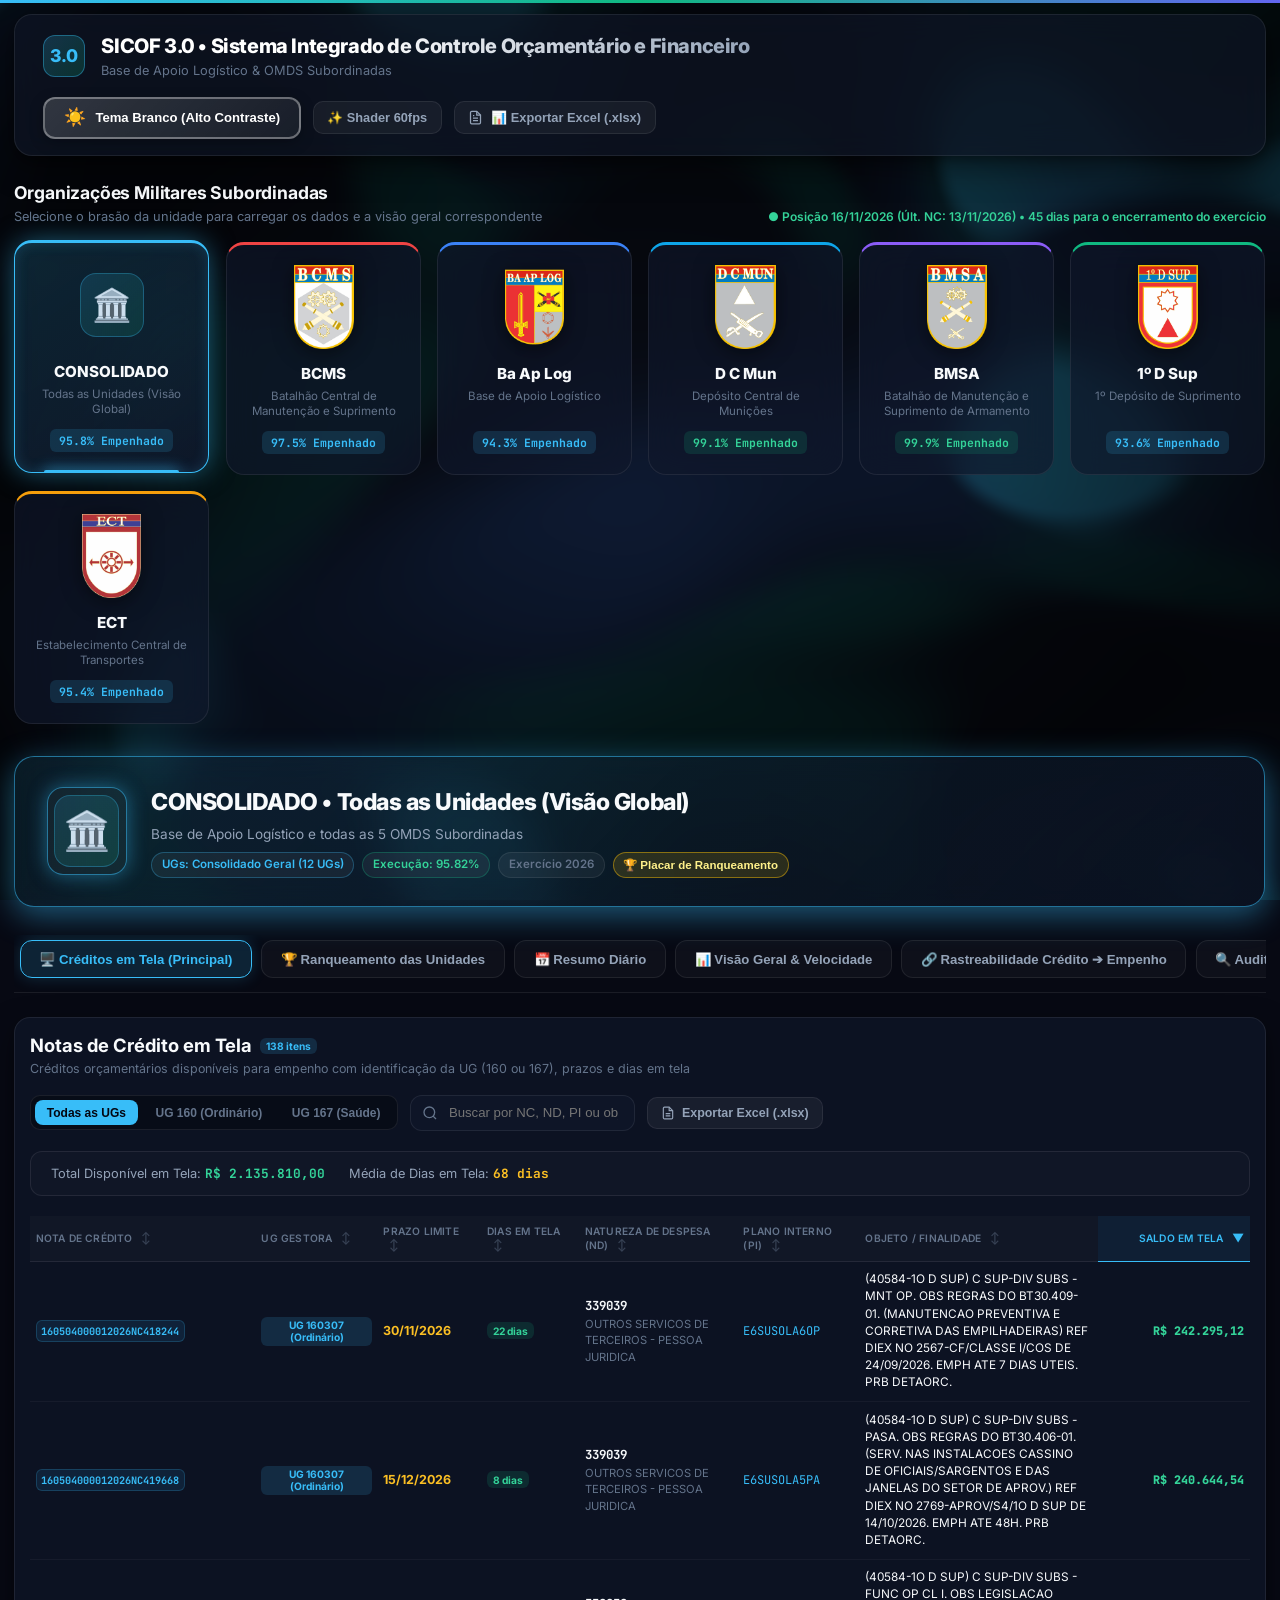
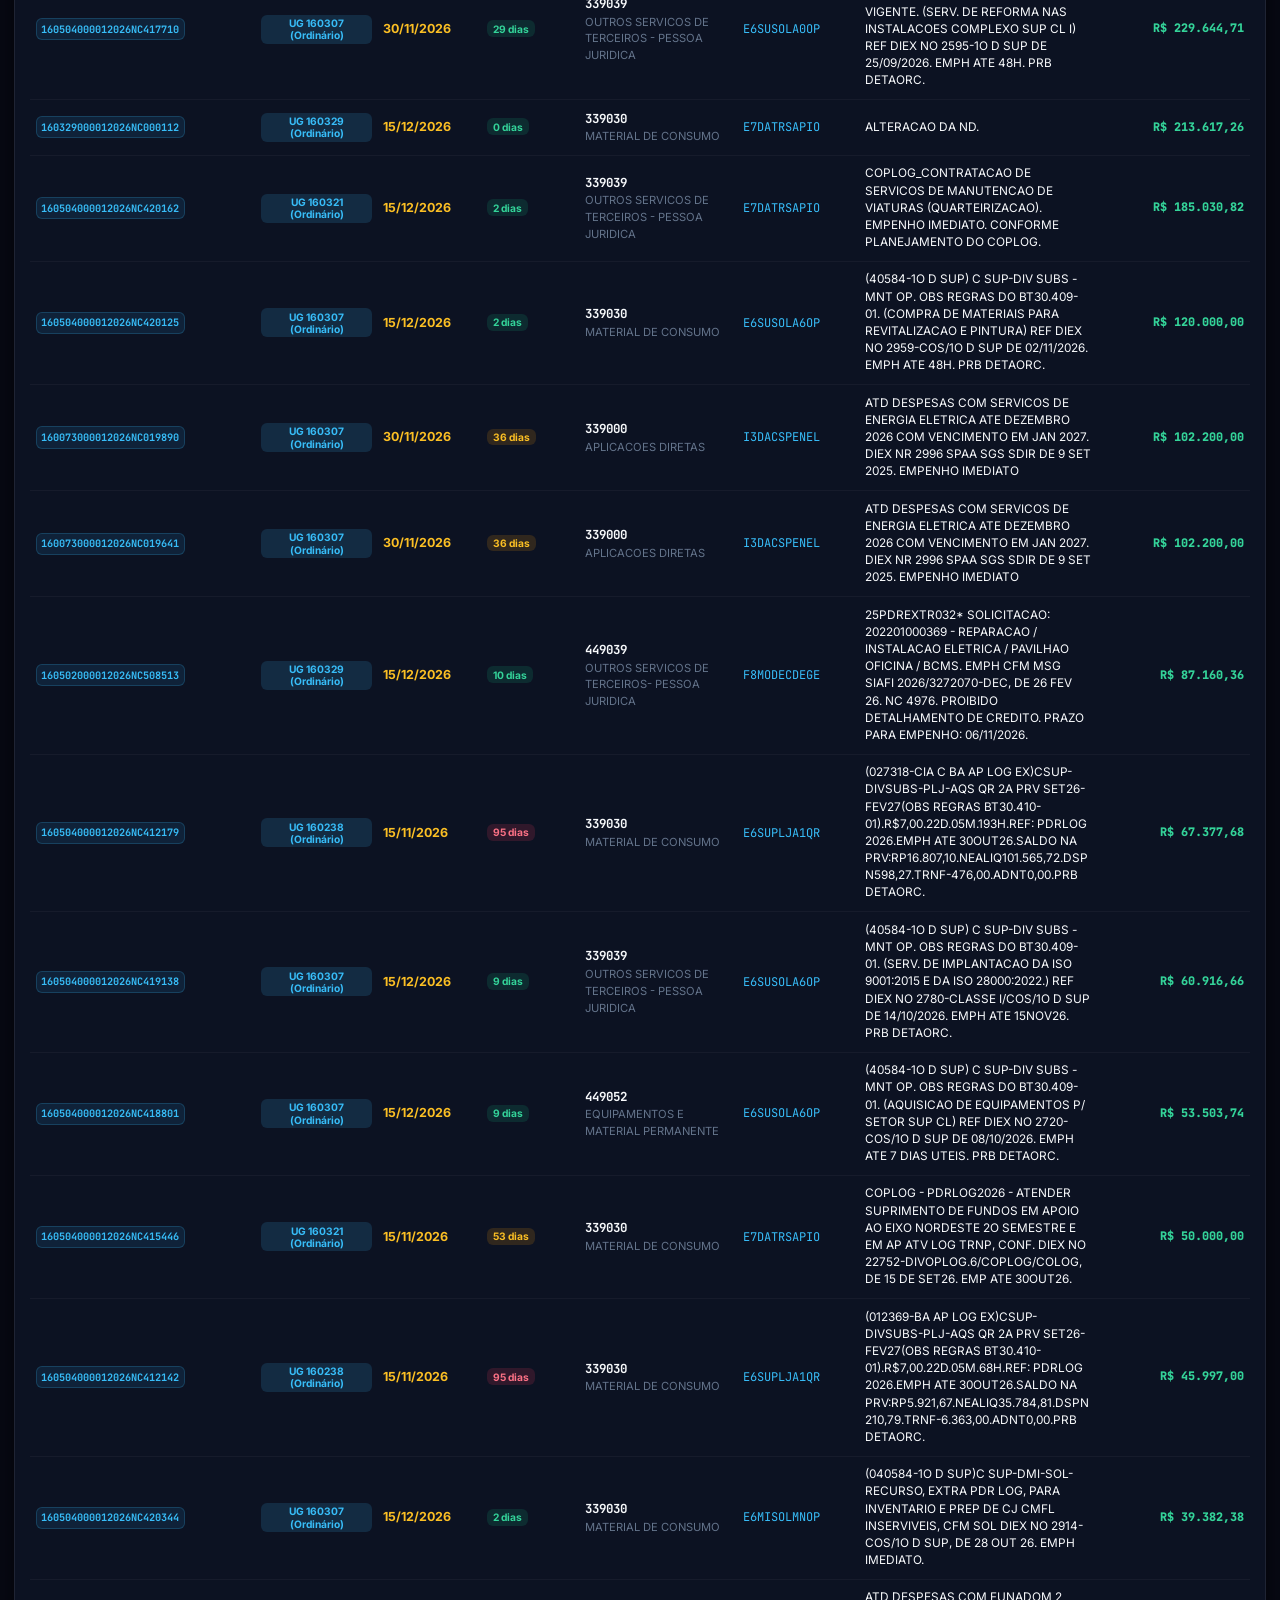
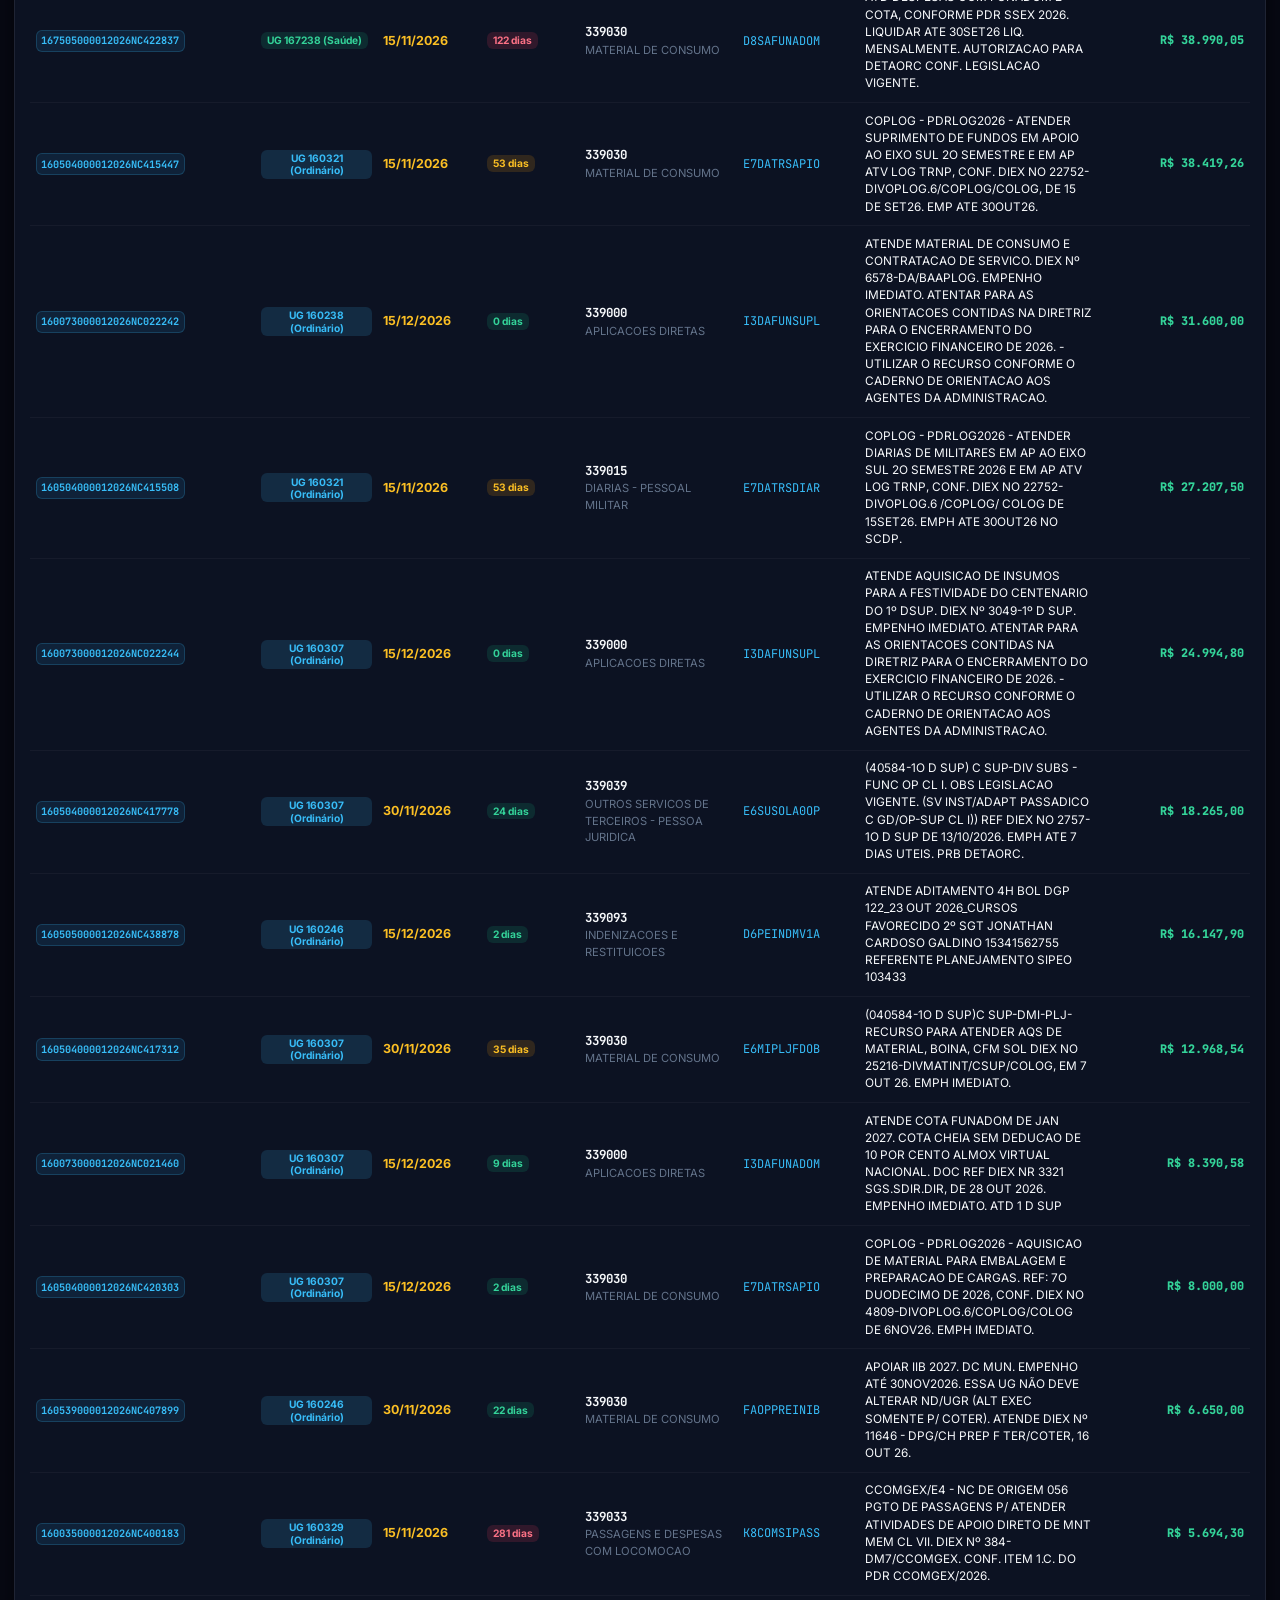
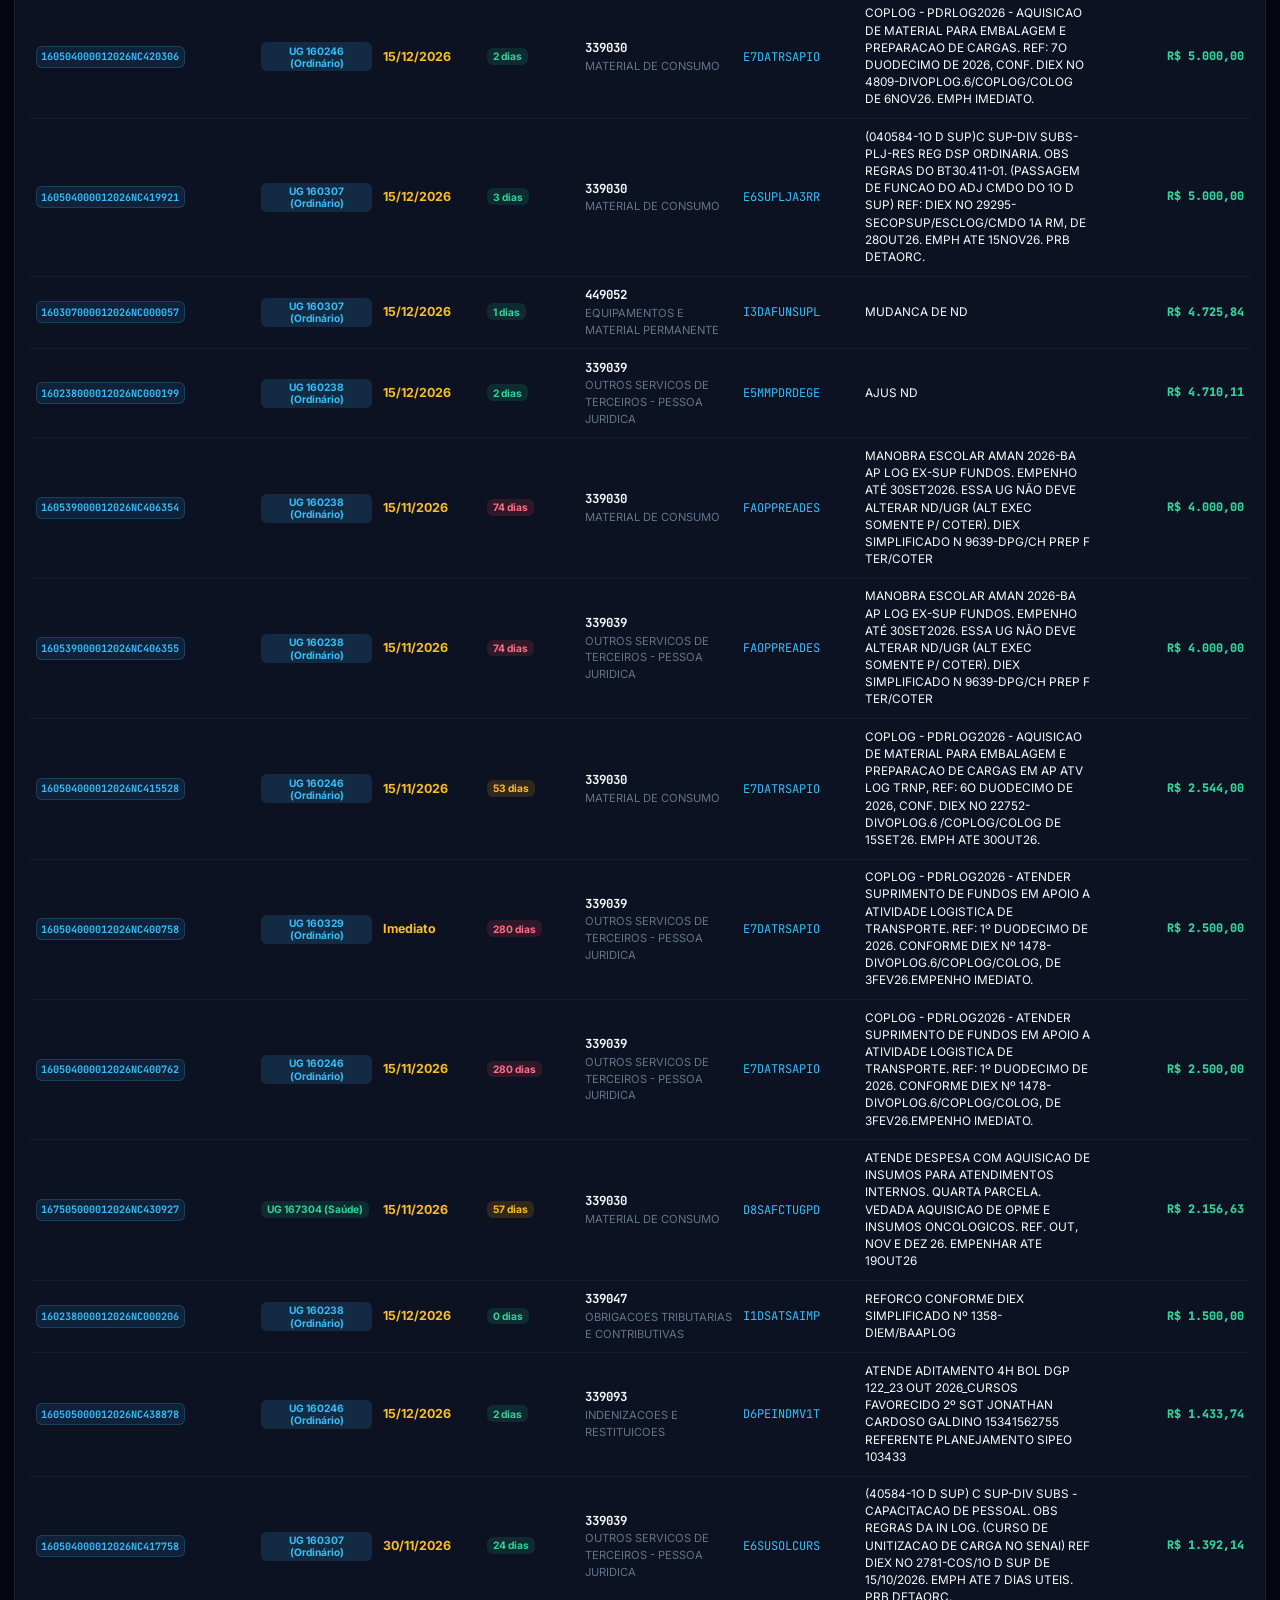
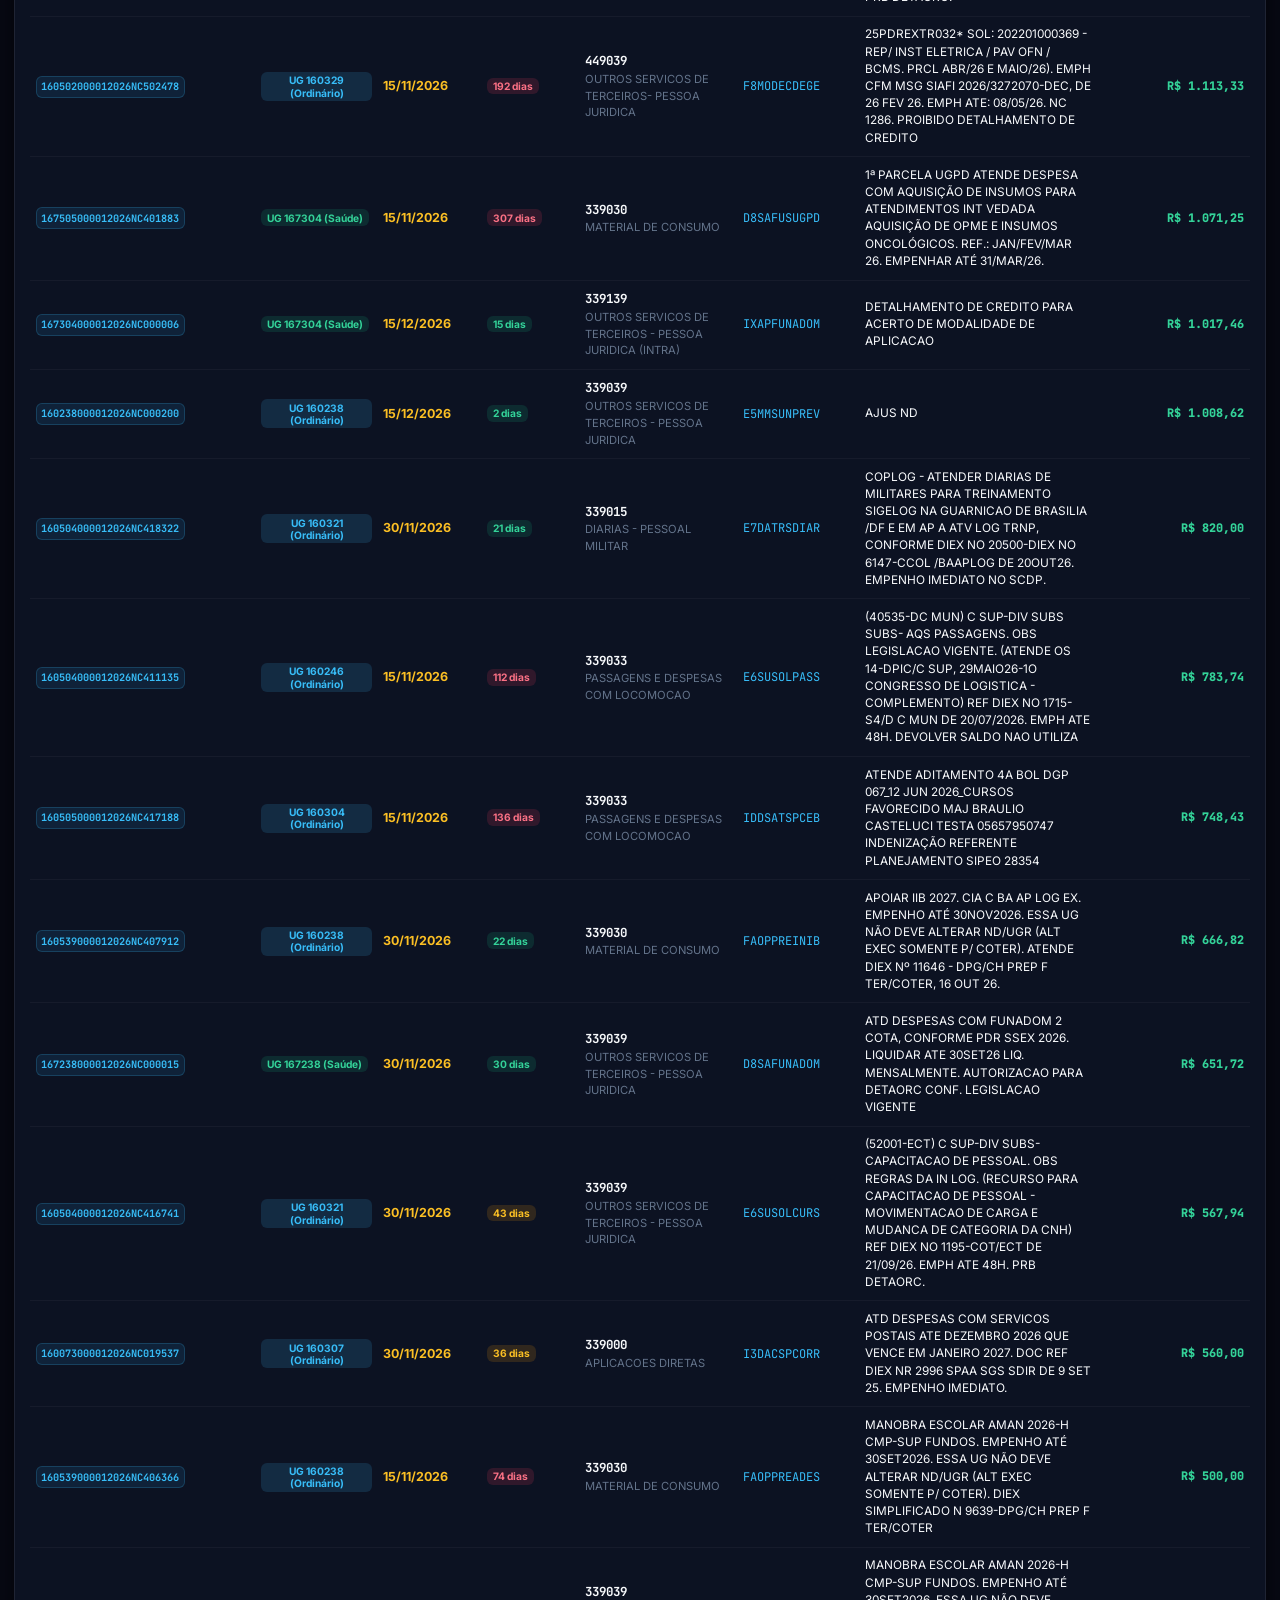
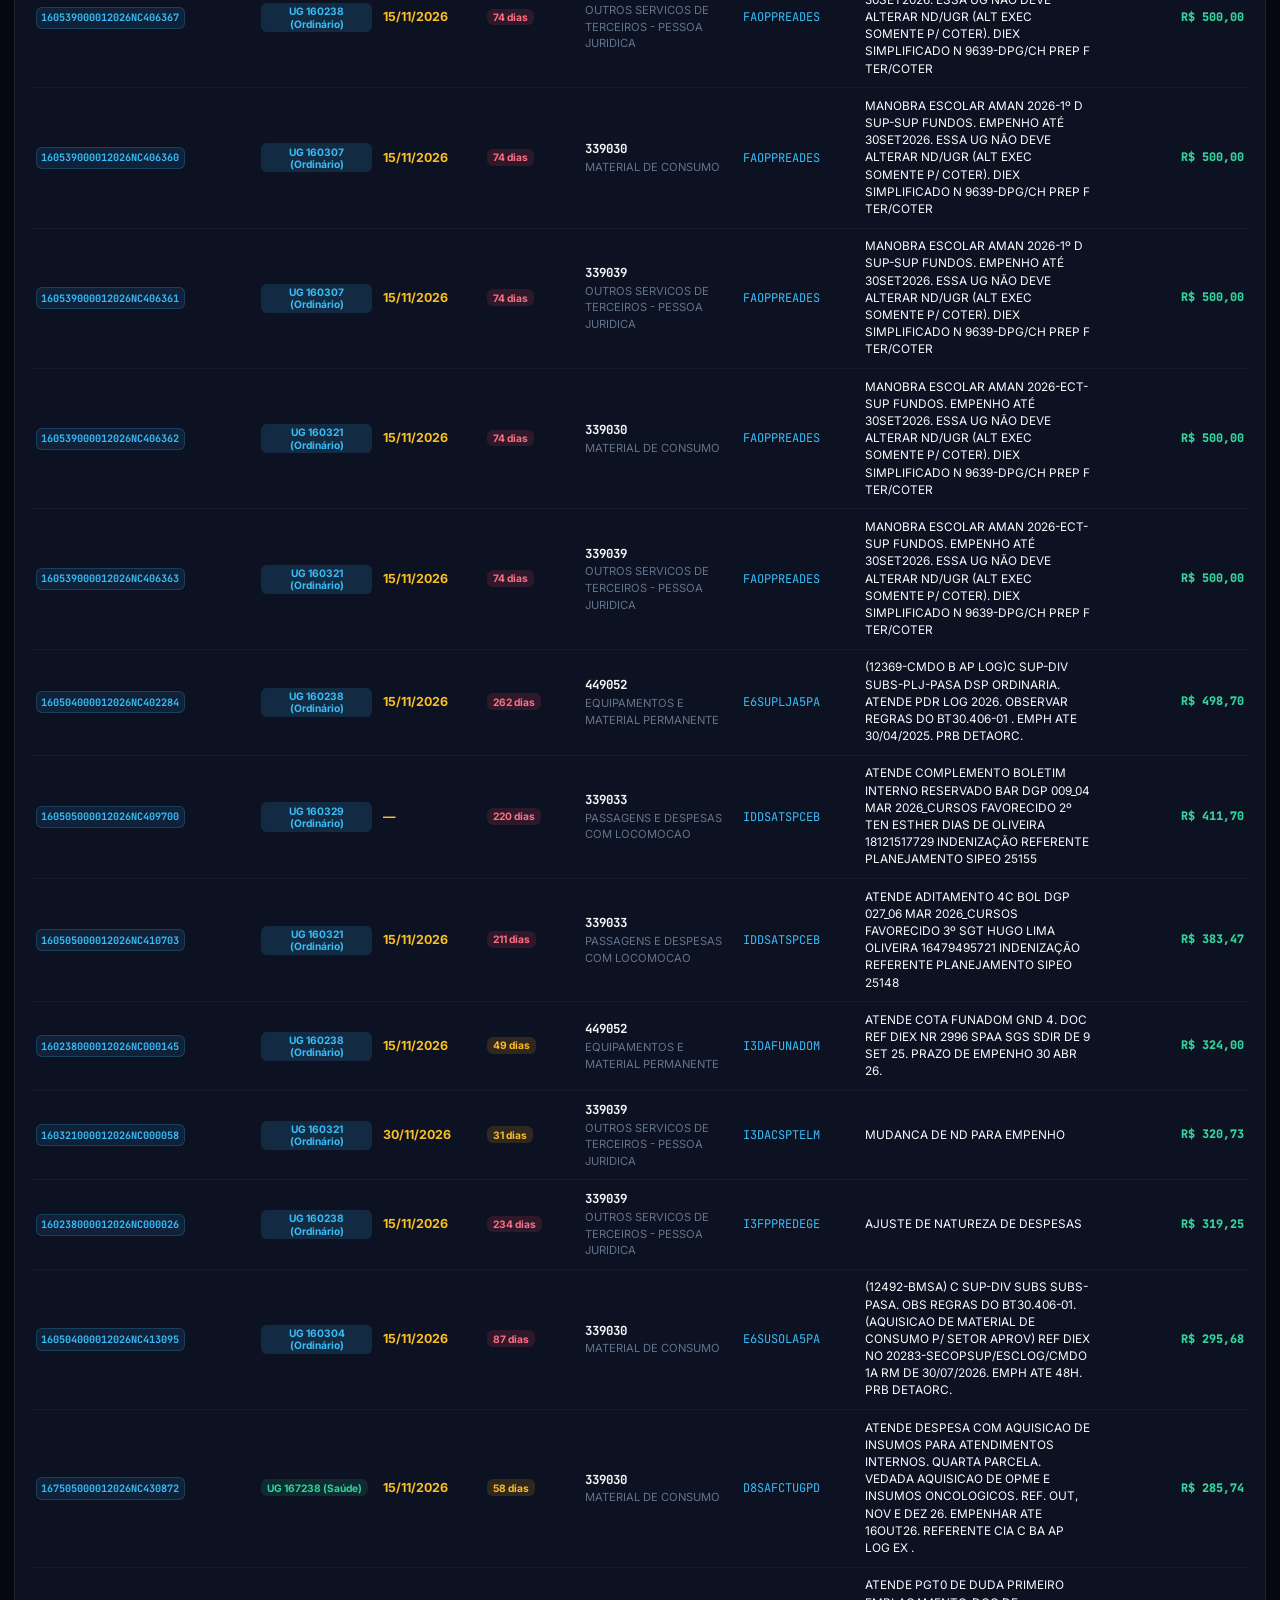
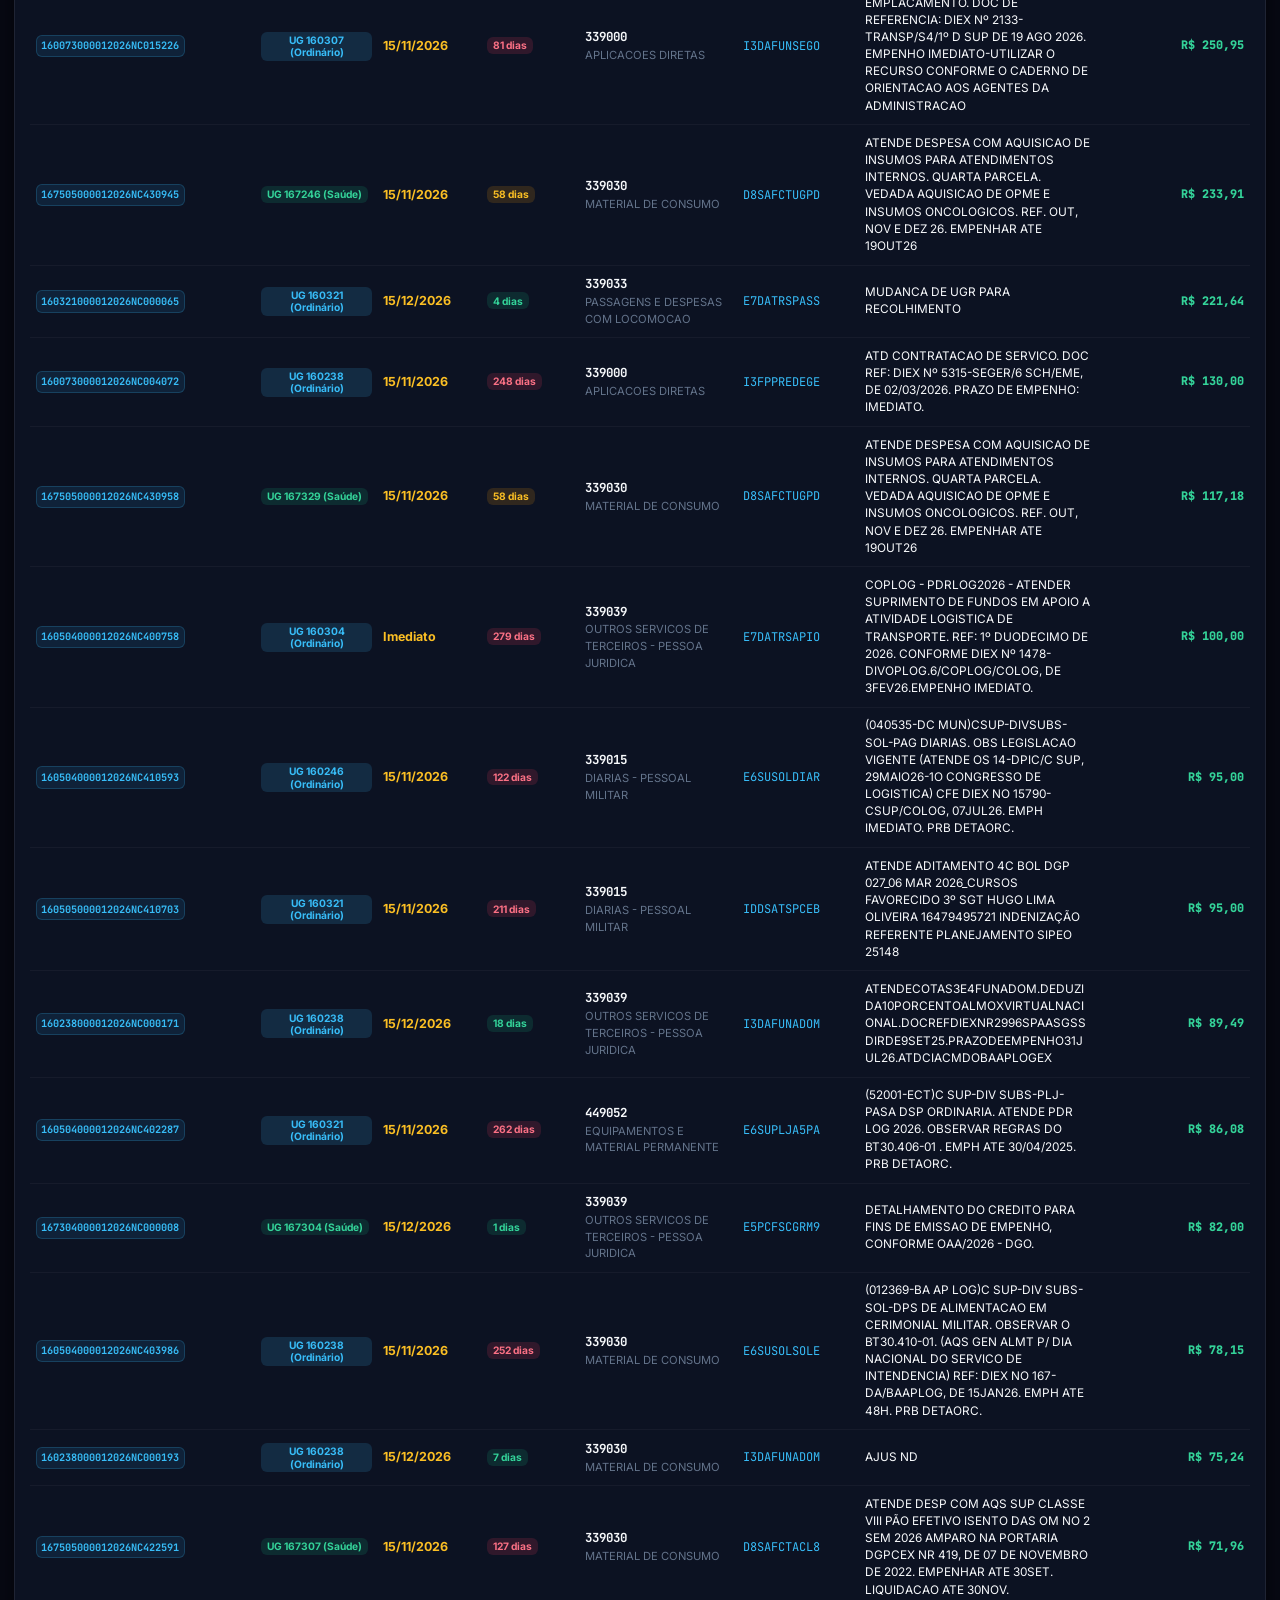
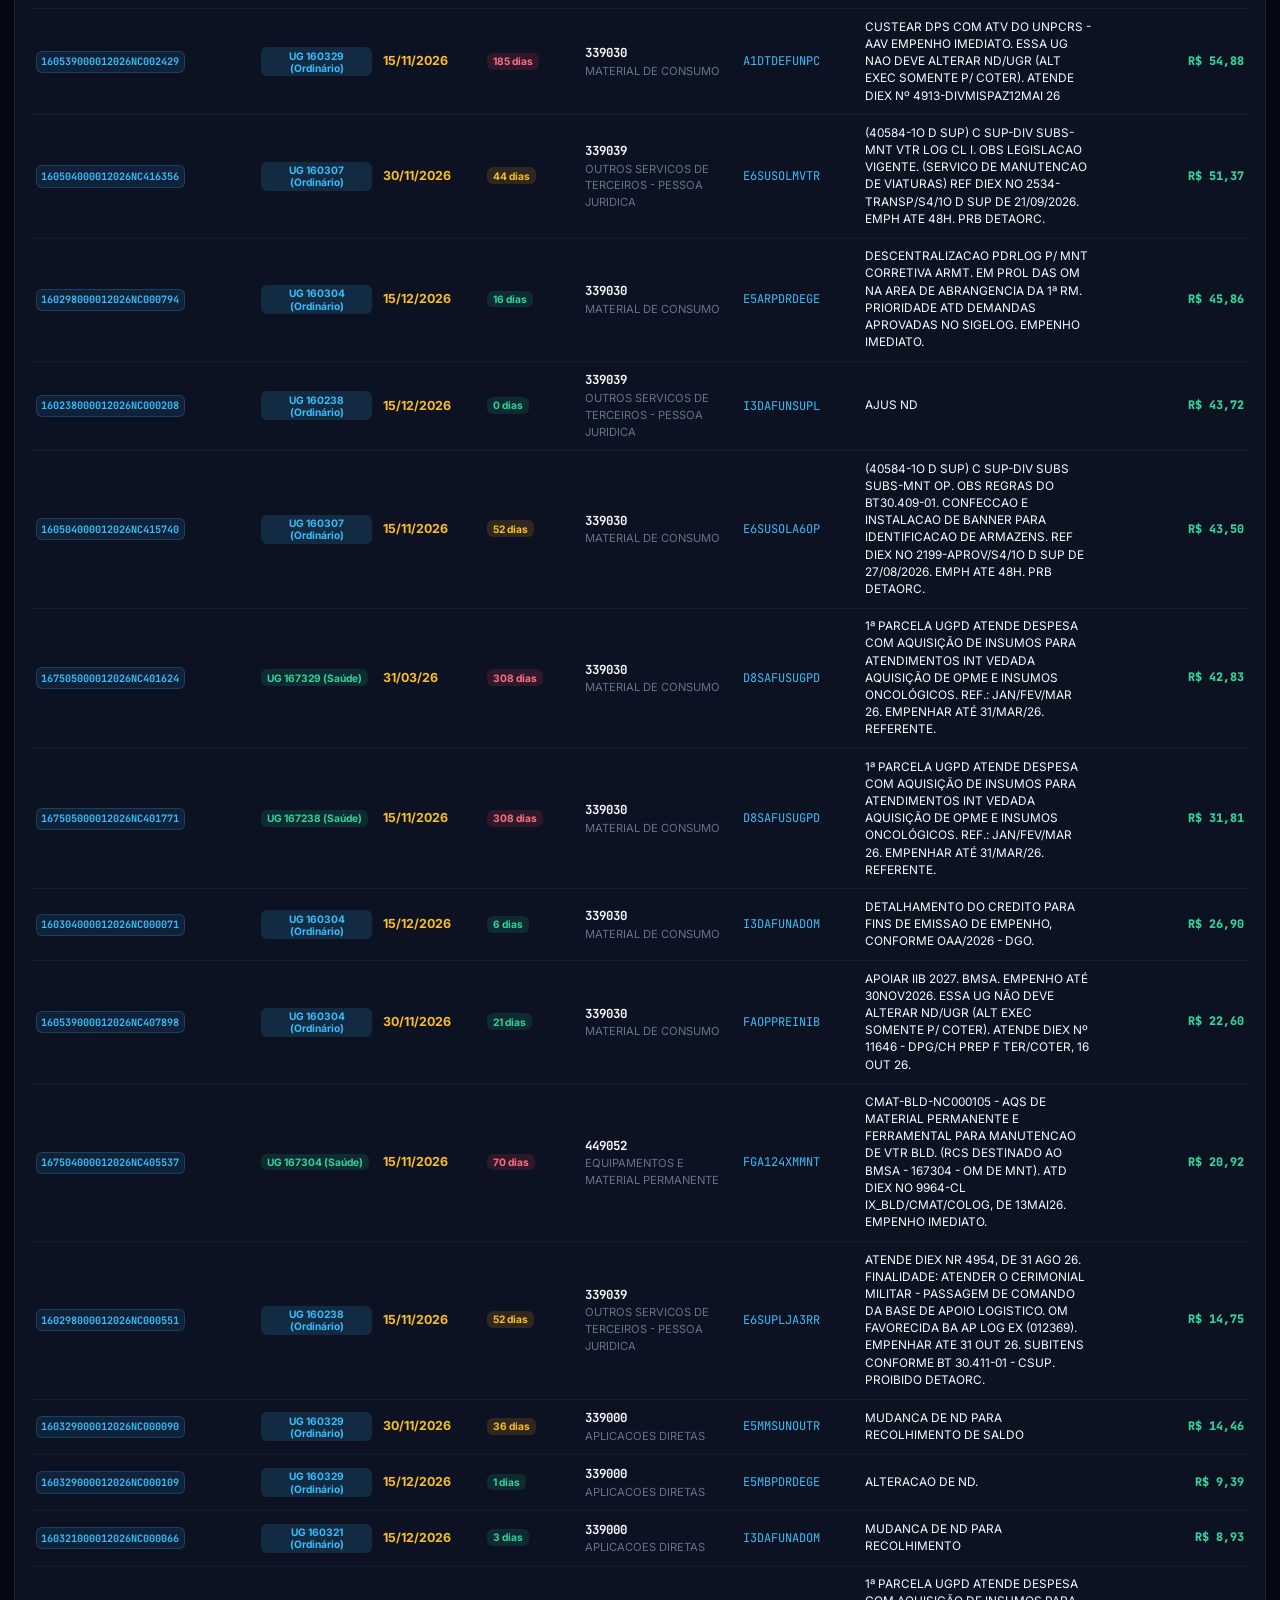
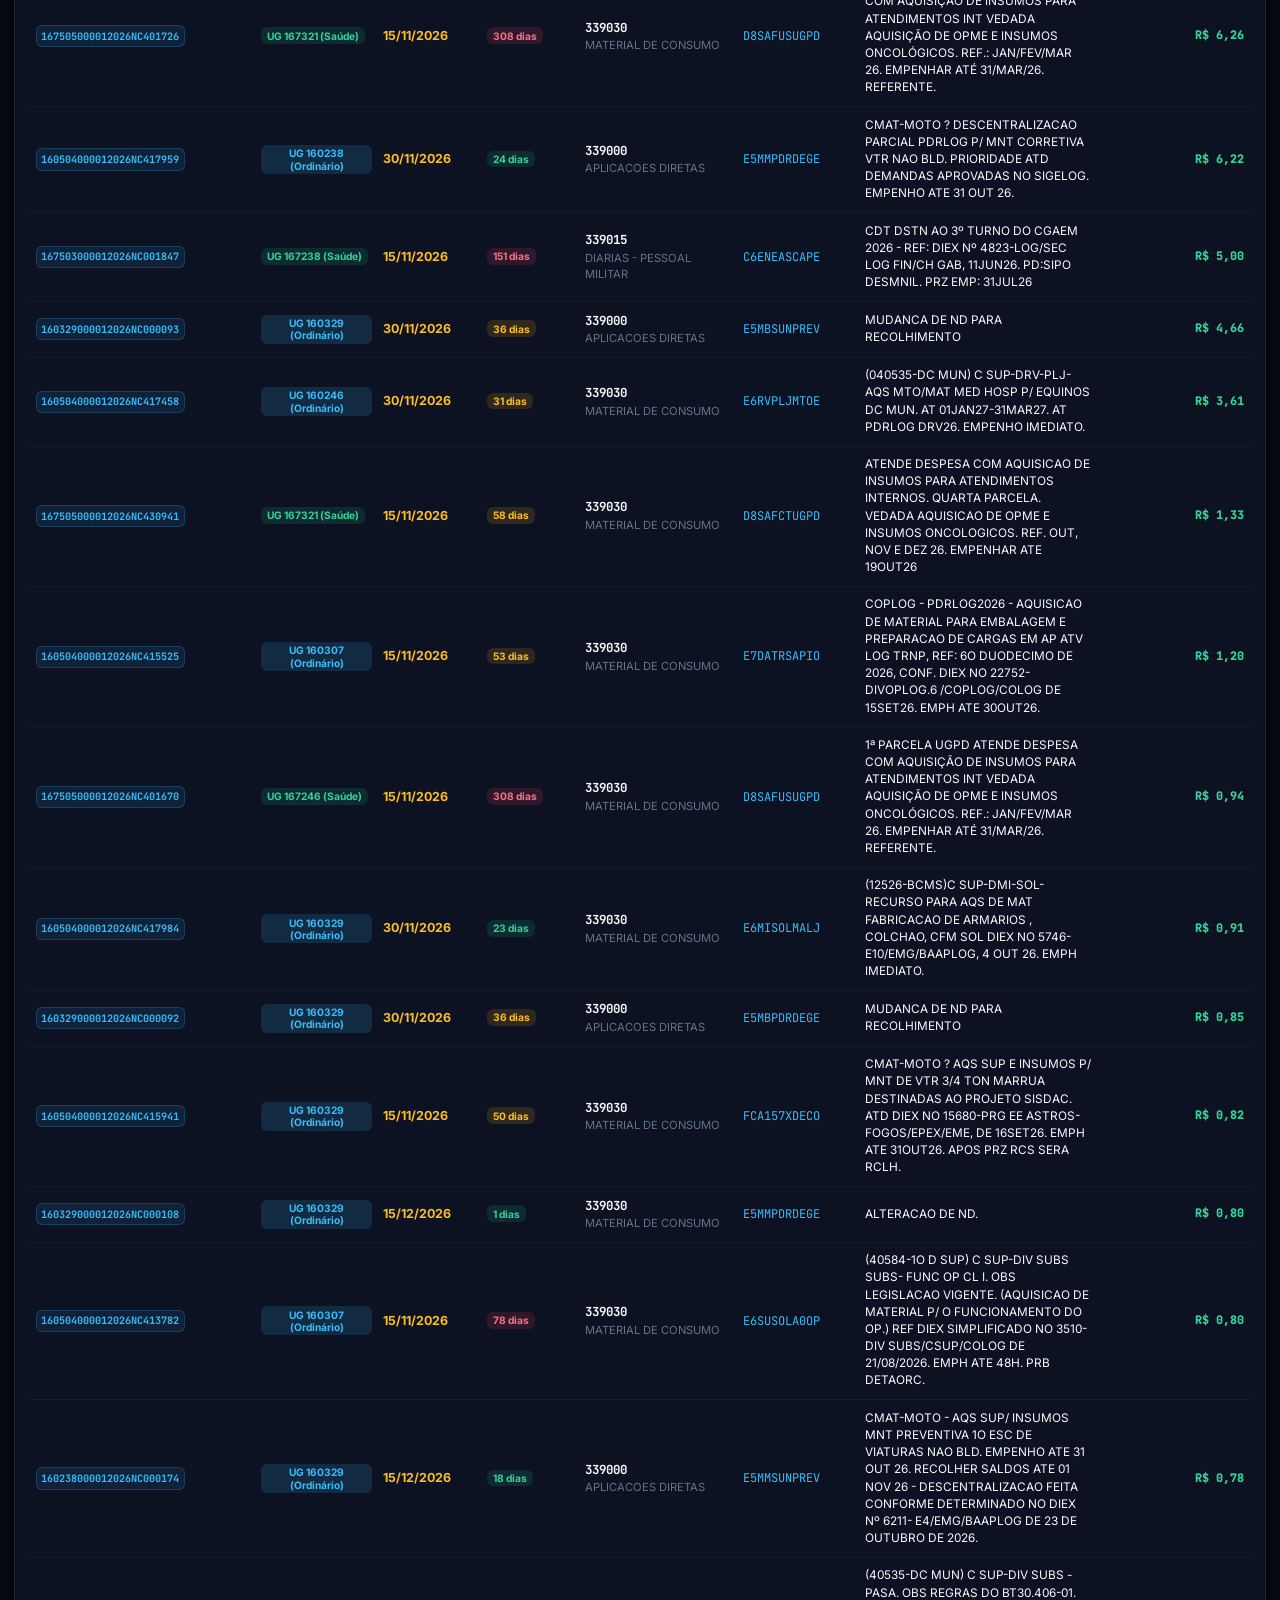
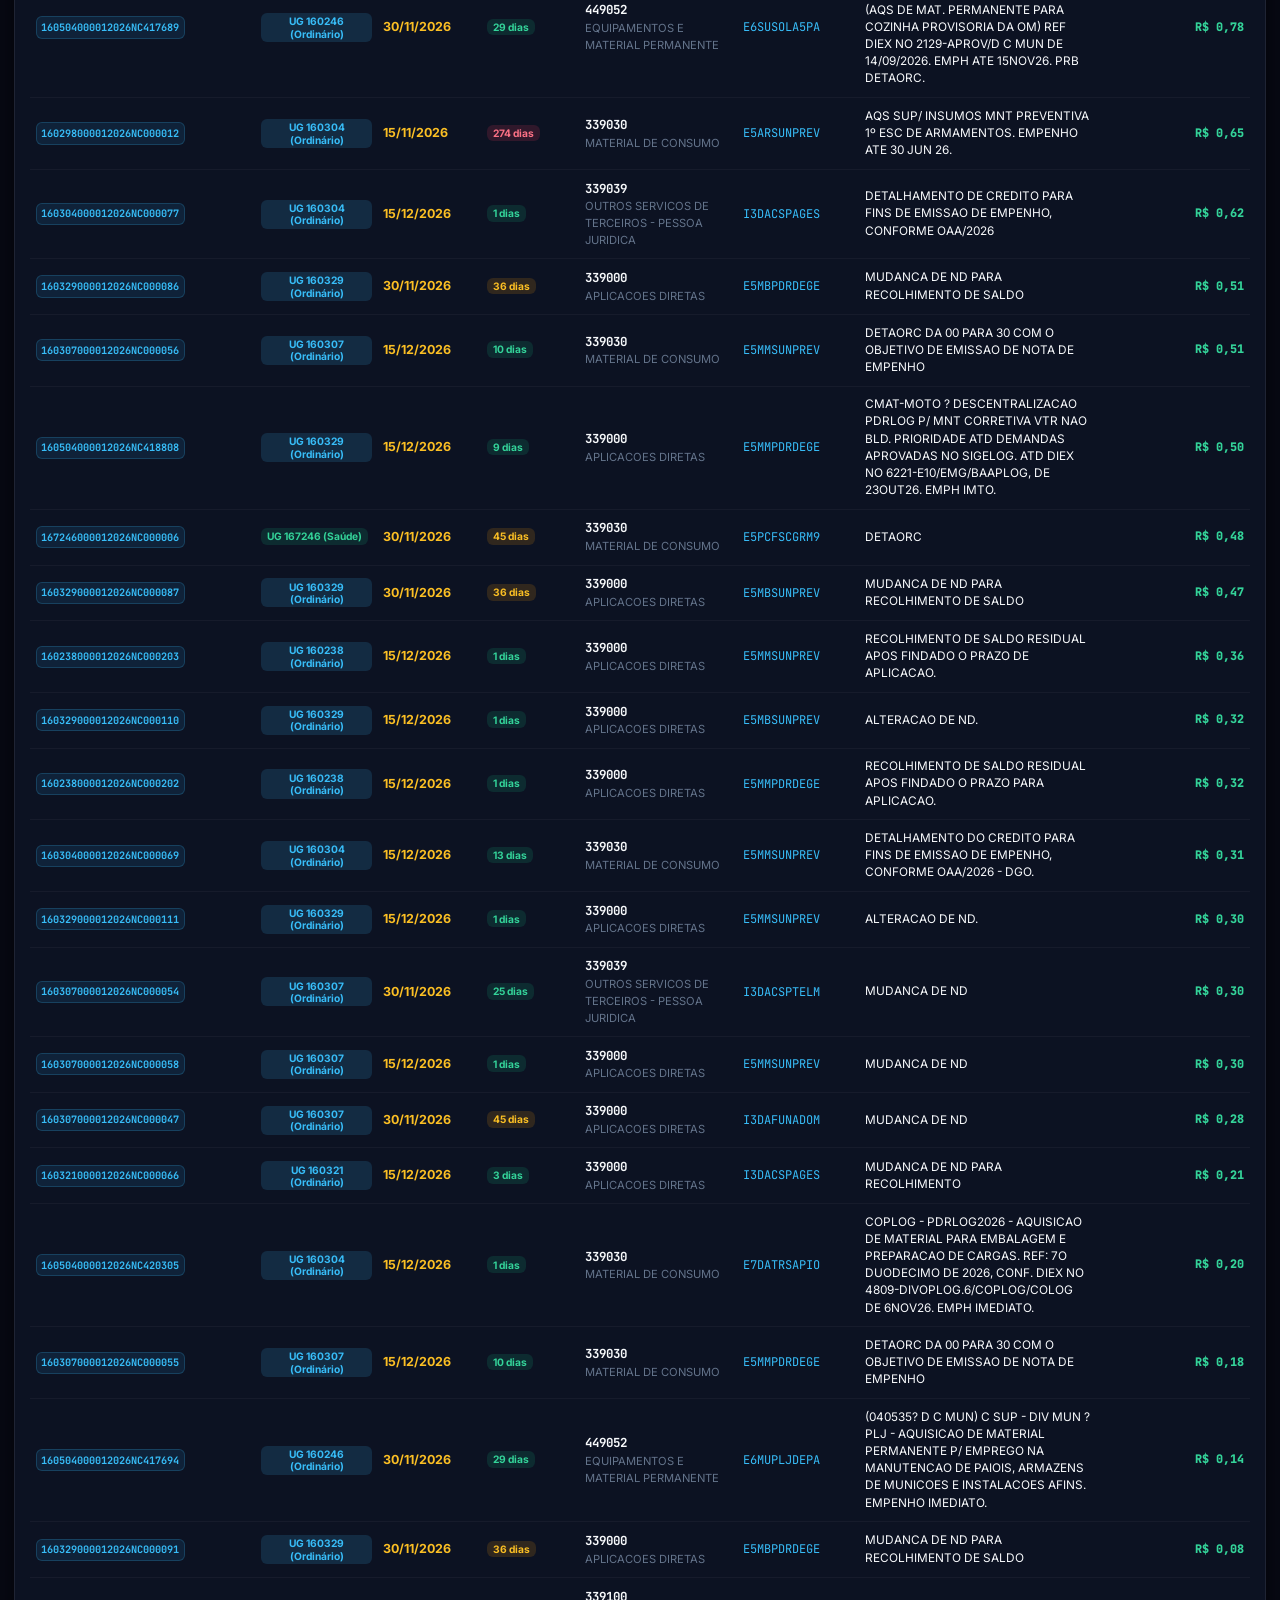
==== commit eda885ec: "fix(ui): ajuste responsivo das tabelas sem rolagem horizontal em desktop e mobile" ====
--- a/prototipo-v3/index.html
+++ b/prototipo-v3/index.html
@@ -11,7 +11,7 @@
   <link rel="preconnect" href="https://fonts.gstatic.com" crossorigin>
   <link href="https://fonts.googleapis.com/css2?family=Inter:wght@400;500;600;700;800&family=JetBrains+Mono:wght@500;700;800&display=swap" rel="stylesheet">
   
-  <link rel="stylesheet" href="styles.css?v=3.8">
+  <link rel="stylesheet" href="styles.css?v=3.9">
 </head>
 <body>
 
@@ -626,8 +626,8 @@
   <!-- Scripts -->
   <script src="exceljs.min.js"></script>
   <script src="xlsx.full.min.js"></script>
-  <script src="dashboard-data.js?v=3.8"></script>
-  <script src="motion-background.js?v=3.8"></script>
-  <script src="dashboard-app.js?v=3.8"></script>
+  <script src="dashboard-data.js?v=3.9"></script>
+  <script src="motion-background.js?v=3.9"></script>
+  <script src="dashboard-app.js?v=3.9"></script>
 </body>
 </html>
--- a/prototipo-v3/styles.css
+++ b/prototipo-v3/styles.css
@@ -84,9 +84,9 @@
 }
 
 .app-container {
-  max-width: 1540px;
+  max-width: min(98vw, 1860px);
   margin: 0 auto;
-  padding: 1.25rem 2rem 5rem 2rem;
+  padding: 1rem 1.25rem 3.5rem 1.25rem;
   position: relative;
   z-index: 1;
 }
@@ -1142,10 +1142,15 @@
 }
 
 .badge-pill {
+  display: inline-flex;
+  align-items: center;
+  justify-content: center;
   padding: 0.15rem 0.55rem;
   border-radius: 6px;
   font-size: 0.72rem;
   font-weight: 700;
+  white-space: nowrap;
+  line-height: 1.2;
 }
 
 .badge-emerald { background: rgba(16, 185, 129, 0.15); color: var(--text-emerald); }
@@ -1244,9 +1249,10 @@
   -webkit-backdrop-filter: var(--glass-blur);
   border: 1px solid var(--border-subtle);
   border-radius: 20px;
-  padding: 1.5rem;
+  padding: 1.25rem;
   box-shadow: var(--glass-shadow);
   margin-bottom: 2rem;
+  overflow: hidden;
 }
 
 .table-toolbar {
@@ -1305,32 +1311,39 @@
 }
 
 .table-wrapper {
-  overflow-x: auto;
+  width: 100%;
+  overflow-x: hidden;
 }
 
 .data-table {
   width: 100%;
+  table-layout: fixed;
   border-collapse: separate;
   border-spacing: 0;
-  font-size: 0.825rem;
+  font-size: 0.81rem;
   text-align: left;
 }
 
 .data-table th {
-  padding: 0.75rem 0.9rem;
+  padding: 0.65rem 0.6rem;
   background: rgba(255, 255, 255, 0.02);
   color: var(--text-muted);
   font-weight: 600;
-  font-size: 0.72rem;
+  font-size: 0.7rem;
   text-transform: uppercase;
-  letter-spacing: 0.05em;
+  letter-spacing: 0.04em;
+  line-height: 1.25;
+  overflow-wrap: break-word;
   border-bottom: 1px solid var(--border-subtle);
 }
 
 .data-table td {
-  padding: 0.85rem 0.9rem;
+  padding: 0.75rem 0.6rem;
   border-bottom: 1px solid rgba(255, 255, 255, 0.04);
   vertical-align: middle;
+  overflow-wrap: anywhere;
+  word-break: break-word;
+  min-width: 0;
 }
 
 .data-table tr {
@@ -1338,19 +1351,35 @@
   transition: background var(--motion-duration-snappy) var(--motion-easing-kinetic);
 }
 
+.data-table td button,
+.data-table td a {
+  overflow-wrap: normal;
+  word-break: normal;
+}
+
 .data-table tr:hover td {
   background: rgba(56, 189, 248, 0.06);
 }
 
 .nc-code-pill {
+  display: inline-block;
+  max-width: 100%;
   font-family: var(--font-mono);
-  font-size: 0.75rem;
+  font-size: 0.72rem;
   font-weight: 700;
   color: var(--text-accent);
   background: rgba(56, 189, 248, 0.1);
-  padding: 0.2rem 0.45rem;
+  padding: 0.2rem 0.42rem;
   border-radius: 6px;
   border: 1px solid rgba(56, 189, 248, 0.2);
+  white-space: nowrap;
+}
+
+.finalidade-truncate {
+  white-space: normal;
+  overflow-wrap: anywhere;
+  word-break: break-word;
+  line-height: 1.45;
 }
 
 /* Cards do Resumo Diário */
@@ -1461,7 +1490,7 @@
   user-select: none;
   transition: color var(--motion-duration-snappy) var(--motion-easing-kinetic),
               background var(--motion-duration-snappy) var(--motion-easing-kinetic);
-  white-space: nowrap;
+  white-space: normal;
 }
 
 .data-table th.sortable-th:hover {
@@ -1501,8 +1530,10 @@
    ========================================================================== */
 .nc-item-clickable {
   display: flex;
+  flex-wrap: wrap;
   justify-content: space-between;
   align-items: center;
+  gap: 0.45rem 1rem;
   font-size: 0.78rem;
   padding: 0.55rem 0.75rem;
   border-radius: 8px;
@@ -1512,6 +1543,27 @@
               border-color var(--motion-duration-snappy) var(--motion-easing-kinetic),
               transform var(--motion-duration-snappy) var(--motion-easing-kinetic);
   margin-bottom: 0.25rem;
+}
+
+.nc-item-clickable > div {
+  min-width: 0;
+  max-width: 100%;
+  flex-wrap: wrap;
+}
+
+.nc-item-clickable > div:last-child {
+  flex: 1 1 280px;
+  justify-content: flex-end;
+}
+
+.nc-item-clickable .nc-resumo-desc {
+  flex: 1 1 200px;
+  min-width: 0;
+  white-space: normal;
+  overflow-wrap: anywhere;
+  word-break: break-word;
+  line-height: 1.38;
+  color: var(--text-muted);
 }
 
 .nc-item-clickable:hover {
@@ -2127,3 +2179,318 @@
   border-color: var(--unit-accent) !important;
   font-weight: 700 !important;
 }
+
+/* ==========================================================================
+   TABELAS RESPONSIVAS SEM ROLAGEM HORIZONTAL (DESKTOP + TABLET + MOBILE)
+   ========================================================================== */
+
+/* UG Gestora pode quebrar "(Ordinário)" / "(Saúde)" em 2 linhas como pill compacto */
+#tab-creditos-tela .data-table tbody td:nth-child(2):not([colspan]) .badge-pill {
+  white-space: normal;
+  text-align: center;
+  line-height: 1.2;
+}
+
+/* Larguras proporcionais desktop (>= 1367px) */
+#tab-creditos-tela .data-table thead th:nth-child(1) { width: 15.5%; } /* Nota de Crédito */
+#tab-creditos-tela .data-table thead th:nth-child(2) { width: 9.5%; }  /* UG Gestora */
+#tab-creditos-tela .data-table thead th:nth-child(3) { width: 8%; }    /* Prazo Limite */
+#tab-creditos-tela .data-table thead th:nth-child(4) { width: 7.5%; }  /* Dias em Tela */
+#tab-creditos-tela .data-table thead th:nth-child(5) { width: 13.5%; } /* ND */
+#tab-creditos-tela .data-table thead th:nth-child(6) { width: 9.5%; }  /* PI */
+#tab-creditos-tela .data-table thead th:nth-child(7) { width: 26%; }   /* Objeto / Finalidade */
+#tab-creditos-tela .data-table thead th:nth-child(8) { width: 10.5%; } /* Saldo em Tela */
+
+#tab-ranqueamento .data-table thead th:nth-child(1) { width: 6%; }    /* Posição */
+#tab-ranqueamento .data-table thead th:nth-child(2) { width: 19%; }   /* OM */
+#tab-ranqueamento .data-table thead th:nth-child(3) { width: 12%; }   /* Dotação Recebida */
+#tab-ranqueamento .data-table thead th:nth-child(4) { width: 12%; }   /* Empenhado */
+#tab-ranqueamento .data-table thead th:nth-child(5) { width: 12%; }   /* Saldo Disponível */
+#tab-ranqueamento .data-table thead th:nth-child(6) { width: 12%; }   /* Liquidado */
+#tab-ranqueamento .data-table thead th:nth-child(7) { width: 9.5%; }  /* % Comprometido */
+#tab-ranqueamento .data-table thead th:nth-child(8) { width: 9.5%; }  /* % Liquidado */
+#tab-ranqueamento .data-table thead th:nth-child(9) { width: 8%; }    /* Navegar */
+
+#tab-rastreabilidade .data-table thead th:nth-child(1) { width: 16%; }   /* Nota de Crédito */
+#tab-rastreabilidade .data-table thead th:nth-child(2) { width: 10.5%; } /* Unidade */
+#tab-rastreabilidade .data-table thead th:nth-child(3) { width: 15%; }   /* ND */
+#tab-rastreabilidade .data-table thead th:nth-child(4) { width: 28.5%; } /* Finalidade */
+#tab-rastreabilidade .data-table thead th:nth-child(5) { width: 10.5%; } /* Dotação */
+#tab-rastreabilidade .data-table thead th:nth-child(6) { width: 10.5%; } /* Saldo */
+#tab-rastreabilidade .data-table thead th:nth-child(7) { width: 9%; }    /* % Executado */
+
+#tab-empenhos .data-table thead th:nth-child(1) { width: 16%; }   /* Nota de Empenho */
+#tab-empenhos .data-table thead th:nth-child(2) { width: 10%; }   /* Unidade */
+#tab-empenhos .data-table thead th:nth-child(3) { width: 27%; }   /* Credor */
+#tab-empenhos .data-table thead th:nth-child(4) { width: 15.5%; } /* Processo */
+#tab-empenhos .data-table thead th:nth-child(5) { width: 12%; }   /* Valor Empenhado */
+#tab-empenhos .data-table thead th:nth-child(6) { width: 9.5%; }  /* Emissão */
+#tab-empenhos .data-table thead th:nth-child(7) { width: 10%; }   /* Status */
+
+/* Notebooks e monitores compactos (1024px - 1366px): tudo inteiro na tela sem cortar códigos/valores */
+@media (max-width: 1366px) and (min-width: 900px) {
+  .app-container {
+    max-width: 100%;
+    padding: 0.9rem 0.9rem 3rem 0.9rem;
+  }
+
+  .table-panel {
+    padding: 0.9rem;
+    border-radius: 16px;
+  }
+
+  .data-table {
+    font-size: 0.74rem;
+  }
+
+  .data-table th {
+    padding: 0.55rem 0.36rem;
+    font-size: 0.64rem;
+    letter-spacing: 0.02em;
+  }
+
+  .data-table td {
+    padding: 0.6rem 0.36rem;
+  }
+
+  .nc-code-pill {
+    font-size: 0.64rem;
+    padding: 0.15rem 0.3rem;
+  }
+
+  .badge-pill {
+    font-size: 0.64rem;
+    padding: 0.14rem 0.38rem;
+  }
+
+  #tab-creditos-tela .data-table thead th:nth-child(1) { width: 18.5%; }
+  #tab-creditos-tela .data-table thead th:nth-child(2) { width: 10%; }
+  #tab-creditos-tela .data-table thead th:nth-child(3) { width: 8.5%; }
+  #tab-creditos-tela .data-table thead th:nth-child(4) { width: 8%; }
+  #tab-creditos-tela .data-table thead th:nth-child(5) { width: 13%; }
+  #tab-creditos-tela .data-table thead th:nth-child(6) { width: 10%; }
+  #tab-creditos-tela .data-table thead th:nth-child(7) { width: 19.5%; }
+  #tab-creditos-tela .data-table thead th:nth-child(8) { width: 12.5%; }
+
+  #tab-creditos-tela .data-table tbody td:nth-child(8):not([colspan]),
+  #tab-creditos-tela .data-table tbody td:nth-child(8):not([colspan]) strong,
+  #tab-creditos-tela .data-table tbody td:nth-child(8):not([colspan]) span {
+    font-size: 0.74rem !important;
+    white-space: nowrap;
+  }
+
+  #tab-ranqueamento .data-table thead th:nth-child(1) { width: 5.5%; }
+  #tab-ranqueamento .data-table thead th:nth-child(2) { width: 16%; }
+  #tab-ranqueamento .data-table thead th:nth-child(3) { width: 12.5%; }
+  #tab-ranqueamento .data-table thead th:nth-child(4) { width: 12.5%; }
+  #tab-ranqueamento .data-table thead th:nth-child(5) { width: 12%; }
+  #tab-ranqueamento .data-table thead th:nth-child(6) { width: 12.5%; }
+  #tab-ranqueamento .data-table thead th:nth-child(7) { width: 11%; }
+  #tab-ranqueamento .data-table thead th:nth-child(8) { width: 9.5%; }
+  #tab-ranqueamento .data-table thead th:nth-child(9) { width: 8.5%; }
+
+  #tab-ranqueamento .data-table tbody td:nth-child(n+3):nth-child(-n+8):not([colspan]),
+  #tab-rastreabilidade .data-table tbody td:nth-child(n+5):not([colspan]),
+  #tab-empenhos .data-table tbody td:nth-child(5):not([colspan]),
+  #tab-empenhos .data-table tbody td:nth-child(6):not([colspan]) {
+    white-space: nowrap;
+  }
+
+  #tab-rastreabilidade .data-table thead th:nth-child(1) { width: 18.5%; }
+  #tab-rastreabilidade .data-table thead th:nth-child(2) { width: 10.5%; }
+  #tab-rastreabilidade .data-table thead th:nth-child(3) { width: 14%; }
+  #tab-rastreabilidade .data-table thead th:nth-child(4) { width: 23%; }
+  #tab-rastreabilidade .data-table thead th:nth-child(5) { width: 12%; }
+  #tab-rastreabilidade .data-table thead th:nth-child(6) { width: 12%; }
+  #tab-rastreabilidade .data-table thead th:nth-child(7) { width: 10%; }
+
+  #tab-empenhos .data-table thead th:nth-child(1) { width: 18.5%; }
+  #tab-empenhos .data-table thead th:nth-child(2) { width: 10%; }
+  #tab-empenhos .data-table thead th:nth-child(3) { width: 23%; }
+  #tab-empenhos .data-table thead th:nth-child(4) { width: 15%; }
+  #tab-empenhos .data-table thead th:nth-child(5) { width: 12.5%; }
+  #tab-empenhos .data-table thead th:nth-child(6) { width: 10%; }
+  #tab-empenhos .data-table thead th:nth-child(7) { width: 11%; }
+}
+
+@media (max-width: 1180px) and (min-width: 900px) {
+  #tab-ranqueamento .data-table {
+    font-size: 0.69rem;
+  }
+
+  #tab-ranqueamento .data-table th {
+    font-size: 0.6rem;
+    padding: 0.5rem 0.25rem;
+  }
+
+  #tab-ranqueamento .data-table td {
+    padding: 0.55rem 0.25rem;
+  }
+
+  #tab-ranqueamento .data-table td button {
+    font-size: 0.65rem;
+    padding: 0.3rem 0.4rem;
+  }
+}
+
+/* Tablet e Mobile (< 900px): cards empilhados em grid 2 colunas com rótulos inline */
+@media (max-width: 899px) {
+  .app-container {
+    max-width: 100%;
+    padding: 0.75rem 0.65rem 3rem 0.65rem;
+  }
+
+  .table-panel {
+    padding: 0.85rem;
+    border-radius: 16px;
+  }
+
+  .data-table,
+  .data-table tbody,
+  .data-table tr,
+  .data-table td {
+    display: block;
+    width: 100%;
+  }
+
+  .data-table thead {
+    display: none;
+  }
+
+  .data-table tbody tr {
+    display: grid;
+    grid-template-columns: repeat(2, minmax(0, 1fr));
+    gap: 0.55rem 0.75rem;
+    padding: 0.85rem 0.9rem;
+    margin-bottom: 0.75rem;
+    border-radius: 12px;
+    background: rgba(255, 255, 255, 0.025);
+    border: 1px solid var(--border-subtle);
+  }
+
+  .data-table tbody td {
+    display: flex;
+    flex-direction: column;
+    align-items: flex-start !important;
+    gap: 0.2rem;
+    padding: 0;
+    border-bottom: none !important;
+    text-align: left !important;
+    min-width: 0;
+  }
+
+  .data-table tbody td::before {
+    font-size: 0.63rem;
+    font-weight: 700;
+    text-transform: uppercase;
+    letter-spacing: 0.04em;
+    color: var(--text-muted);
+    line-height: 1.2;
+  }
+
+  .data-table tbody td[colspan] {
+    grid-column: 1 / -1;
+    align-items: center !important;
+    text-align: center !important;
+  }
+
+  .data-table tbody td[colspan]::before {
+    display: none !important;
+    content: none !important;
+  }
+
+  /* Colunas longas/chave ocupam largura total do card em ordem DOM (sem células órfãs) */
+  #tab-creditos-tela .data-table tbody td:nth-child(1),
+  #tab-creditos-tela .data-table tbody td:nth-child(5),
+  #tab-creditos-tela .data-table tbody td:nth-child(7),
+  #tab-creditos-tela .data-table tbody td:nth-child(8) {
+    grid-column: 1 / -1;
+  }
+
+  #tab-ranqueamento .data-table tbody td:nth-child(1),
+  #tab-ranqueamento .data-table tbody td:nth-child(2),
+  #tab-ranqueamento .data-table tbody td:nth-child(9) {
+    grid-column: 1 / -1;
+  }
+
+  #tab-rastreabilidade .data-table tbody td:nth-child(1),
+  #tab-rastreabilidade .data-table tbody td:nth-child(4),
+  #tab-rastreabilidade .data-table tbody td:nth-child(7) {
+    grid-column: 1 / -1;
+  }
+
+  #tab-empenhos .data-table tbody td:nth-child(1),
+  #tab-empenhos .data-table tbody td:nth-child(2),
+  #tab-empenhos .data-table tbody td:nth-child(3) {
+    grid-column: 1 / -1;
+  }
+
+  /* Rótulos por coluna */
+  #tab-creditos-tela .data-table tbody td:nth-child(1)::before { content: "Nota de Crédito"; }
+  #tab-creditos-tela .data-table tbody td:nth-child(2)::before { content: "UG Gestora"; }
+  #tab-creditos-tela .data-table tbody td:nth-child(3)::before { content: "Prazo Limite"; }
+  #tab-creditos-tela .data-table tbody td:nth-child(4)::before { content: "Dias em Tela"; }
+  #tab-creditos-tela .data-table tbody td:nth-child(5)::before { content: "Natureza de Despesa (ND)"; }
+  #tab-creditos-tela .data-table tbody td:nth-child(6)::before { content: "Plano Interno (PI)"; }
+  #tab-creditos-tela .data-table tbody td:nth-child(7)::before { content: "Objeto / Finalidade"; }
+  #tab-creditos-tela .data-table tbody td:nth-child(8)::before { content: "Saldo em Tela"; }
+
+  #tab-ranqueamento .data-table tbody td:nth-child(1)::before { content: "Posição"; }
+  #tab-ranqueamento .data-table tbody td:nth-child(2)::before { content: "Organização Militar (OM)"; }
+  #tab-ranqueamento .data-table tbody td:nth-child(3)::before { content: "Dotação Recebida"; }
+  #tab-ranqueamento .data-table tbody td:nth-child(4)::before { content: "Empenhado"; }
+  #tab-ranqueamento .data-table tbody td:nth-child(5)::before { content: "Saldo Disponível"; }
+  #tab-ranqueamento .data-table tbody td:nth-child(6)::before { content: "Liquidado"; }
+  #tab-ranqueamento .data-table tbody td:nth-child(7)::before { content: "% Comprometido"; }
+  #tab-ranqueamento .data-table tbody td:nth-child(8)::before { content: "% Liquidado"; }
+  #tab-ranqueamento .data-table tbody td:nth-child(9)::before { content: "Navegar"; }
+
+  #tab-rastreabilidade .data-table tbody td:nth-child(1)::before { content: "Nota de Crédito"; }
+  #tab-rastreabilidade .data-table tbody td:nth-child(2)::before { content: "Unidade (OMDS)"; }
+  #tab-rastreabilidade .data-table tbody td:nth-child(3)::before { content: "ND"; }
+  #tab-rastreabilidade .data-table tbody td:nth-child(4)::before { content: "Finalidade do Recurso"; }
+  #tab-rastreabilidade .data-table tbody td:nth-child(5)::before { content: "Dotação"; }
+  #tab-rastreabilidade .data-table tbody td:nth-child(6)::before { content: "Saldo Disponível"; }
+  #tab-rastreabilidade .data-table tbody td:nth-child(7)::before { content: "% Executado"; }
+
+  #tab-empenhos .data-table tbody td:nth-child(1)::before { content: "Nota de Empenho"; }
+  #tab-empenhos .data-table tbody td:nth-child(2)::before { content: "Unidade"; }
+  #tab-empenhos .data-table tbody td:nth-child(3)::before { content: "Credor (Razão Social / CNPJ)"; }
+  #tab-empenhos .data-table tbody td:nth-child(4)::before { content: "Processo Licitatório"; }
+  #tab-empenhos .data-table tbody td:nth-child(5)::before { content: "Valor Empenhado"; }
+  #tab-empenhos .data-table tbody td:nth-child(6)::before { content: "Emissão"; }
+  #tab-empenhos .data-table tbody td:nth-child(7)::before { content: "Status"; }
+
+  .nc-code-pill {
+    font-size: 0.7rem;
+    padding: 0.18rem 0.4rem;
+    overflow-wrap: anywhere;
+    white-space: normal;
+  }
+
+  .nc-item-clickable > div:last-child {
+    flex-basis: 100%;
+    justify-content: flex-start;
+  }
+
+  .ranking-controls,
+  .ranking-criteria-buttons {
+    flex-wrap: wrap !important;
+    max-width: 100%;
+    gap: 0.4rem;
+  }
+
+  html[data-theme="light"] .data-table tbody tr {
+    background: #ffffff !important;
+    border: 1px solid #cbd5e1 !important;
+    box-shadow: 0 2px 6px rgba(15, 23, 42, 0.05);
+  }
+
+  html[data-theme="light"] .data-table tbody td {
+    border-bottom: none !important;
+  }
+
+  html[data-theme="light"] .data-table tbody td::before {
+    color: #475569 !important;
+  }
+}
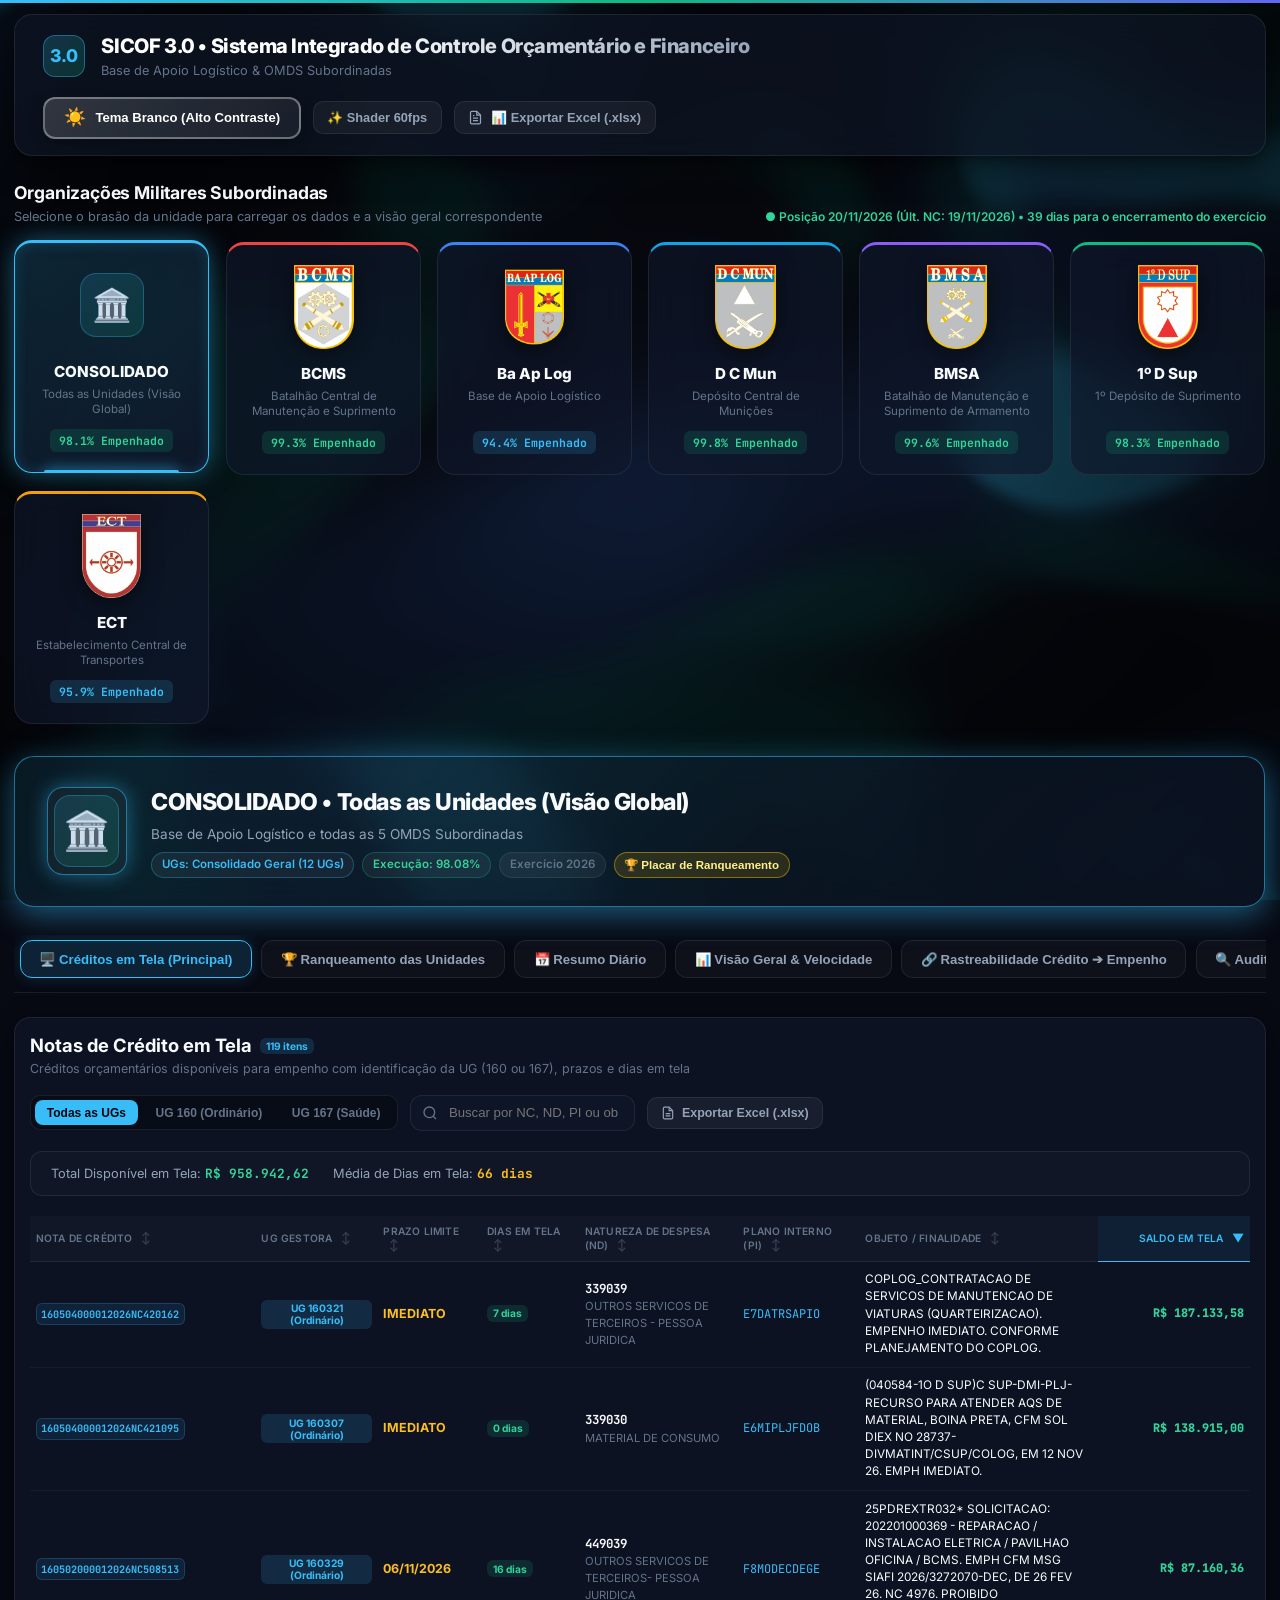
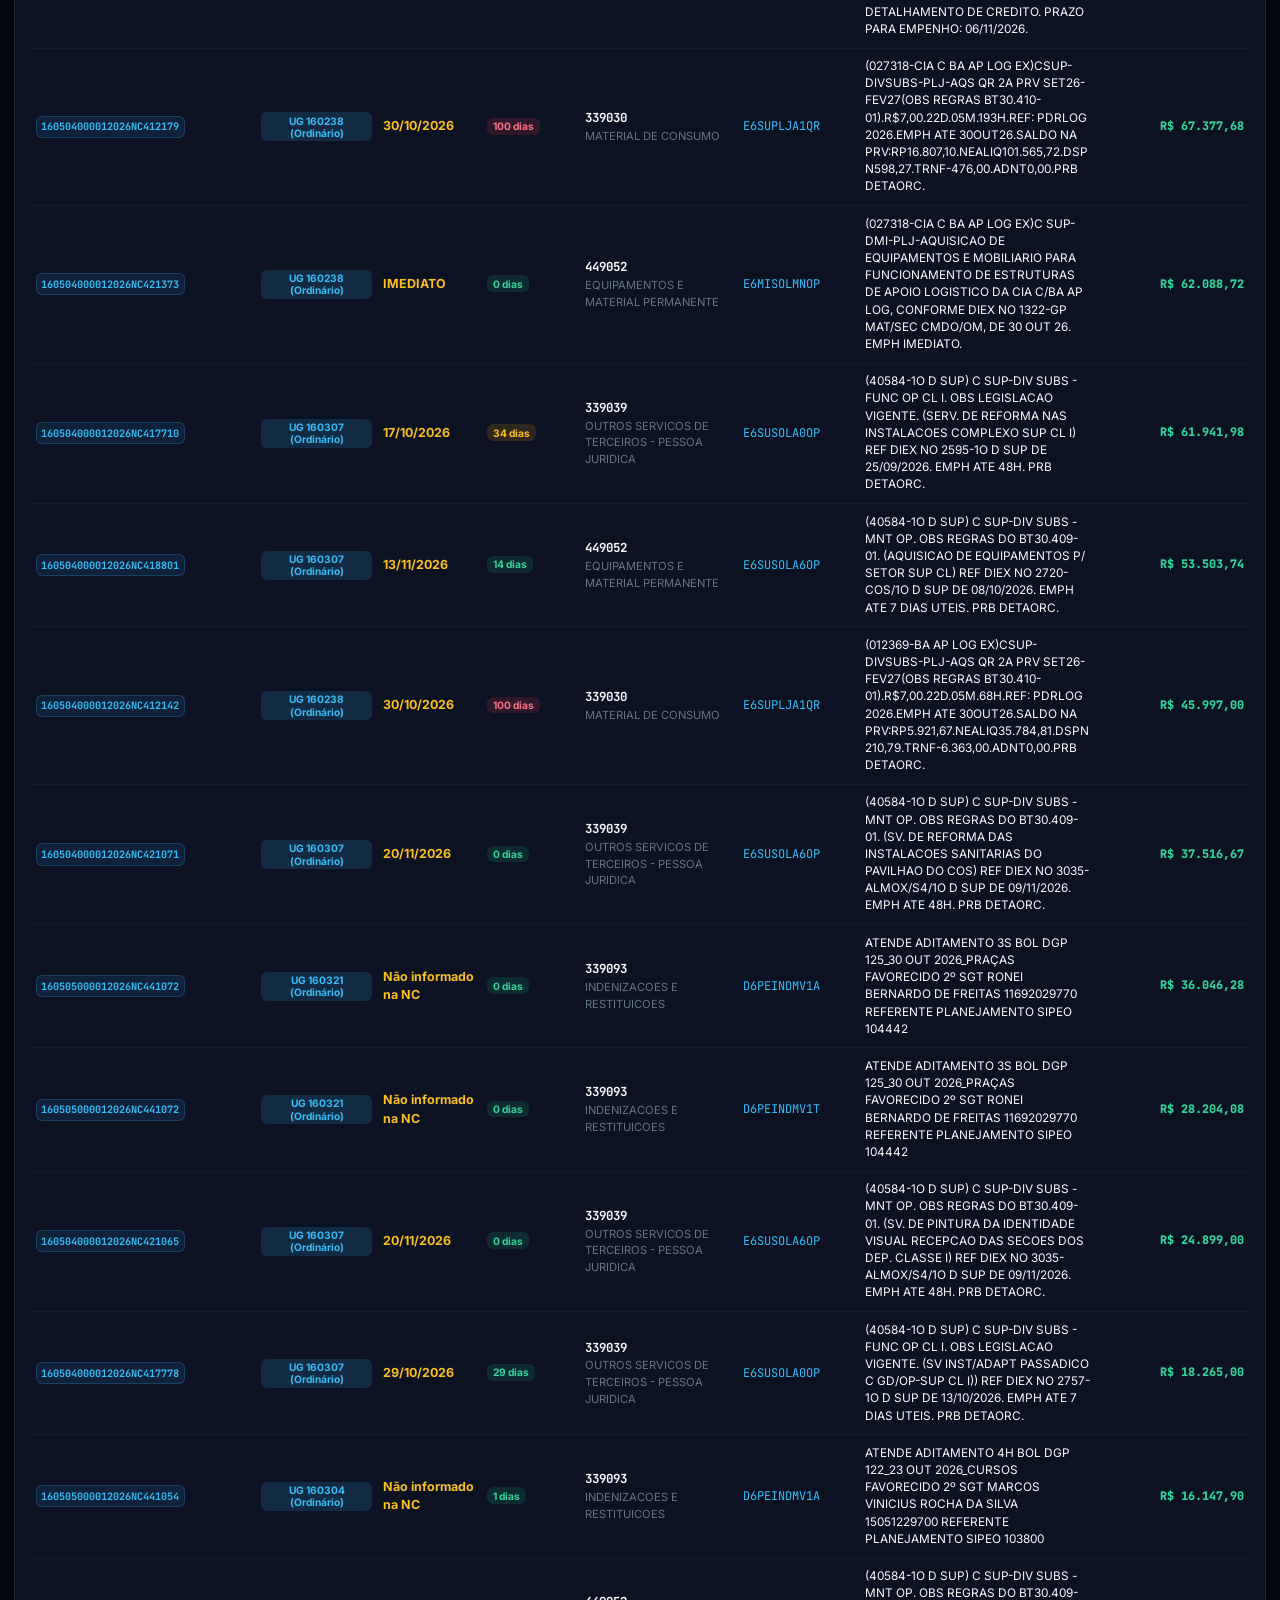
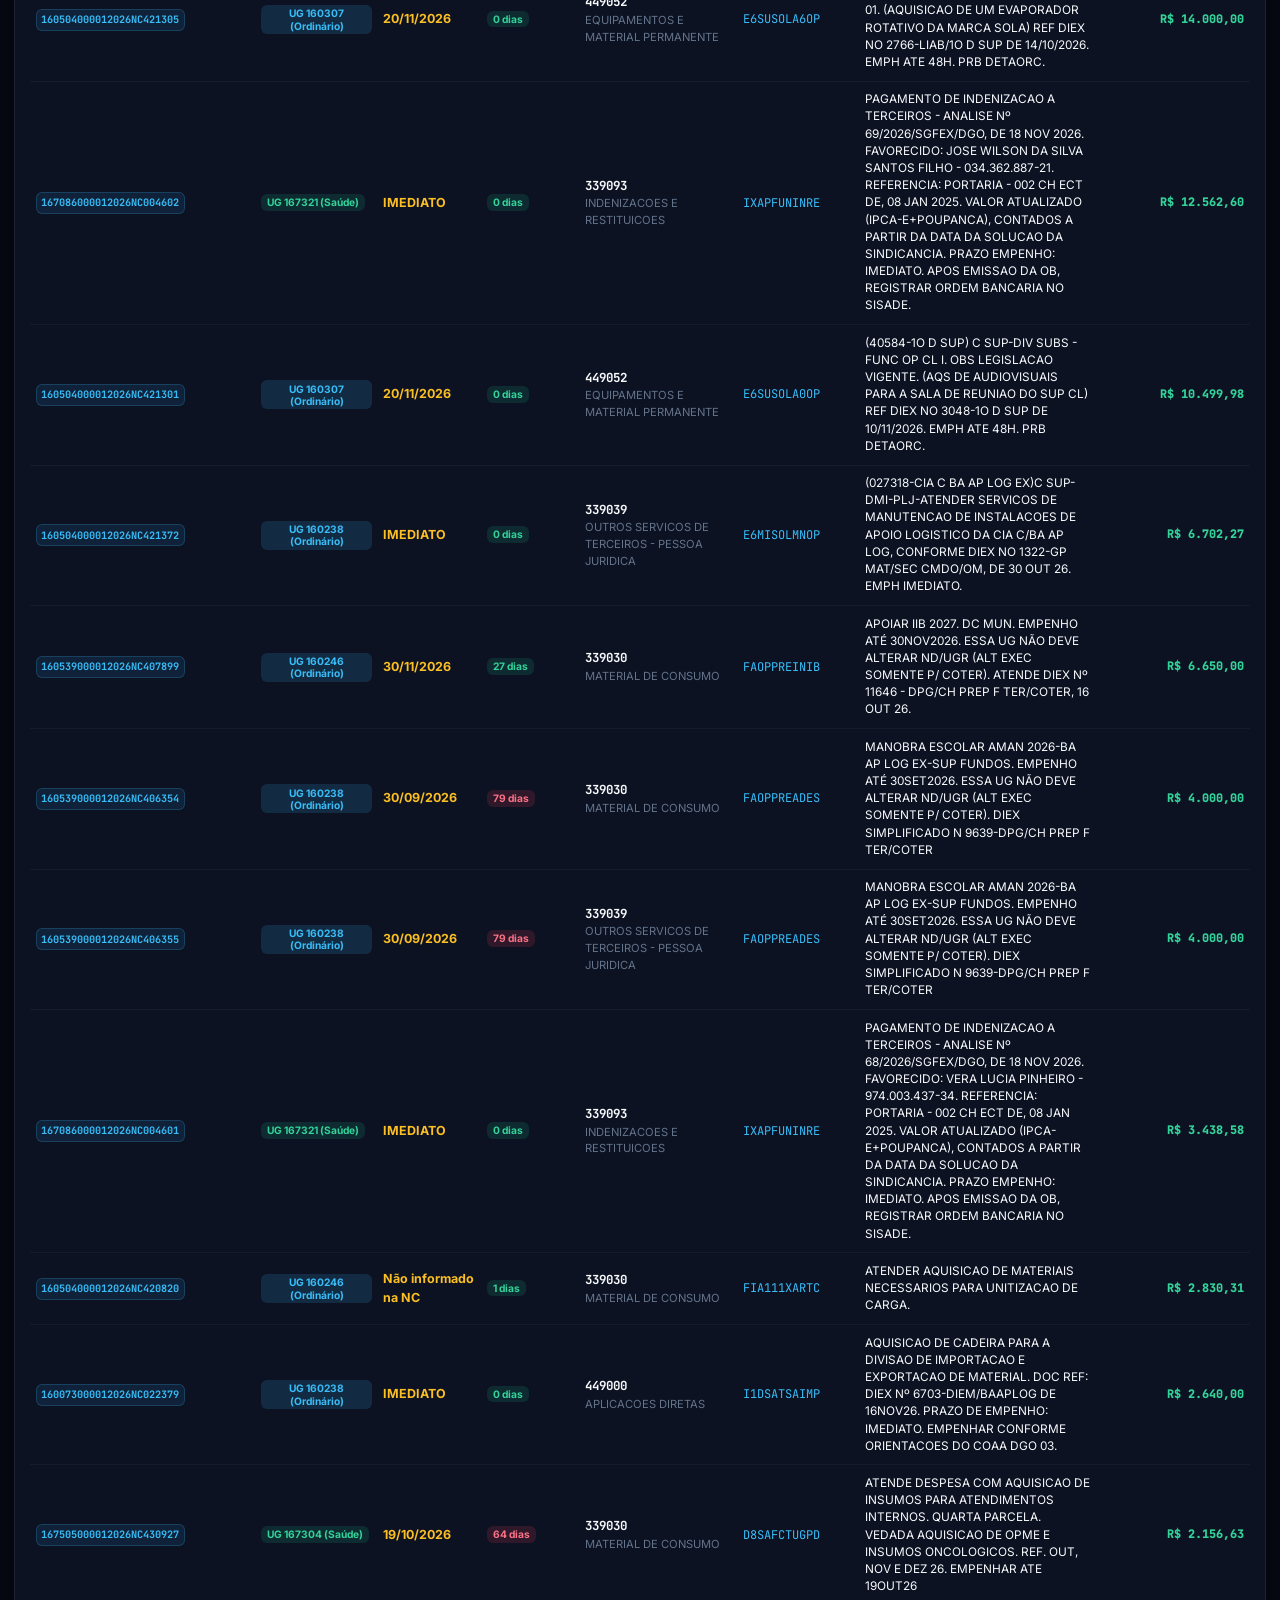
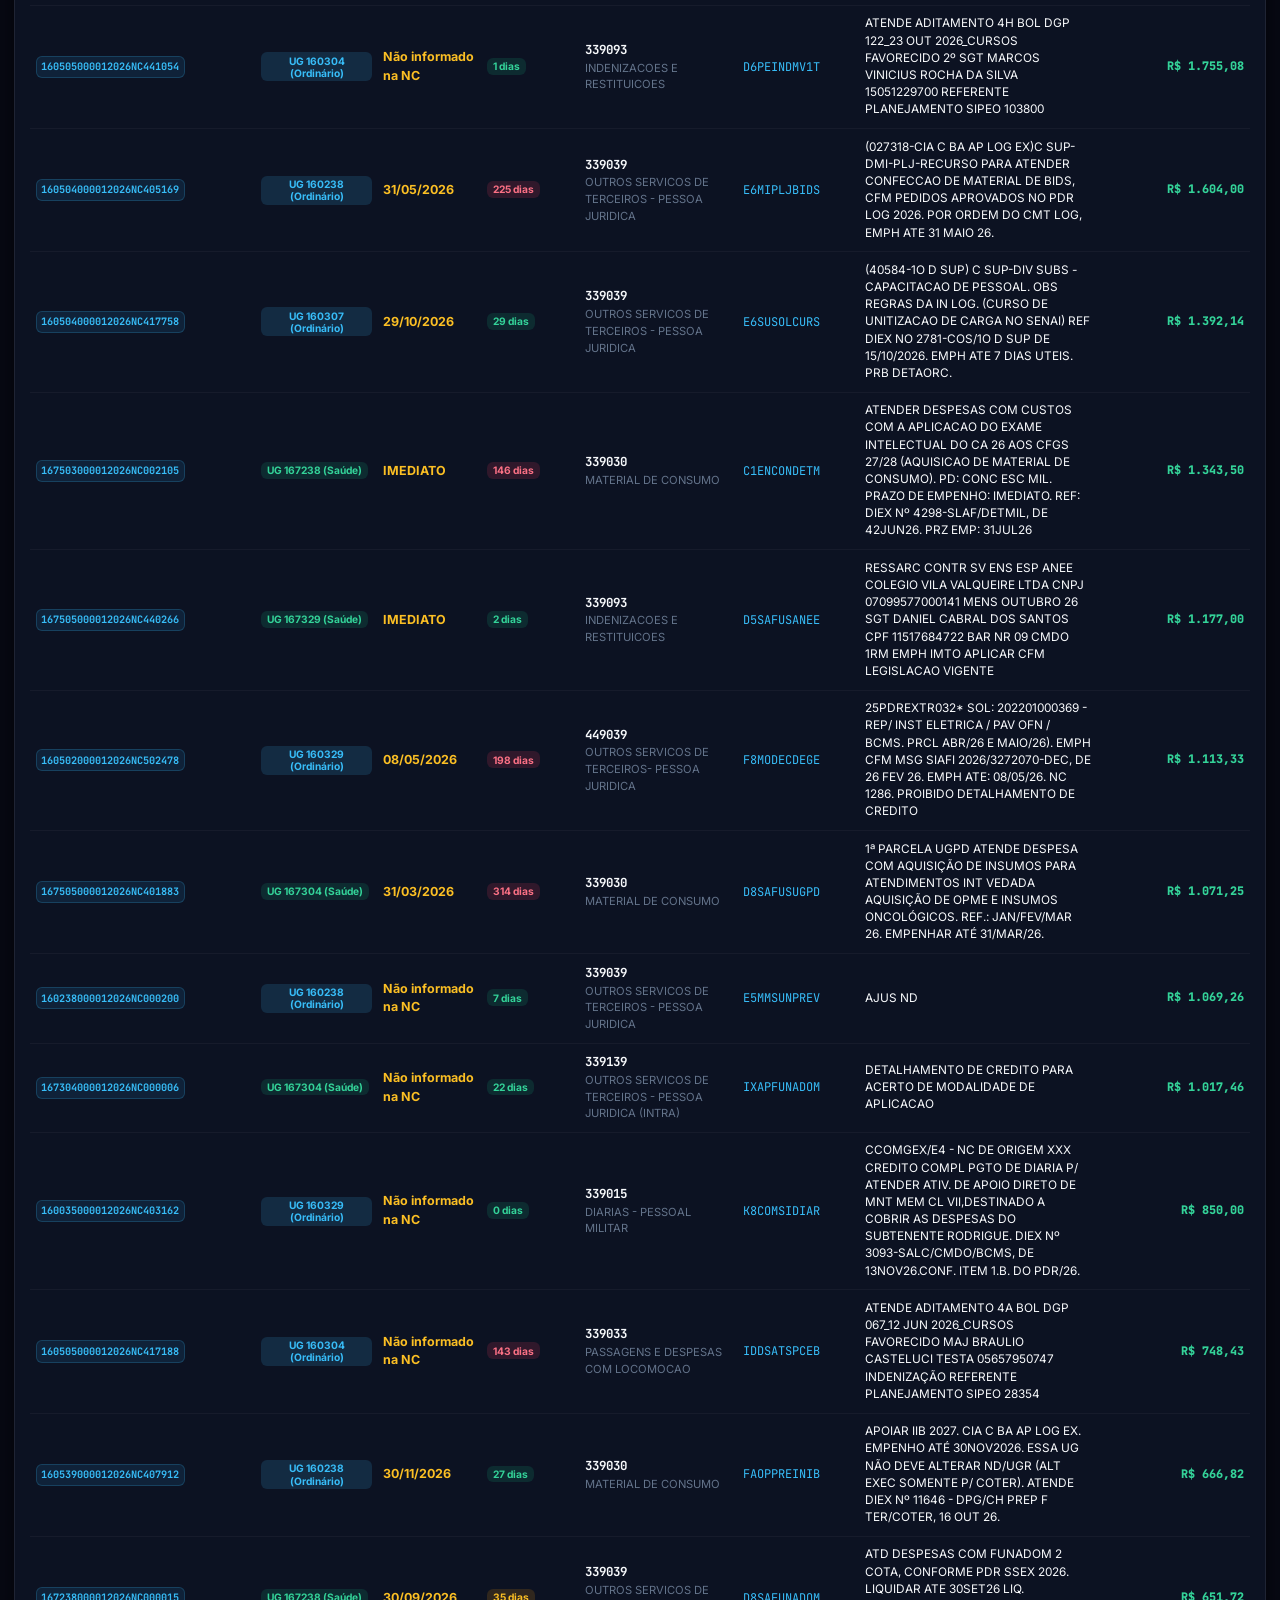
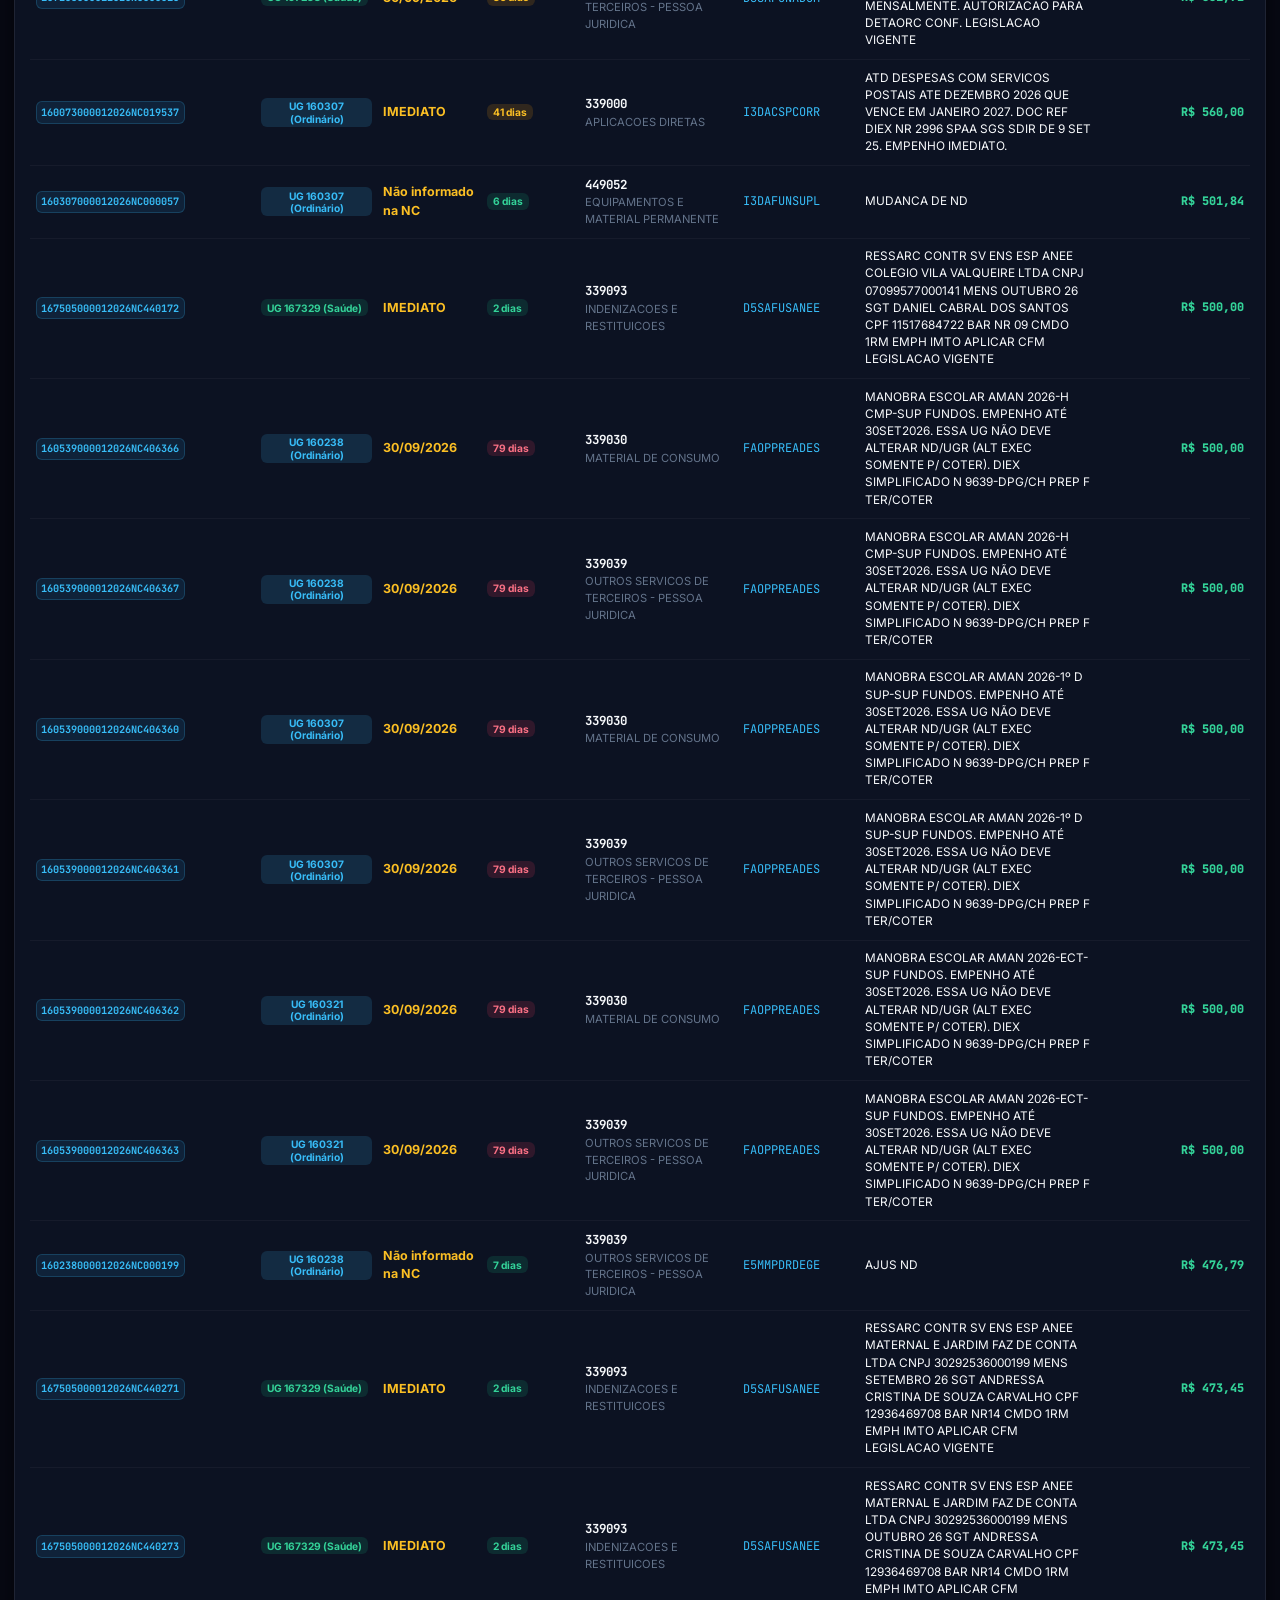
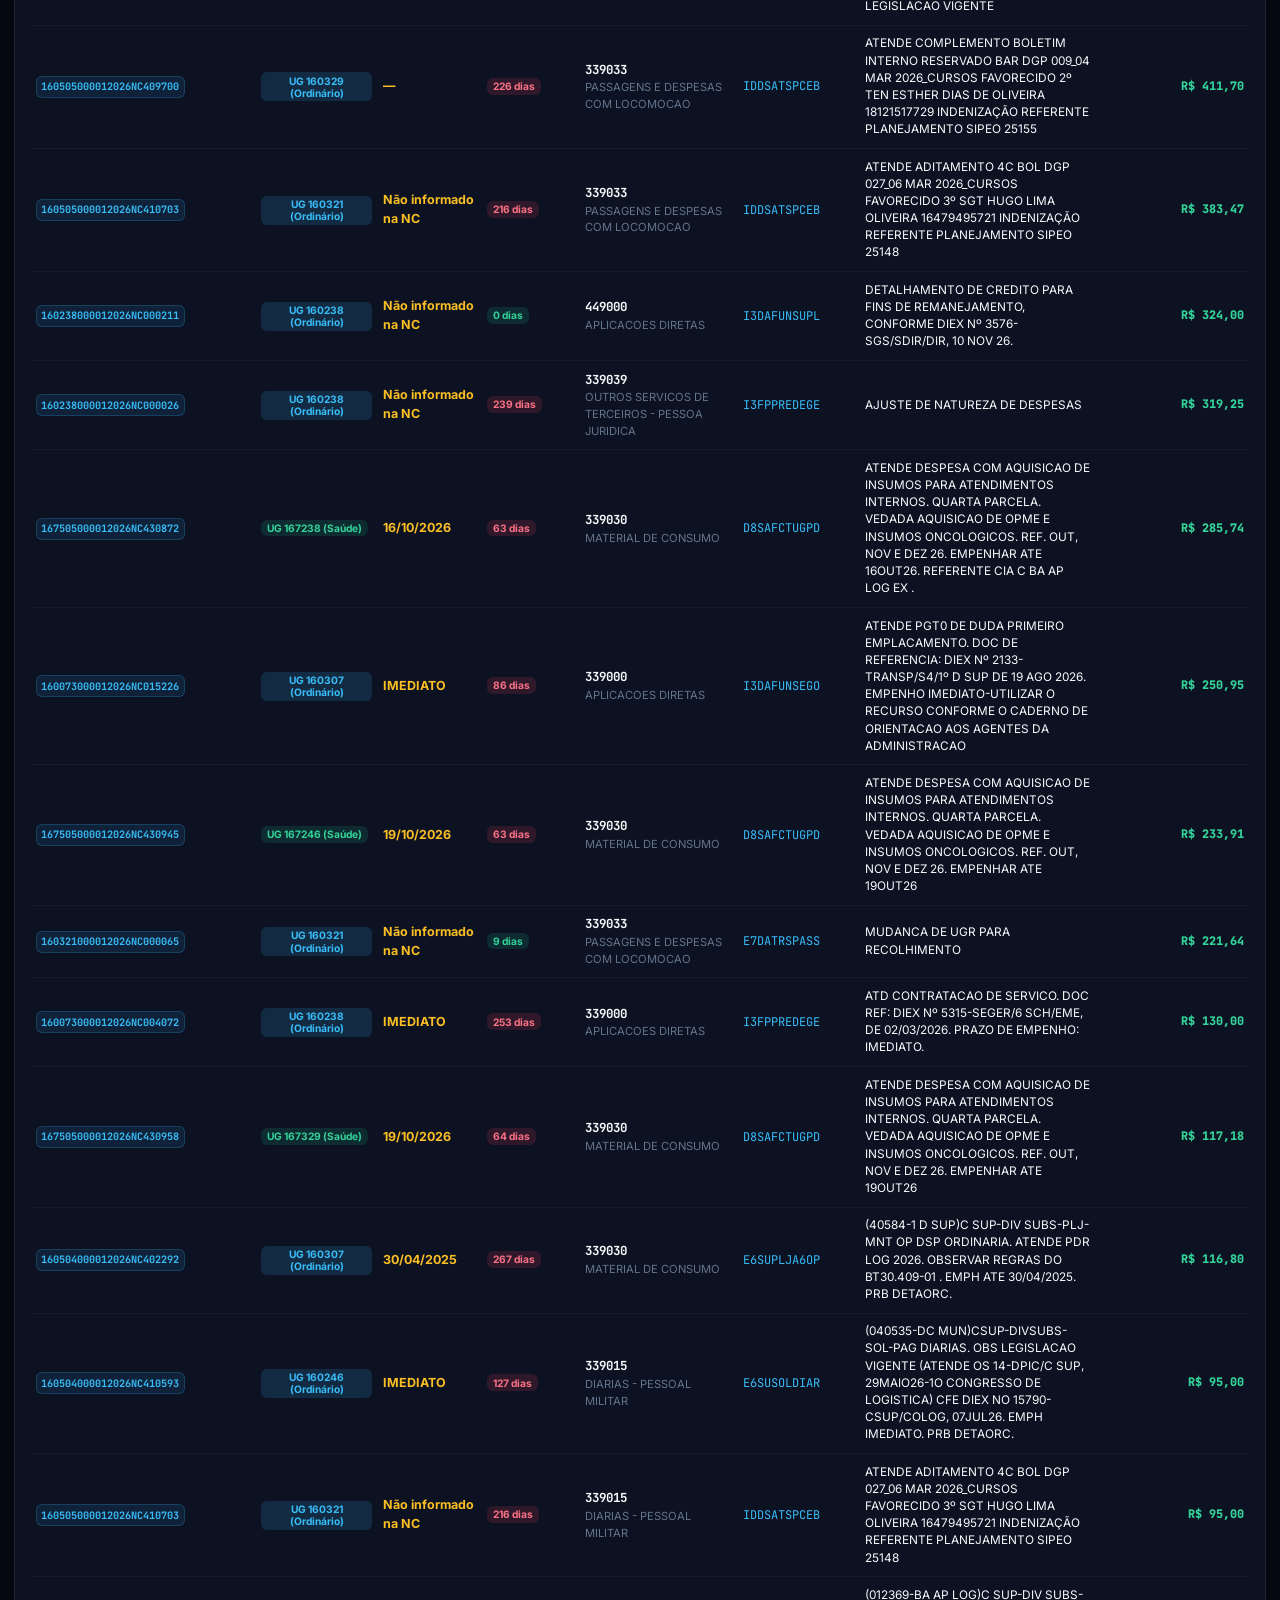
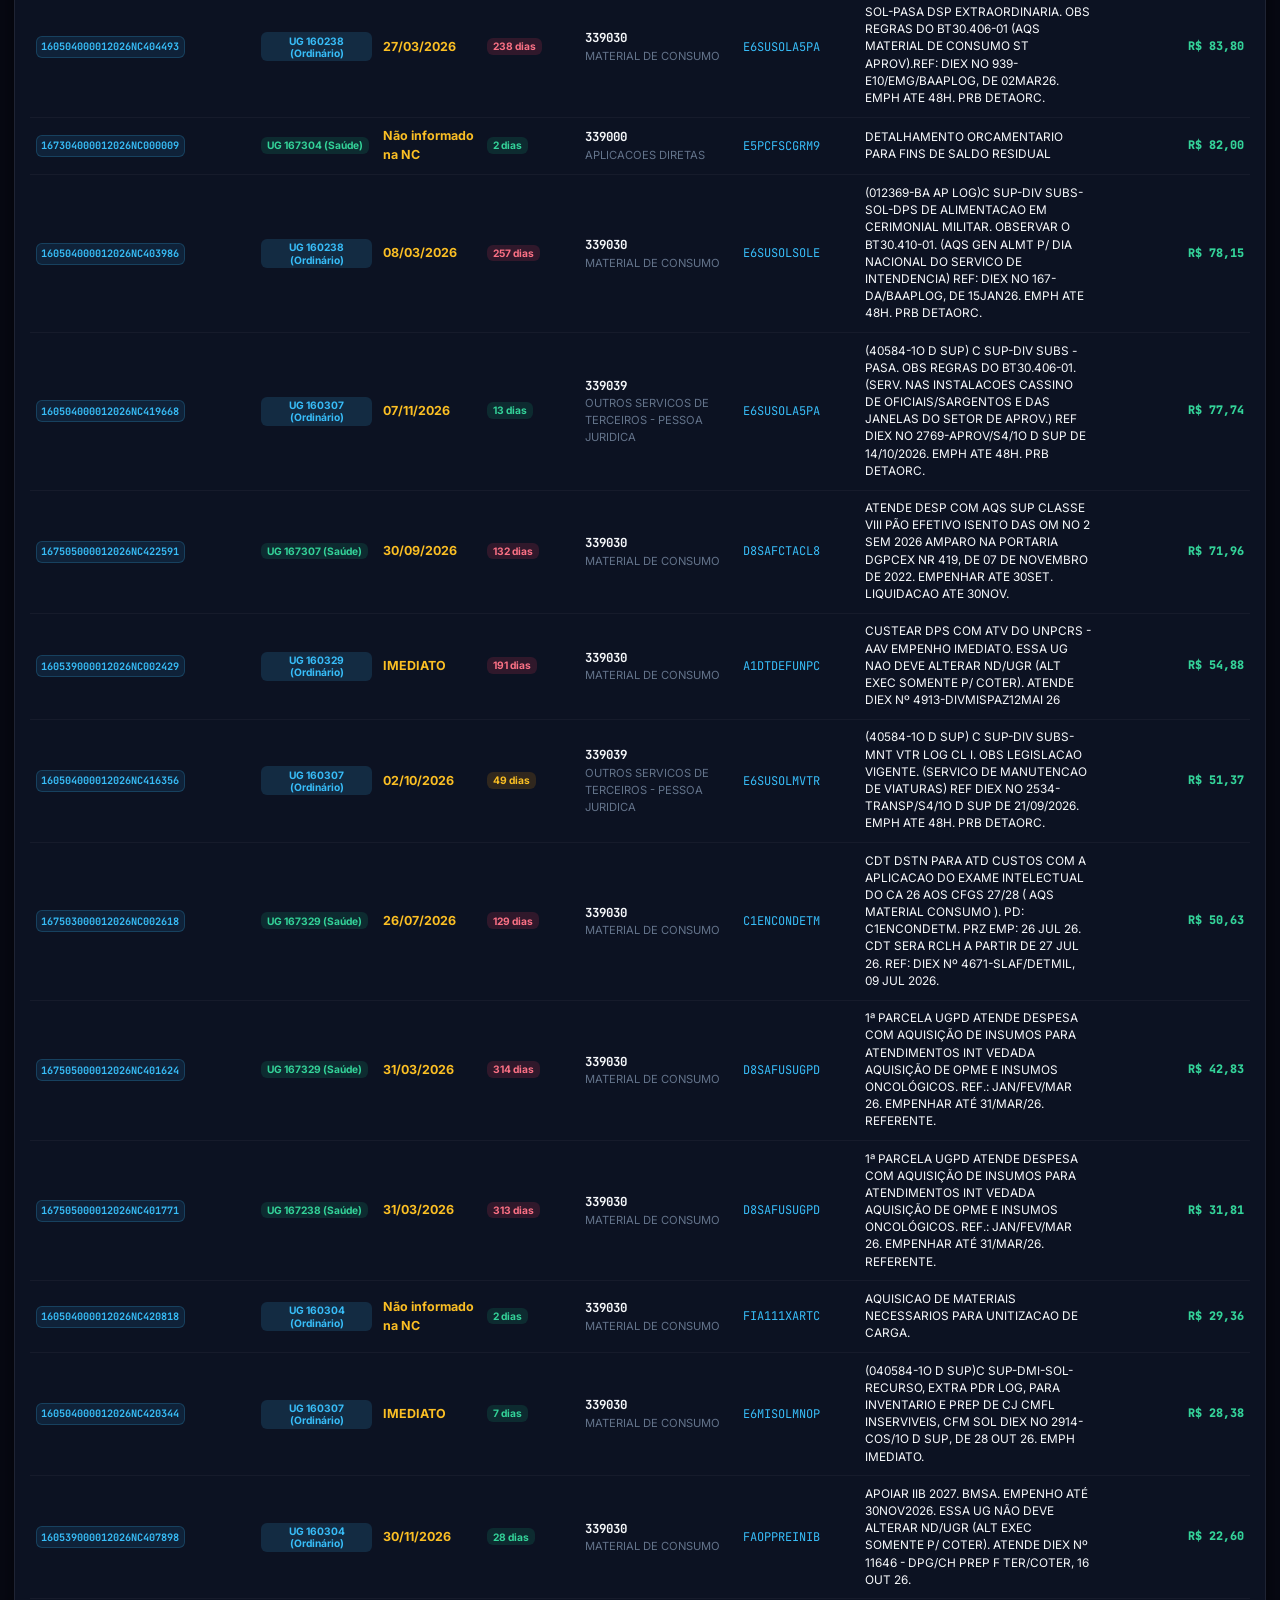
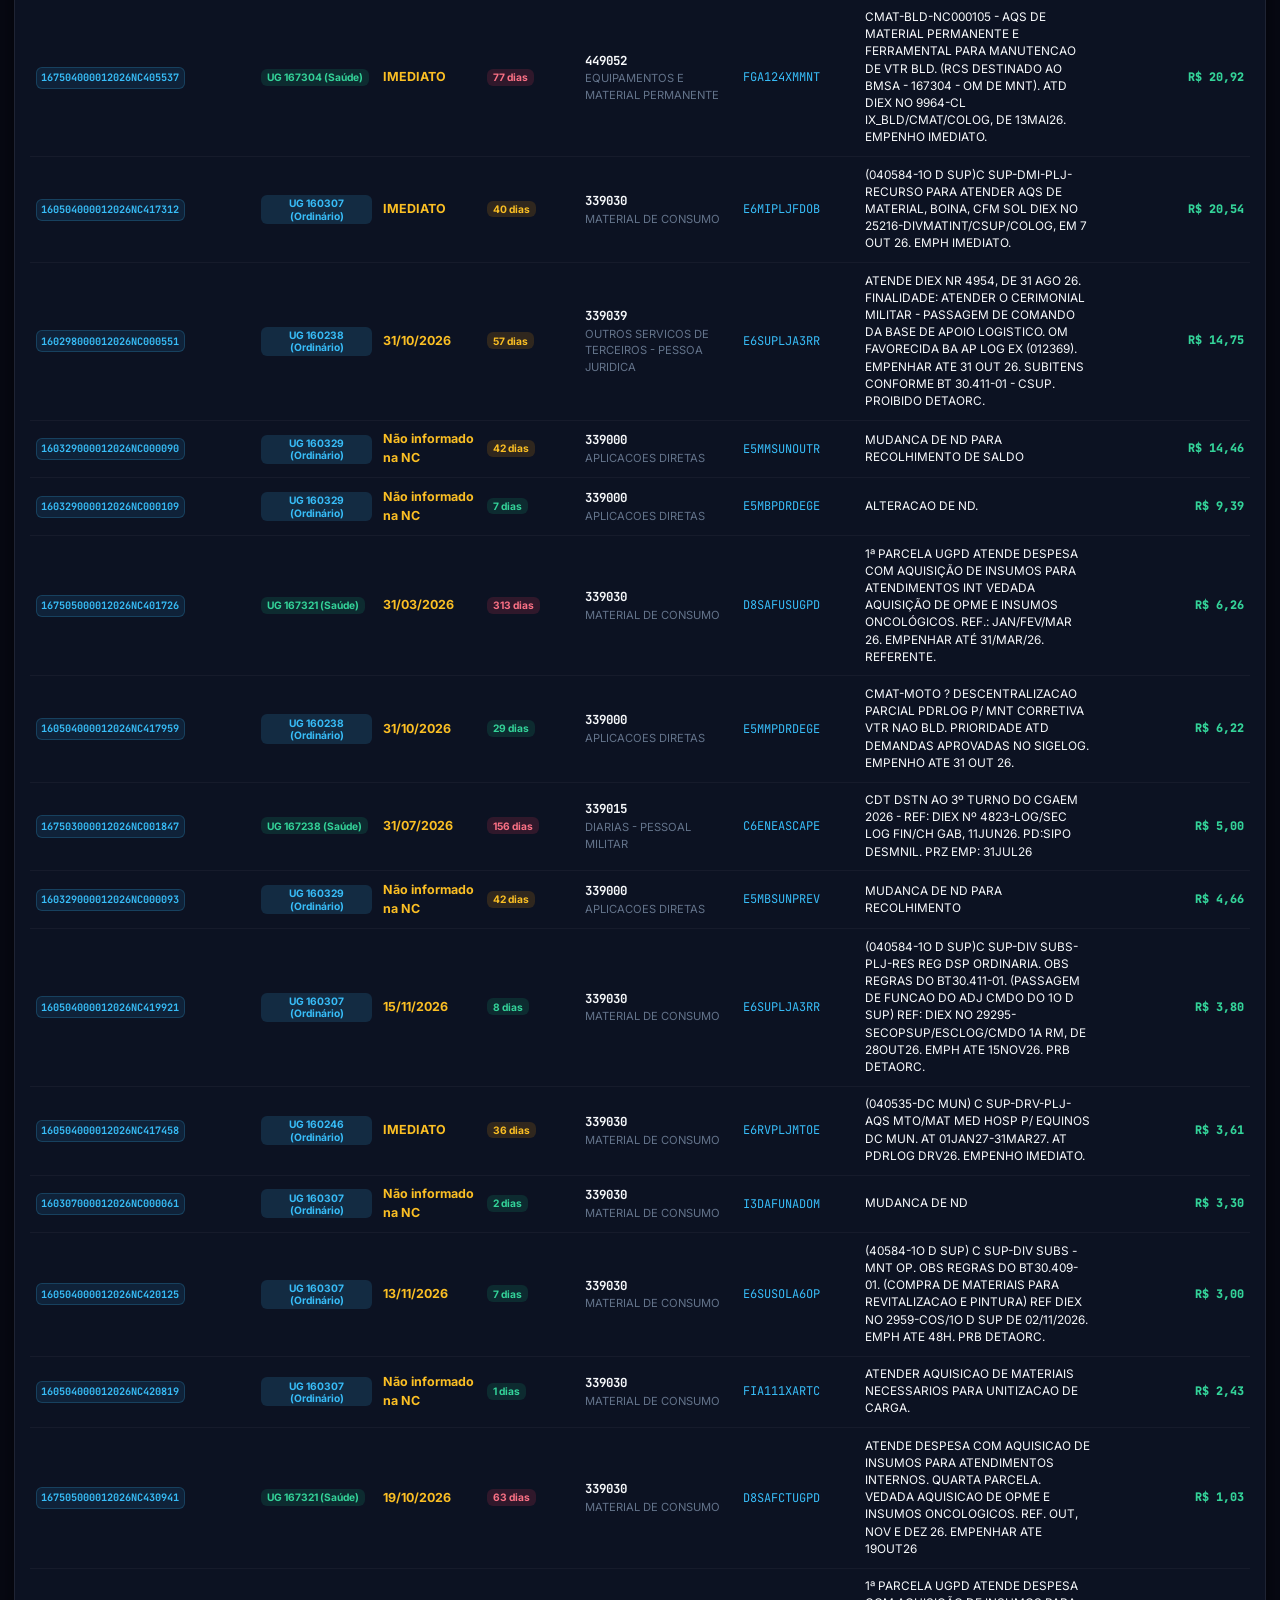
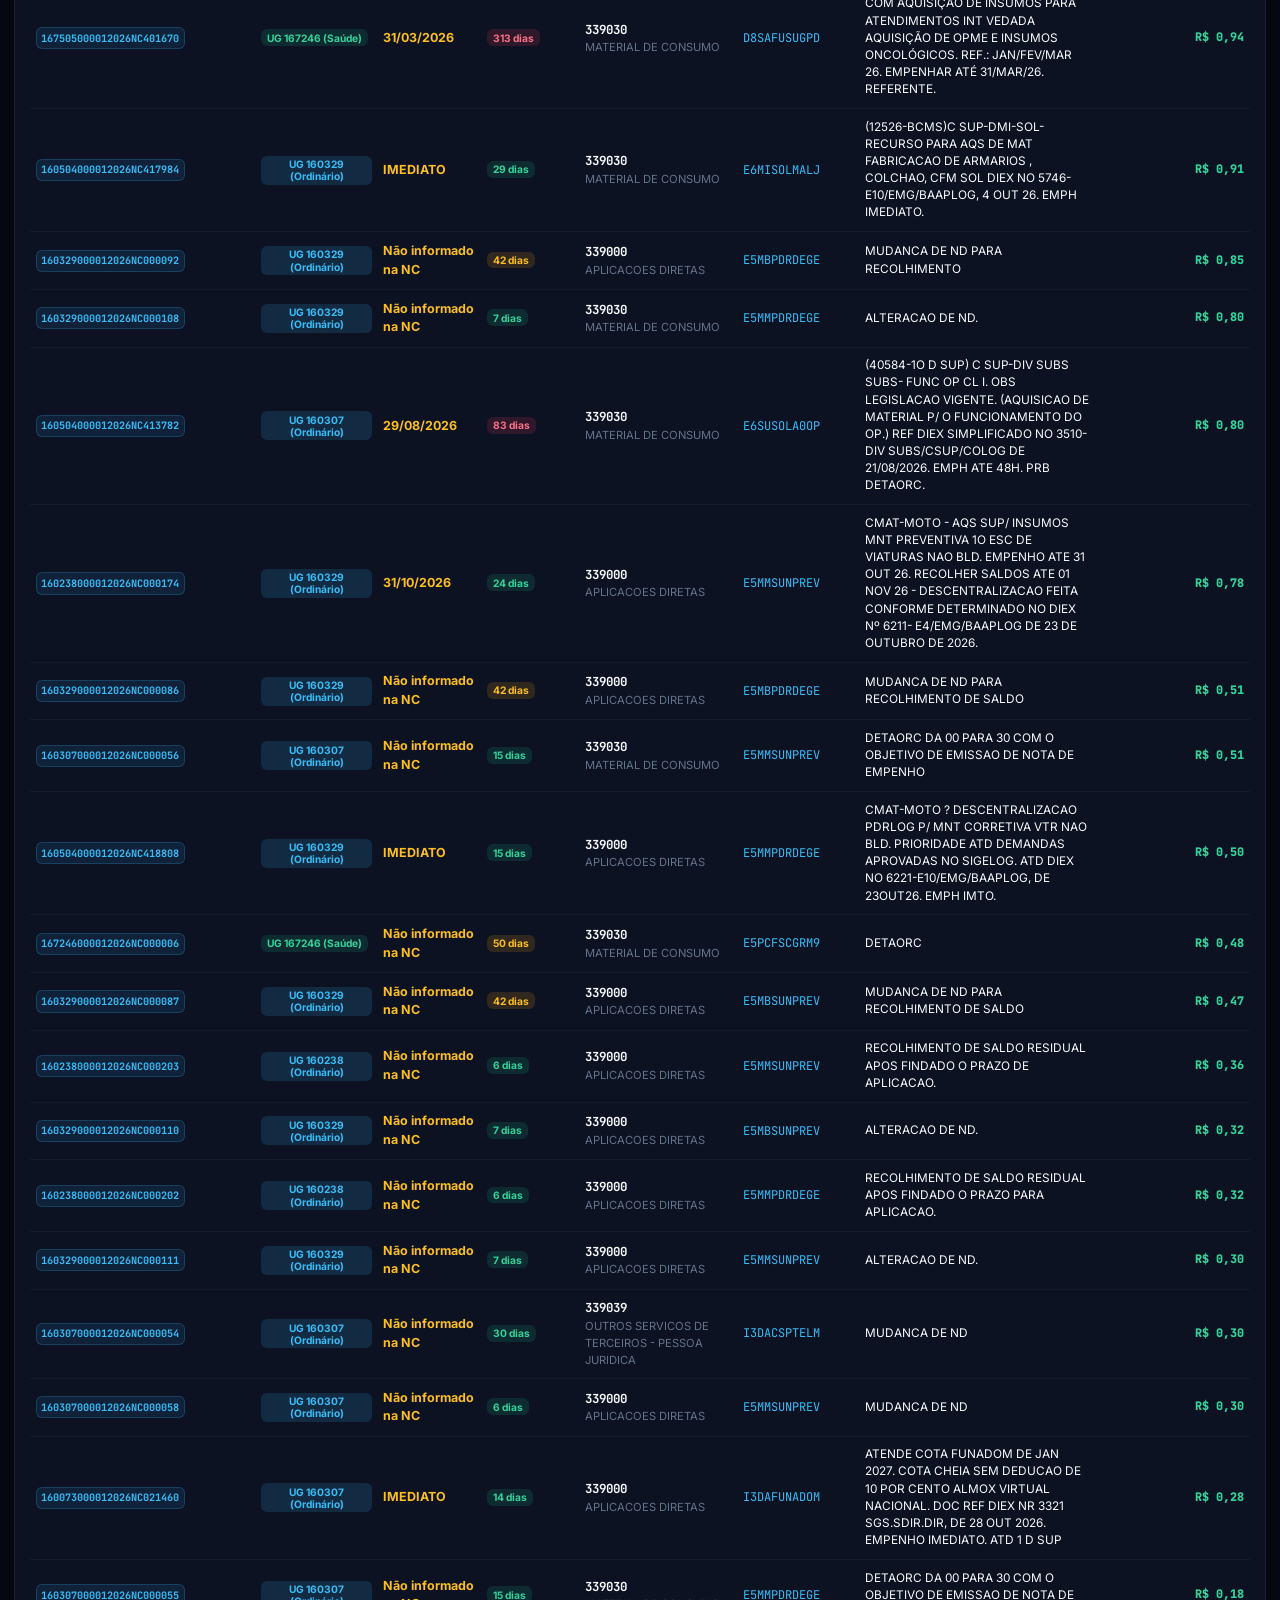
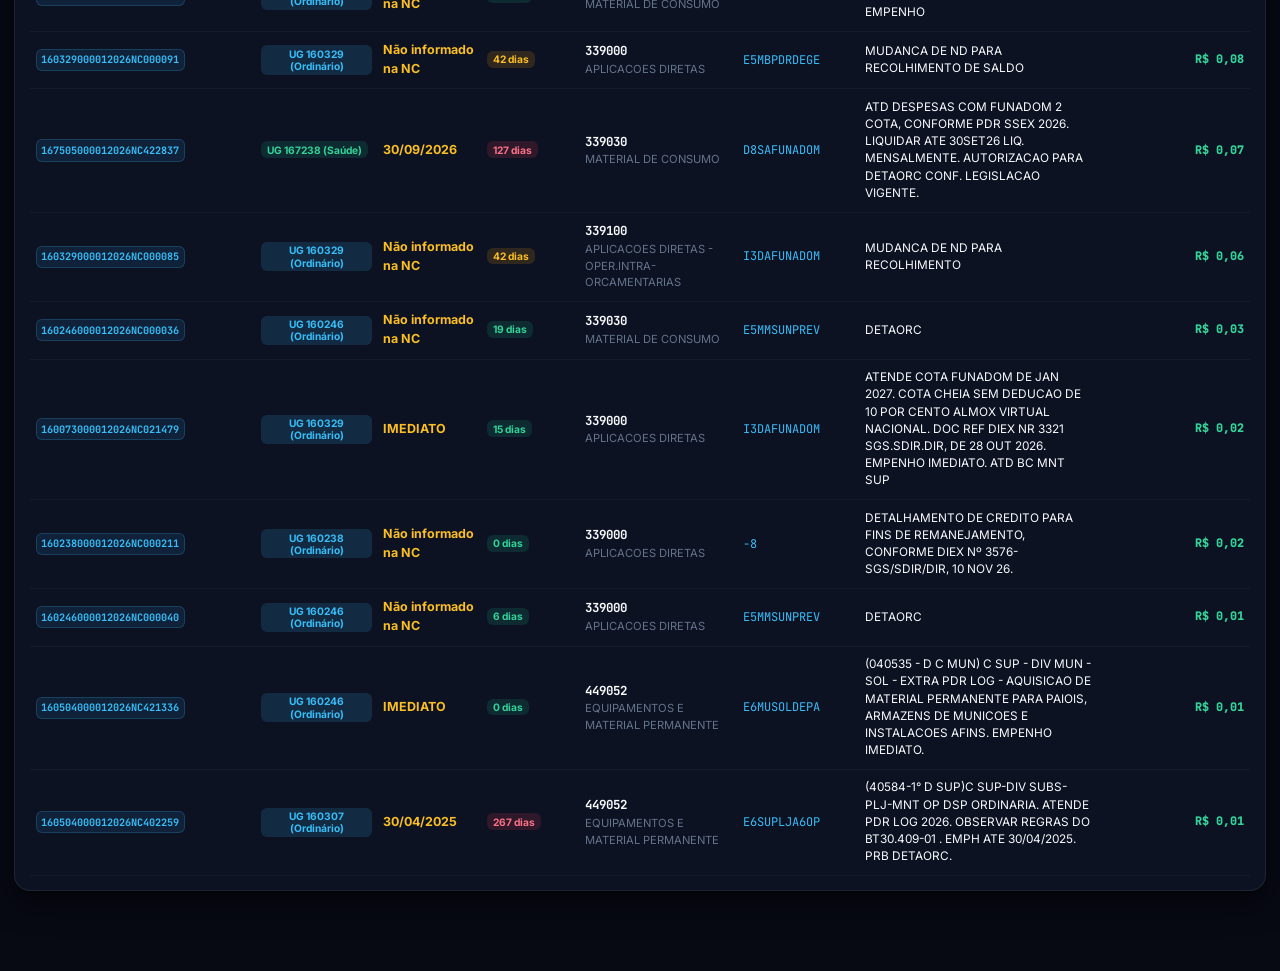
==== commit 447c3d0f: "fix(sicof): prazo lido do texto da NC e posição pela data de coleta Prazo: o build inventava a data " ====
--- a/prototipo-v3/index.html
+++ b/prototipo-v3/index.html
@@ -61,7 +61,7 @@
           <p>Selecione o brasão da unidade para carregar os dados e a visão geral correspondente</p>
         </div>
         <div id="header-posicao-meta" style="font-size: 0.75rem; color: var(--text-emerald); font-weight: 600;">
-          ● Posição 16/11/2026 (Últ. NC: 13/11/2026) • 45 dias para o encerramento do exercício
+          ● Posição 20/11/2026 (Últ. NC: 19/11/2026) • 39 dias para o encerramento do exercício
         </div>
       </div>
 
@@ -455,7 +455,7 @@
           <div>
             <h3 style="font-size: 1.1rem; font-weight: 700; display: flex; align-items: center; gap: 0.5rem;">
               <span>Auditoria de Notas de Empenho (Bottom-Up)</span>
-              <span id="ne-count-badge" class="badge-pill badge-cyan">3.117 NEs</span>
+              <span id="ne-count-badge" class="badge-pill badge-cyan">3.193 NEs</span>
             </h3>
             <p style="font-size: 0.78rem; color: var(--text-muted);">Base consolidada das Notas de Empenho emitidas com identificação de credores, CNPJ e processos</p>
           </div>
@@ -525,7 +525,7 @@
         <div class="viz-header">
           <div>
             <h3 id="riscos-header-title">Monitor de Riscos Orçamentários</h3>
-            <p id="riscos-subtitle">Análise preventiva de créditos parados, prazos críticos e risco de estorno no encerramento (45 dias)</p>
+            <p id="riscos-subtitle">Análise preventiva de créditos parados, prazos críticos e risco de estorno no encerramento (39 dias)</p>
           </div>
         </div>
 
